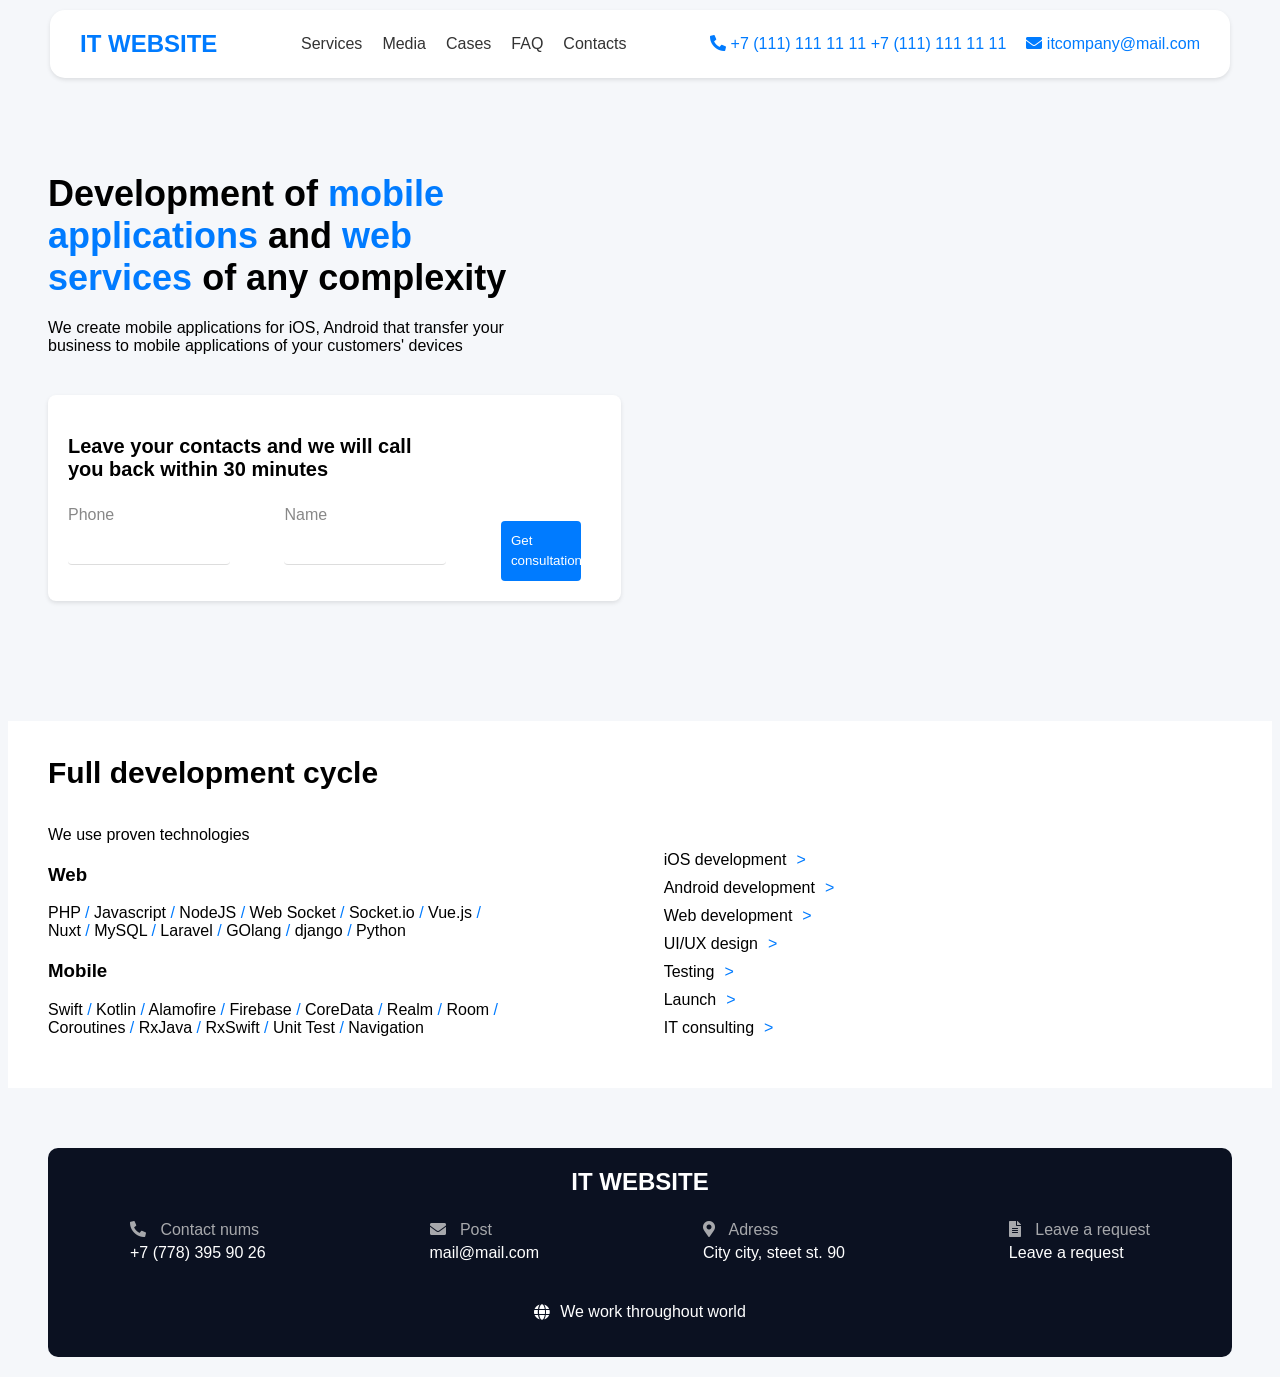
==== src/index.html @ 7b1ffeb6 "готово вроде бы..." ====
<!DOCTYPE html>
<html lang="ru">

<head>
    <meta charset="UTF-8">
    <meta name="viewport" content="width=device-width, initial-scale=1.0">
    <title>IT Website</title>
    <link rel="stylesheet" href="/src/assets/styles/style.css">
    <link href="https://cdnjs.cloudflare.com/ajax/libs/font-awesome/5.15.3/css/all.min.css" rel="stylesheet">
</head>

<body>
    <header>
        <div class="menu-icon">
            <i class="fas fa-bars menu-icon"></i>
            <div class="mobile-menu_content">
                <div class="mobile-menu_wrapper">
                    <div class="mobile-menu_cross">
                        <img src="\src\assets\icons\close.png" alt="close">
                    </div>
                    <div class="mobile-menu_logo">
                        <img src="/src/assets/icons/itweb.png" alt="logo">
                    </div>
                    <nav class="mobile-menu_menu">
                        <a href="#" class="mobile-menu_menu-item">Services</a>
                        <a href="#" class="mobile-menu_menu-item"> Media</a>
                        <a href="#" class="mobile-menu_menu-item"> Cases</a>
                        <a href="#" class="mobile-menu_menu-item"> FAQ</a>
                        <a href="#" class="mobile-menu_menu-item"> Contacts</a>
                    </nav>
                    <div class="mobile-menu_contact-info">
                        <a href="#" class="mobile-phones"></i> +7 (111) 111 11 11</a>
                        <a href="#" class="mobile-phones">+7 (111) 111 11 11</a>
                        <a href="#" class="mobile-email">itcompany@mail.com</a>
                    </div>
                </div>
            </div>
        </div>

        <div class="logo">IT WEBSITE</div>
        <nav>
            <a href="#">Services</a>
            <a href="#">Media</a>
            <a href="#">Cases</a>
            <a href="#">FAQ</a>
            <a href="#">Contacts</a>
        </nav>
        <div class="contact-info">
            <div class="phones">
                <a href="#"><i class="fas fa-phone-alt"></i> +7 (111) 111 11 11</a>
                <a href="#">+7 (111) 111 11 11</a>
            </div>
            <div class="email">
                <a href="#"><i class="fas fa-envelope"></i> itcompany@mail.com</a>
            </div>
        </div>
    </header>
    <main>
        <section class="intro">
            <div class="text">
                <h1> Development of <span> mobile applications </span> and <span> web services</span> of any complexity
                </h1>
                <p>We create mobile applications for iOS, Android that transfer your business to mobile applications of
                    your customers' devices </p>
                <div class="form">
                    <h3>Leave your contacts and we will call you back within 30 minutes</h3>
                    <div class="form-elements">
                        <div>
                            <label for="phone">Phone</label>
                            <input id="phone" type="text" />
                        </div>
                        <div>
                            <label for="name">Name</label>
                            <input id="name" type="text" />
                        </div>
                        <button>Get consultation</button>
                    </div>
                </div>
            </div>
        </section>
        <section class="development-cycle">
            <div class="container">
                <h2>Full development cycle</h2>
                <div class="content">
                    <div class="left">
                        <p>We use proven technologies</p>
                        <h3>Web</h3>
                        <p>
                            PHP <span>/</span> Javascript <span>/</span> NodeJS <span>/</span> Web Socket <span>/</span>
                            Socket.io <span>/</span> Vue.js <span>/</span> Nuxt <span>/</span> MySQL <span>/</span>
                            Laravel <span>/</span>
                            GOlang <span>/</span> django <span>/</span> Python
                        </p>
                        <h3>Mobile</h3>
                        <p>
                            Swift <span>/</span> Kotlin <span>/</span> Alamofire <span>/</span> Firebase <span>/</span>
                            CoreData <span>/</span> Realm <span>/</span> Room <span>/</span>
                            Coroutines <span>/</span> RxJava <span>/</span> RxSwift <span>/</span> Unit Test
                            <span>/</span> Navigation
                        </p>
                    </div>
                    <div class="right">
                        <ul>
                            <li><a href="#">iOS development</a></li>
                            <li><a href="#">Android development</a></li>
                            <li><a href="#">Web development</a></li>
                            <li><a href="#">UI/UX design</a></li>
                            <li><a href="#">Testing</a></li>
                            <li><a href="#">Launch</a></li>
                            <li><a href="#">IT consulting</a></li>
                        </ul>
                    </div>
                </div>
            </div>
        </section>
    </main>
    <footer>
        <div class="footer">
            <h1>IT WEBSITE</h1>
            <div class="content">
                <div>
                    <p class="light-gray"><i class="fas fa-phone-alt"></i> Contact nums</p>
                    <p>+7 (778) 395 90 26</p>
                </div>
                <div>
                    <p class="light-gray"><i class="fas fa-envelope"></i> Post</p>
                    <p>mail@mail.com</p>
                </div>
                <div>
                    <p class="light-gray"><i class="fas fa-map-marker-alt"></i> Adress</p>
                    <p>City city, steet st. 90</p>
                </div>
                <div>
                    <p class="light-gray"><i class="fas fa-file-alt"></i> Leave a request</p>
                    <p>Leave a request</p>
                </div>
            </div>
            <div class="bottom">
                <i class="fas fa-globe"></i>
                <p>We work throughout world</p>
            </div>
        </div>
    </footer>
</body>



</html>
---- src/assets/styles/style.css ----
body {
    font-family: 'Roboto', sans-serif;
    background-color: #f5f7fa;
}

.container {
    margin: 60px 40px 60px 40px;
    padding: 10px 0 10px 0;
}

header {
    display: flex;
    justify-content: space-between;
    align-items: center;
    position: fixed;
    top: 10px;
    left: 50px;
    right: 50px;
    padding: 20px 30px;
    background-color: #fff;
    box-shadow: 0 2px 4px rgba(0, 0, 0, 0.1);
    border-radius: 15px;
    z-index: 1000;
}

.logo {
    font-size: 24px;
    font-weight: 700;
    color: #007bff;
}

nav {
    display: flex;
    justify-content: space-evenly;
    gap: 20px;
}

nav a {
    text-decoration: none;
    color: #333;
    font-weight: 500;
}

.contact-info {
    display: flex;
    gap: 20px;
    align-items: center;
}

.contact-info a {
    text-decoration: none;
    color: #007bff;
}

header .menu-icon {
    display: none;
    font-size: 24px;
    cursor: pointer;
    color: #007bff;
}

header .menu-icon:active {
    .mobile-menu_content {
        display: block;
    }
}

@media screen and (max-width: 769px) {
    nav {
        display: none;
    }

    header {
        display: flex;
        justify-content: space-between;
    }

    header .contact-info {
        display: block;
        font-size: 12px;

    }

    header .contact-info .phones {
        display: none;
    }

    header .menu-icon {
        display: block;
    }

    .logo {
        margin: 0 0 0 70px;
        font-size: 20px;
    }

    .intro {
        flex-direction: column;
        padding: 30px 20px;
        width: 50%;
    }

    main .intro .text {
        width: fit-content;
        margin-top: 20px;
    }

    .intro .text .form {
        width: fit-content;
        margin-top: 20px;
    }

    .text .form button {
        width: fit-content;
    }

    .form .form-elements {
        display: flex;
        flex-direction: column;
        align-items: flex-start;
    }

    .content {
        flex-direction: row;
        gap: 20px;
    }

    .development-cycle .content .left,
    .development-cycle .content .right {
        width: 50%;
    }

    .footer {
        padding: 20px;
    }

    .footer .content {
        align-items: center;
    }
}

@media screen and (max-width: 440px) {
    header {

        padding: 10px 15px;
    }

    header .menu-icon {
        display: block;
    }

    header .contact-info {
        display: none;
    }

    .logo {
        font-size: 20px;
        margin: 0 auto;
    }

    .intro {
        padding: 20px 10px;
        width: fit-content;
    }

    .mobile-menu_wrapper .mobile-menu_contact-info {
        display: flex;
        flex-direction: column;
        justify-content: center;
        flex-wrap: wrap;
        row-gap: 22px;
        align-items: center;

    }


    .mobile-email,
    .mobile-phones {
        font-size: 14px !important;
    }

    .mobile-menu_menu-item {
        font-size: 24px !important;
    }

    .mobile-menu_logo {
        width: 144px !important;
        height: 24px !important;

    }

    main .intro .text h1 {
        font-size: 24px;
        line-height: 1.4;
        width: 100%;
    }

    main .intro .text p {
        font-size: 12px;
        width: 100%;
    }

    .form h3 {
        font-size: 16px;
    }

    .form label {
        font-size: 12px;
    }

    .form input {
        font-size: 12px;
    }

    .form button {
        width: 100%;
        font-size: 12px;
        margin-top: 10px;
    }

    .development-cycle {
        padding: 20px 10px;
    }

    .content {
        display: flex;
        flex-direction: column;
    }

    .development-cycle .content .left,
    .development-cycle .content .right {
        width: 100%;
        font-size: 12px;
    }

    .content .right ul {
        font-size: 20px;
    }

    body .footer {
        font-size: 12px;
        padding: 15px 20px 15px 20px;
    }

    body .footer .content {
        display: grid;
        grid-template-columns: repeat(2, 1fr);
        margin: 5px;
        gap: 20px;
    }
}

main {
    background-color: #f5f7fa;
}

.mobile-menu_content {
    position: fixed;
    left: 0;
    right: 0;
    top: 0;
    bottom: 0;
    background-color: #fff;
    overflow: auto;
    display: none;

}

.mobile-menu_wrapper {
    padding: 40px 60px;
}

.mobile-menu_cross {
    display: block;
    justify-self: flex-end;
    width: 24px;
    height: 24px;
    cursor: pointer;
}

.mobile-menu_logo {
    width: 288px;
    height: 40px;
    margin: 40px auto 52px auto;
}

.mobile-menu_logo img {
    width: 100%;
    height: 100%;
}

.mobile-menu_menu {
    display: flex;
    flex-direction: column;
    align-items: center;
    gap: 32px;
    margin-bottom: 56px;
}

.mobile-menu_menu-item {
    font-size: 36px;
    font-weight: 400;
    line-height: 51.84px;
    letter-spacing: 0.32645100355148315px;
    text-align: left;
    text-underline-position: from-font;
    text-decoration-skip-ink: none;
}

.mobile-menu_contact-info {
    display: flex;
    flex-direction: row;
    justify-content: space-evenly;
    flex-wrap: wrap;
    row-gap: 22px;
}

.mobile-menu_contact-info,
.mobile-email,
.mobile-phones {
    font-family: SF Pro Text;
    font-size: 18px;
    font-weight: 500;
    line-height: 18px;
    text-align: left;
    text-underline-position: from-font;
    text-decoration-skip-ink: none;
    color: #2D66EE;
    align-items: center;
    display: flex;
    text-decoration: none;
    justify-content: space-between;
    white-space: nowrap;
}

.mobile-email::before {
    content: '';
    background-image: url(/src/assets/icons/email.png);
    width: 24px;
    height: 24px;
    display: inline-block;
    background-repeat: no-repeat;
    background-position: bottom;
}

.mobile-phones::before {
    content: '';
    background-image: url(/src/assets/icons/phone.png);
    width: 24px;
    height: 24px;
    display: inline-block;
    background-repeat: no-repeat;
    background-position: bottom;
}

.intro {
    display: flex;
    justify-content: space-between;
    align-items: center;
    padding: 60px 40px;
}

.intro .text {
    margin-top: 75px;
    width: 45%;
}

.intro .text h1 {
    font-size: 36px;
    font-weight: 700;
    margin-bottom: 20px;
    width: 90%;
}

span {
    color: #007bff;
}

.intro .text p {
    font-size: 16px;
    margin-bottom: 40px;
    width: 90%;
}

.form {
    background-color: #fff;
    padding: 20px;
    border-radius: 8px;
    box-shadow: 0 2px 4px rgba(0, 0, 0, 0.1);
    width: 100%;
}

.form-elements {
    width: 100%;
    display: flex;
    align-items: center;
    justify-content: space-between;
}

.form h3 {
    width: 70%;
    font-size: 20px;
}

.form label {
    display: block;
    margin-bottom: 5px;
    font-weight: 400;
    color: #888;
    font-size: 16px;
}

.form input {
    width: 75%;
    padding: 10px;
    margin-bottom: 10px;
    border: none;
    border-bottom: 1px solid #ddd;
    border-radius: 4px;
}

.form button {
    width: 15%;
    text-align: left;
    padding: 10px;
    margin: 20px 20px 0 0;
    background-color: #007bff;
    color: #fff;
    border: none;
    border-radius: 4px;
    cursor: pointer;
    align-content: flex-start;
    line-height: 1.5;
    white-space: normal;
}

.development-cycle {
    background-color: white;
    margin-top: 60px;
}

.development-cycle h2 {
    font-size: 30px;
    font-weight: 700;
    margin-bottom: 20px;
}

.content {
    display: flex;
    justify-content: space-between;
}

.content .left,
.content .right {
    width: 48%;
}


.content .left p {
    margin-bottom: 20px;
    margin-right: 100px;
}

.content .right {
    margin: 25px 0 25px 0;
}

.content .right ul {
    list-style: none;
    padding: 0;
}

.content .right ul li {
    margin-bottom: 10px;
    display: flex;
    align-items: center;
}

.content .right ul li a {
    text-decoration: none;
    color: #000;
    font-weight: 400;
    margin-right: 5px;
}

.content .right ul li a:hover {
    text-decoration: underline;
    text-decoration-color: #add8e6;
    font-weight: bold;
    color: #000;
}

.content .right ul li::after {
    content: ">";
    color: #007bff;
    margin-left: 5px;
}

.footer {
    background-color: #0b1121;
    color: white;
    padding: 20px 0;
    text-align: center;
    border-radius: 10px;
    margin: 20px 40px 20px 40px;
}

.footer h1 {
    margin: 0;
    font-size: 24px;
    font-weight: bold;
}

.footer .content {
    display: flex;
    justify-content: space-around;
    margin-top: 20px;
}

.footer .content div {
    text-align: left;
}

.footer .content div i {
    margin-right: 10px;
}

.footer .content div p {
    margin: 5px 0;
}

.footer .bottom {
    margin-top: 20px;
    display: flex;
    justify-content: center;
    align-items: center;
}

.footer .bottom i {
    margin-right: 10px;
}

.light-gray {
    color: #d3d3d3c7;
}
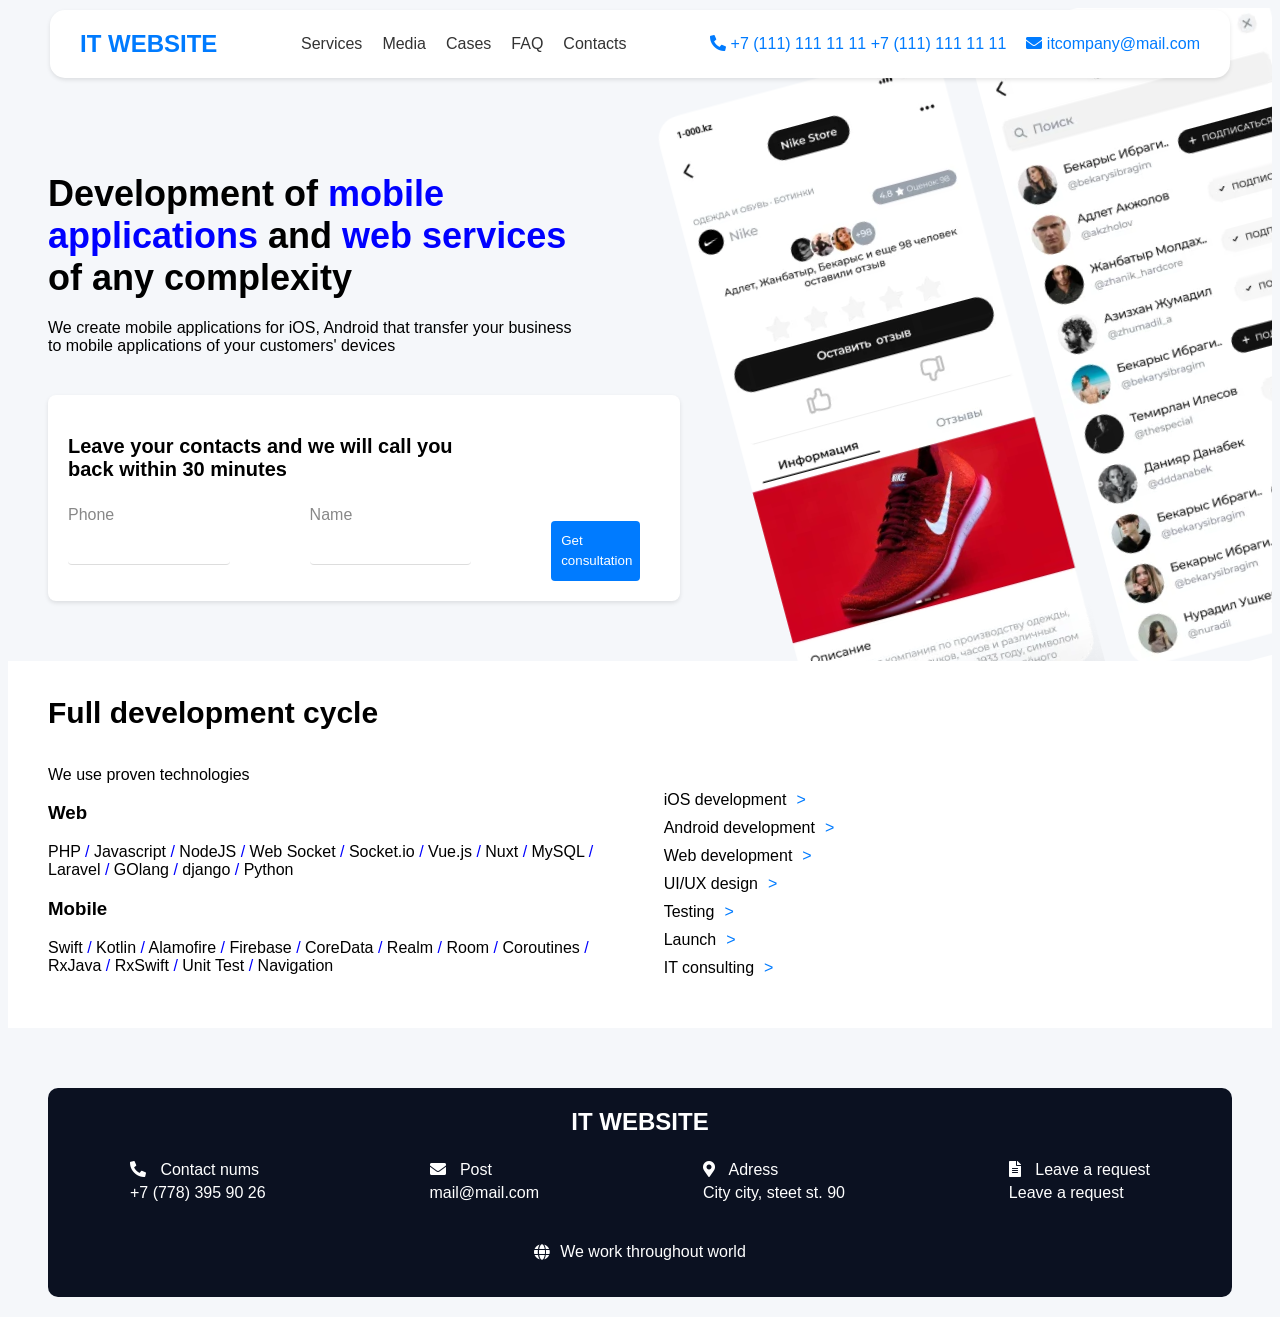
==== commit 9643a242: "почти" ====
--- a/src/index.html
+++ b/src/index.html
@@ -57,13 +57,18 @@
     </header>
     <main>
         <section class="intro">
+
             <div class="text">
-                <h1> Development of <span> mobile applications </span> and <span> web services</span> of any complexity
+                <h1> Development of <span class="blue"> mobile applications </span> and <span class="blue"> web
+                        services</span> of
+                    any complexity
                 </h1>
                 <p>We create mobile applications for iOS, Android that transfer your business to mobile applications of
                     your customers' devices </p>
                 <div class="form">
-                    <h3>Leave your contacts and we will call you back within 30 minutes</h3>
+                    <div class="intro-title-container">
+                        <h3 class="intro-title">Leave your contacts and we will call you back within 30 minutes</h3>
+                    </div>
                     <div class="form-elements">
                         <div>
                             <label for="phone">Phone</label>
@@ -77,6 +82,16 @@
                     </div>
                 </div>
             </div>
+
+            <div class="images">
+                <div class="image-container-first">
+
+                </div>
+                <div class="image-container-second">
+
+                </div>
+            </div>
+
         </section>
         <section class="development-cycle">
             <div class="container">
@@ -86,17 +101,22 @@
                         <p>We use proven technologies</p>
                         <h3>Web</h3>
                         <p>
-                            PHP <span>/</span> Javascript <span>/</span> NodeJS <span>/</span> Web Socket <span>/</span>
-                            Socket.io <span>/</span> Vue.js <span>/</span> Nuxt <span>/</span> MySQL <span>/</span>
-                            Laravel <span>/</span>
-                            GOlang <span>/</span> django <span>/</span> Python
+                            PHP <span class="blue">/</span> Javascript <span class="blue">/</span> NodeJS
+                            <span class="blue">/</span> Web Socket <span class="blue">/</span>
+                            Socket.io <span class="blue">/</span> Vue.js <span class="blue">/</span> Nuxt
+                            <span class="blue">/</span> MySQL <span class="blue">/</span>
+                            Laravel <span class="blue">/</span>
+                            GOlang <span class="blue">/</span> django <span class="blue">/</span> Python
                         </p>
                         <h3>Mobile</h3>
                         <p>
-                            Swift <span>/</span> Kotlin <span>/</span> Alamofire <span>/</span> Firebase <span>/</span>
-                            CoreData <span>/</span> Realm <span>/</span> Room <span>/</span>
-                            Coroutines <span>/</span> RxJava <span>/</span> RxSwift <span>/</span> Unit Test
-                            <span>/</span> Navigation
+                            Swift <span class="blue">/</span> Kotlin <span class="blue">/</span> Alamofire
+                            <span class="blue">/</span> Firebase <span class="blue">/</span>
+                            CoreData <span class="blue">/</span> Realm <span class="blue">/</span> Room <span
+                                class="blue">/</span>
+                            Coroutines <span class="blue">/</span> RxJava <span class="blue">/</span> RxSwift
+                            <span class="blue">/</span> Unit Test
+                            <span class="blue">/</span> Navigation
                         </p>
                     </div>
                     <div class="right">
--- a/src/assets/styles/style.css
+++ b/src/assets/styles/style.css
@@ -1,545 +1,431 @@
+@charset "UTF-8";
 body {
-    font-family: 'Roboto', sans-serif;
-    background-color: #f5f7fa;
+  font-family: "Roboto", sans-serif;
+  background-color: #f5f7fa;
+  max-width: 1440px;
+  height: 100%;
 }
 
 .container {
-    margin: 60px 40px 60px 40px;
-    padding: 10px 0 10px 0;
+  margin: 0px 40px 60px 40px;
+  padding: 10px 0 10px 0;
+}
+
+.blue {
+  color: blue;
 }
 
 header {
+  display: flex;
+  justify-content: space-between;
+  align-items: center;
+  position: fixed;
+  top: 10px;
+  left: 50px;
+  right: 50px;
+  padding: 20px 30px;
+  background-color: #fff;
+  box-shadow: 0 2px 4px rgba(0, 0, 0, 0.1);
+  border-radius: 15px;
+  z-index: 1000;
+}
+
+.logo {
+  font-size: 24px;
+  font-weight: 700;
+  color: #007bff;
+}
+
+nav {
+  display: flex;
+  justify-content: space-evenly;
+  gap: 20px;
+}
+nav a {
+  text-decoration: none;
+  color: #333;
+  font-weight: 500;
+}
+
+.contact-info {
+  display: flex;
+  gap: 20px;
+  align-items: center;
+}
+.contact-info a {
+  text-decoration: none;
+  color: #007bff;
+}
+
+header .menu-icon {
+  display: none;
+  font-size: 24px;
+  cursor: pointer;
+  color: #007bff;
+}
+
+header .menu-icon:active .mobile-menu_content {
+  display: block;
+}
+
+.mobile-menu_content {
+  position: fixed;
+  left: 0;
+  right: 0;
+  top: 0;
+  bottom: 0;
+  background-color: #fff;
+  overflow: auto;
+  display: none;
+}
+
+.mobile-menu_wrapper {
+  padding: 40px 60px;
+}
+
+.mobile-menu_cross {
+  display: block;
+  justify-self: flex-end;
+  width: 24px;
+  height: 24px;
+  cursor: pointer;
+}
+
+.footer {
+  background-color: #0b1121;
+  color: white;
+  padding: 20px 0;
+  text-align: center;
+  border-radius: 10px;
+  margin: 20px 40px 20px 40px;
+}
+.footer h1 {
+  margin: 0;
+  font-size: 24px;
+  font-weight: bold;
+}
+.footer .content {
+  display: flex;
+  justify-content: space-around;
+  margin-top: 20px;
+}
+.footer .content div {
+  text-align: left;
+}
+.footer .content div i {
+  margin-right: 10px;
+}
+.footer .content div p {
+  margin: 5px 0;
+}
+.footer .bottom {
+  margin-top: 20px;
+  display: flex;
+  justify-content: center;
+  align-items: center;
+}
+.footer .bottom i {
+  margin-right: 10px;
+}
+
+.intro {
+  display: flex;
+  justify-content: space-between;
+  align-items: center;
+  padding: 60px 40px;
+  position: relative;
+  overflow: hidden;
+}
+.intro .text {
+  margin-top: 75px;
+  width: 50%;
+}
+.intro .text h1 {
+  font-size: 36px;
+  font-weight: 700;
+  margin-bottom: 20px;
+  width: 90%;
+}
+.intro .images {
+  position: absolute; /* Убираем из потока */
+  top: 0;
+  right: -250px;
+  bottom: 0;
+  width: 50%;
+  height: 1960px;
+  display: flex;
+  justify-content: space-between;
+  z-index: -1;
+  transform: rotate(-15deg);
+}
+.intro .images .image-container-first, .intro .images .image-container-second {
+  position: absolute;
+  top: 0;
+  width: 48%;
+  height: 100%;
+  background-repeat: repeat-y;
+  background-size: cover;
+  background-position: top;
+}
+.intro .images .image-container-first {
+  left: 0;
+  background-image: url("/src/assets/img/column-left.webp");
+  animation: bg-animation-backward 17s linear infinite;
+}
+.intro .images .image-container-second {
+  right: 0;
+  background-image: url("/src/assets/img/column-right.webp");
+  animation: bg-animation-forward 17s linear infinite;
+}
+@keyframes bg-animation-forward {
+  0% {
+    transform: translateY(-50%);
+  }
+  100% {
+    transform: translateY(0%);
+  }
+}
+@keyframes bg-animation-backward {
+  0% {
+    transform: translateY(0%);
+  }
+  100% {
+    transform: translateY(-50%);
+  }
+}
+
+.intro .text p {
+  font-size: 16px;
+  margin-bottom: 40px;
+  width: 90%;
+}
+
+.development-cycle {
+  background-color: white;
+  margin-top: 0px;
+}
+.development-cycle h2 {
+  font-size: 30px;
+  font-weight: 700;
+  margin-bottom: 20px;
+}
+.development-cycle .content {
+  display: flex;
+  justify-content: space-between;
+}
+.development-cycle .content .left, .development-cycle .content .right {
+  width: 48%;
+}
+.development-cycle .content .right {
+  margin: 25px 0 25px 0;
+}
+.development-cycle .content .right ul {
+  list-style: none;
+  padding: 0;
+}
+.development-cycle .content .right ul li {
+  margin-bottom: 10px;
+  display: flex;
+  align-items: center;
+}
+.development-cycle .content .right ul li a {
+  text-decoration: none;
+  color: #000;
+  font-weight: 400;
+  margin-right: 5px;
+}
+.development-cycle .content .right ul li a:hover {
+  text-decoration: underline;
+  text-decoration-color: #add8e6;
+  font-weight: bold;
+  color: #000;
+}
+.development-cycle .content .right ul li::after {
+  content: ">";
+  color: #007bff;
+  margin-left: 5px;
+}
+
+@media screen and (max-width: 769px) {
+  nav {
+    display: none;
+  }
+  header {
     display: flex;
     justify-content: space-between;
-    align-items: center;
-    position: fixed;
-    top: 10px;
-    left: 50px;
-    right: 50px;
-    padding: 20px 30px;
-    background-color: #fff;
-    box-shadow: 0 2px 4px rgba(0, 0, 0, 0.1);
-    border-radius: 15px;
-    z-index: 1000;
-}
-
-.logo {
-    font-size: 24px;
-    font-weight: 700;
-    color: #007bff;
-}
-
-nav {
-    display: flex;
-    justify-content: space-evenly;
-    gap: 20px;
-}
-
-nav a {
-    text-decoration: none;
-    color: #333;
-    font-weight: 500;
-}
-
-.contact-info {
-    display: flex;
-    gap: 20px;
-    align-items: center;
-}
-
-.contact-info a {
-    text-decoration: none;
-    color: #007bff;
-}
-
-header .menu-icon {
+  }
+  header .contact-info {
+    display: block;
+    font-size: 12px;
+  }
+  header .contact-info .phones {
     display: none;
-    font-size: 24px;
-    cursor: pointer;
-    color: #007bff;
-}
-
-header .menu-icon:active {
-    .mobile-menu_content {
-        display: block;
-    }
-}
-
-@media screen and (max-width: 769px) {
-    nav {
-        display: none;
-    }
-
-    header {
-        display: flex;
-        justify-content: space-between;
-    }
-
-    header .contact-info {
-        display: block;
-        font-size: 12px;
-
-    }
-
-    header .contact-info .phones {
-        display: none;
-    }
-
-    header .menu-icon {
-        display: block;
-    }
-
-    .logo {
-        margin: 0 0 0 70px;
-        font-size: 20px;
-    }
-
-    .intro {
-        flex-direction: column;
-        padding: 30px 20px;
-        width: 50%;
-    }
-
-    main .intro .text {
-        width: fit-content;
-        margin-top: 20px;
-    }
-
-    .intro .text .form {
-        width: fit-content;
-        margin-top: 20px;
-    }
-
-    .text .form button {
-        width: fit-content;
-    }
-
-    .form .form-elements {
-        display: flex;
-        flex-direction: column;
-        align-items: flex-start;
-    }
-
-    .content {
-        flex-direction: row;
-        gap: 20px;
-    }
-
-    .development-cycle .content .left,
-    .development-cycle .content .right {
-        width: 50%;
-    }
-
-    .footer {
-        padding: 20px;
-    }
-
-    .footer .content {
-        align-items: center;
-    }
-}
-
-@media screen and (max-width: 440px) {
-    header {
-
-        padding: 10px 15px;
-    }
-
-    header .menu-icon {
-        display: block;
-    }
-
-    header .contact-info {
-        display: none;
-    }
-
-    .logo {
-        font-size: 20px;
-        margin: 0 auto;
-    }
-
-    .intro {
-        padding: 20px 10px;
-        width: fit-content;
-    }
-
-    .mobile-menu_wrapper .mobile-menu_contact-info {
-        display: flex;
-        flex-direction: column;
-        justify-content: center;
-        flex-wrap: wrap;
-        row-gap: 22px;
-        align-items: center;
-
-    }
-
-
-    .mobile-email,
-    .mobile-phones {
-        font-size: 14px !important;
-    }
-
-    .mobile-menu_menu-item {
-        font-size: 24px !important;
-    }
-
-    .mobile-menu_logo {
-        width: 144px !important;
-        height: 24px !important;
-
-    }
-
-    main .intro .text h1 {
-        font-size: 24px;
-        line-height: 1.4;
-        width: 100%;
-    }
-
-    main .intro .text p {
-        font-size: 12px;
-        width: 100%;
-    }
-
-    .form h3 {
-        font-size: 16px;
-    }
-
-    .form label {
-        font-size: 12px;
-    }
-
-    .form input {
-        font-size: 12px;
-    }
-
-    .form button {
-        width: 100%;
-        font-size: 12px;
-        margin-top: 10px;
-    }
-
-    .development-cycle {
-        padding: 20px 10px;
-    }
-
-    .content {
-        display: flex;
-        flex-direction: column;
-    }
-
-    .development-cycle .content .left,
-    .development-cycle .content .right {
-        width: 100%;
-        font-size: 12px;
-    }
-
-    .content .right ul {
-        font-size: 20px;
-    }
-
-    body .footer {
-        font-size: 12px;
-        padding: 15px 20px 15px 20px;
-    }
-
-    body .footer .content {
-        display: grid;
-        grid-template-columns: repeat(2, 1fr);
-        margin: 5px;
-        gap: 20px;
-    }
-}
-
-main {
-    background-color: #f5f7fa;
-}
-
-.mobile-menu_content {
-    position: fixed;
-    left: 0;
-    right: 0;
-    top: 0;
-    bottom: 0;
-    background-color: #fff;
-    overflow: auto;
-    display: none;
-
-}
-
-.mobile-menu_wrapper {
-    padding: 40px 60px;
-}
-
-.mobile-menu_cross {
+  }
+  header .menu-icon {
     display: block;
-    justify-self: flex-end;
-    width: 24px;
-    height: 24px;
-    cursor: pointer;
-}
-
-.mobile-menu_logo {
-    width: 288px;
-    height: 40px;
-    margin: 40px auto 52px auto;
-}
-
-.mobile-menu_logo img {
-    width: 100%;
-    height: 100%;
-}
-
-.mobile-menu_menu {
+  }
+  .logo {
+    margin: 0 0 0 70px;
+    font-size: 20px;
+  }
+  .intro {
+    flex-direction: column;
+    padding: 30px 20px;
+    width: 50%;
+  }
+  main .intro .text, .intro .text .form {
+    width: -moz-fit-content;
+    width: fit-content;
+    margin-top: 20px;
+  }
+  .text .form button {
+    width: -moz-fit-content;
+    width: fit-content;
+  }
+  .form .form-elements {
     display: flex;
     flex-direction: column;
+    align-items: flex-start;
+  }
+  .content {
+    flex-direction: row;
+    gap: 20px;
+  }
+  .development-cycle .content .left, .development-cycle .content .right {
+    width: 50%;
+  }
+  .footer {
+    padding: 20px;
+  }
+  .footer .content {
     align-items: center;
-    gap: 32px;
-    margin-bottom: 56px;
-}
-
-.mobile-menu_menu-item {
-    font-size: 36px;
-    font-weight: 400;
-    line-height: 51.84px;
-    letter-spacing: 0.32645100355148315px;
-    text-align: left;
-    text-underline-position: from-font;
-    text-decoration-skip-ink: none;
-}
-
-.mobile-menu_contact-info {
+  }
+}
+@media screen and (max-width: 440px) {
+  header {
+    padding: 10px 15px;
+  }
+  header .menu-icon {
+    display: block;
+  }
+  header .contact-info {
+    display: none;
+  }
+  .logo {
+    font-size: 20px;
+    margin: 0 auto;
+  }
+  .intro {
+    padding: 20px 10px;
+    width: -moz-fit-content;
+    width: fit-content;
+  }
+  .mobile-menu_wrapper .mobile-menu_contact-info {
     display: flex;
-    flex-direction: row;
-    justify-content: space-evenly;
+    flex-direction: column;
+    justify-content: center;
     flex-wrap: wrap;
     row-gap: 22px;
-}
-
-.mobile-menu_contact-info,
-.mobile-email,
-.mobile-phones {
-    font-family: SF Pro Text;
-    font-size: 18px;
-    font-weight: 500;
-    line-height: 18px;
-    text-align: left;
-    text-underline-position: from-font;
-    text-decoration-skip-ink: none;
-    color: #2D66EE;
     align-items: center;
+  }
+  .mobile-email, .mobile-phones {
+    font-size: 14px !important;
+  }
+  .mobile-menu_menu-item {
+    font-size: 24px !important;
+  }
+  .mobile-menu_logo {
+    width: 144px !important;
+    height: 24px !important;
+  }
+  main .intro .text h1 {
+    font-size: 24px;
+    line-height: 1.4;
+    width: 100%;
+  }
+  main .intro .text p {
+    font-size: 12px;
+    width: 100%;
+  }
+  .form h3 {
+    font-size: 16px;
+  }
+  .form label, .form input {
+    font-size: 12px;
+  }
+  .form button {
+    width: 100%;
+    font-size: 12px;
+    margin-top: 10px;
+  }
+  .development-cycle {
+    padding: 20px 10px;
+  }
+  .content {
     display: flex;
-    text-decoration: none;
-    justify-content: space-between;
-    white-space: nowrap;
-}
-
-.mobile-email::before {
-    content: '';
-    background-image: url(/src/assets/icons/email.png);
-    width: 24px;
-    height: 24px;
-    display: inline-block;
-    background-repeat: no-repeat;
-    background-position: bottom;
-}
-
-.mobile-phones::before {
-    content: '';
-    background-image: url(/src/assets/icons/phone.png);
-    width: 24px;
-    height: 24px;
-    display: inline-block;
-    background-repeat: no-repeat;
-    background-position: bottom;
-}
-
-.intro {
-    display: flex;
-    justify-content: space-between;
-    align-items: center;
-    padding: 60px 40px;
-}
-
-.intro .text {
-    margin-top: 75px;
-    width: 45%;
-}
-
-.intro .text h1 {
-    font-size: 36px;
-    font-weight: 700;
-    margin-bottom: 20px;
-    width: 90%;
-}
-
-span {
-    color: #007bff;
-}
-
-.intro .text p {
-    font-size: 16px;
-    margin-bottom: 40px;
-    width: 90%;
-}
-
+    flex-direction: column;
+  }
+  .development-cycle .content .left, .development-cycle .content .right {
+    width: 100%;
+    font-size: 12px;
+  }
+  .content .right ul {
+    font-size: 20px;
+  }
+  body .footer {
+    font-size: 12px;
+    padding: 15px 20px 15px 20px;
+  }
+  body .footer .content {
+    display: grid;
+    grid-template-columns: repeat(2, 1fr);
+    margin: 5px;
+    gap: 20px;
+  }
+}
 .form {
-    background-color: #fff;
-    padding: 20px;
-    border-radius: 8px;
-    box-shadow: 0 2px 4px rgba(0, 0, 0, 0.1);
-    width: 100%;
-}
-
-.form-elements {
-    width: 100%;
-    display: flex;
-    align-items: center;
-    justify-content: space-between;
-}
-
+  background-color: #fff;
+  padding: 20px;
+  border-radius: 8px;
+  box-shadow: 0 2px 4px rgba(0, 0, 0, 0.1);
+  width: 100%;
+}
 .form h3 {
-    width: 70%;
-    font-size: 20px;
-}
-
+  width: 70%;
+  font-size: 20px;
+}
 .form label {
-    display: block;
-    margin-bottom: 5px;
-    font-weight: 400;
-    color: #888;
-    font-size: 16px;
-}
-
+  display: block;
+  margin-bottom: 5px;
+  font-weight: 400;
+  color: #888;
+  font-size: 16px;
+}
 .form input {
-    width: 75%;
-    padding: 10px;
-    margin-bottom: 10px;
-    border: none;
-    border-bottom: 1px solid #ddd;
-    border-radius: 4px;
-}
-
+  width: 75%;
+  padding: 10px;
+  margin-bottom: 10px;
+  border: none;
+  border-bottom: 1px solid #ddd;
+  border-radius: 4px;
+}
 .form button {
-    width: 15%;
-    text-align: left;
-    padding: 10px;
-    margin: 20px 20px 0 0;
-    background-color: #007bff;
-    color: #fff;
-    border: none;
-    border-radius: 4px;
-    cursor: pointer;
-    align-content: flex-start;
-    line-height: 1.5;
-    white-space: normal;
-}
-
-.development-cycle {
-    background-color: white;
-    margin-top: 60px;
-}
-
-.development-cycle h2 {
-    font-size: 30px;
-    font-weight: 700;
-    margin-bottom: 20px;
-}
-
-.content {
-    display: flex;
-    justify-content: space-between;
-}
-
-.content .left,
-.content .right {
-    width: 48%;
-}
-
-
-.content .left p {
-    margin-bottom: 20px;
-    margin-right: 100px;
-}
-
-.content .right {
-    margin: 25px 0 25px 0;
-}
-
-.content .right ul {
-    list-style: none;
-    padding: 0;
-}
-
-.content .right ul li {
-    margin-bottom: 10px;
-    display: flex;
-    align-items: center;
-}
-
-.content .right ul li a {
-    text-decoration: none;
-    color: #000;
-    font-weight: 400;
-    margin-right: 5px;
-}
-
-.content .right ul li a:hover {
-    text-decoration: underline;
-    text-decoration-color: #add8e6;
-    font-weight: bold;
-    color: #000;
-}
-
-.content .right ul li::after {
-    content: ">";
-    color: #007bff;
-    margin-left: 5px;
-}
-
-.footer {
-    background-color: #0b1121;
-    color: white;
-    padding: 20px 0;
-    text-align: center;
-    border-radius: 10px;
-    margin: 20px 40px 20px 40px;
-}
-
-.footer h1 {
-    margin: 0;
-    font-size: 24px;
-    font-weight: bold;
-}
-
-.footer .content {
-    display: flex;
-    justify-content: space-around;
-    margin-top: 20px;
-}
-
-.footer .content div {
-    text-align: left;
-}
-
-.footer .content div i {
-    margin-right: 10px;
-}
-
-.footer .content div p {
-    margin: 5px 0;
-}
-
-.footer .bottom {
-    margin-top: 20px;
-    display: flex;
-    justify-content: center;
-    align-items: center;
-}
-
-.footer .bottom i {
-    margin-right: 10px;
-}
-
-.light-gray {
-    color: #d3d3d3c7;
-}+  width: 15%;
+  text-align: left;
+  padding: 10px;
+  margin: 20px 20px 0 0;
+  background-color: #007bff;
+  color: #fff;
+  border: none;
+  border-radius: 4px;
+  cursor: pointer;
+  align-content: flex-start;
+  line-height: 1.5;
+  white-space: normal;
+}
+.form .form-elements {
+  width: 100%;
+  display: flex;
+  align-items: center;
+  justify-content: space-between;
+}/*# sourceMappingURL=style.css.map */
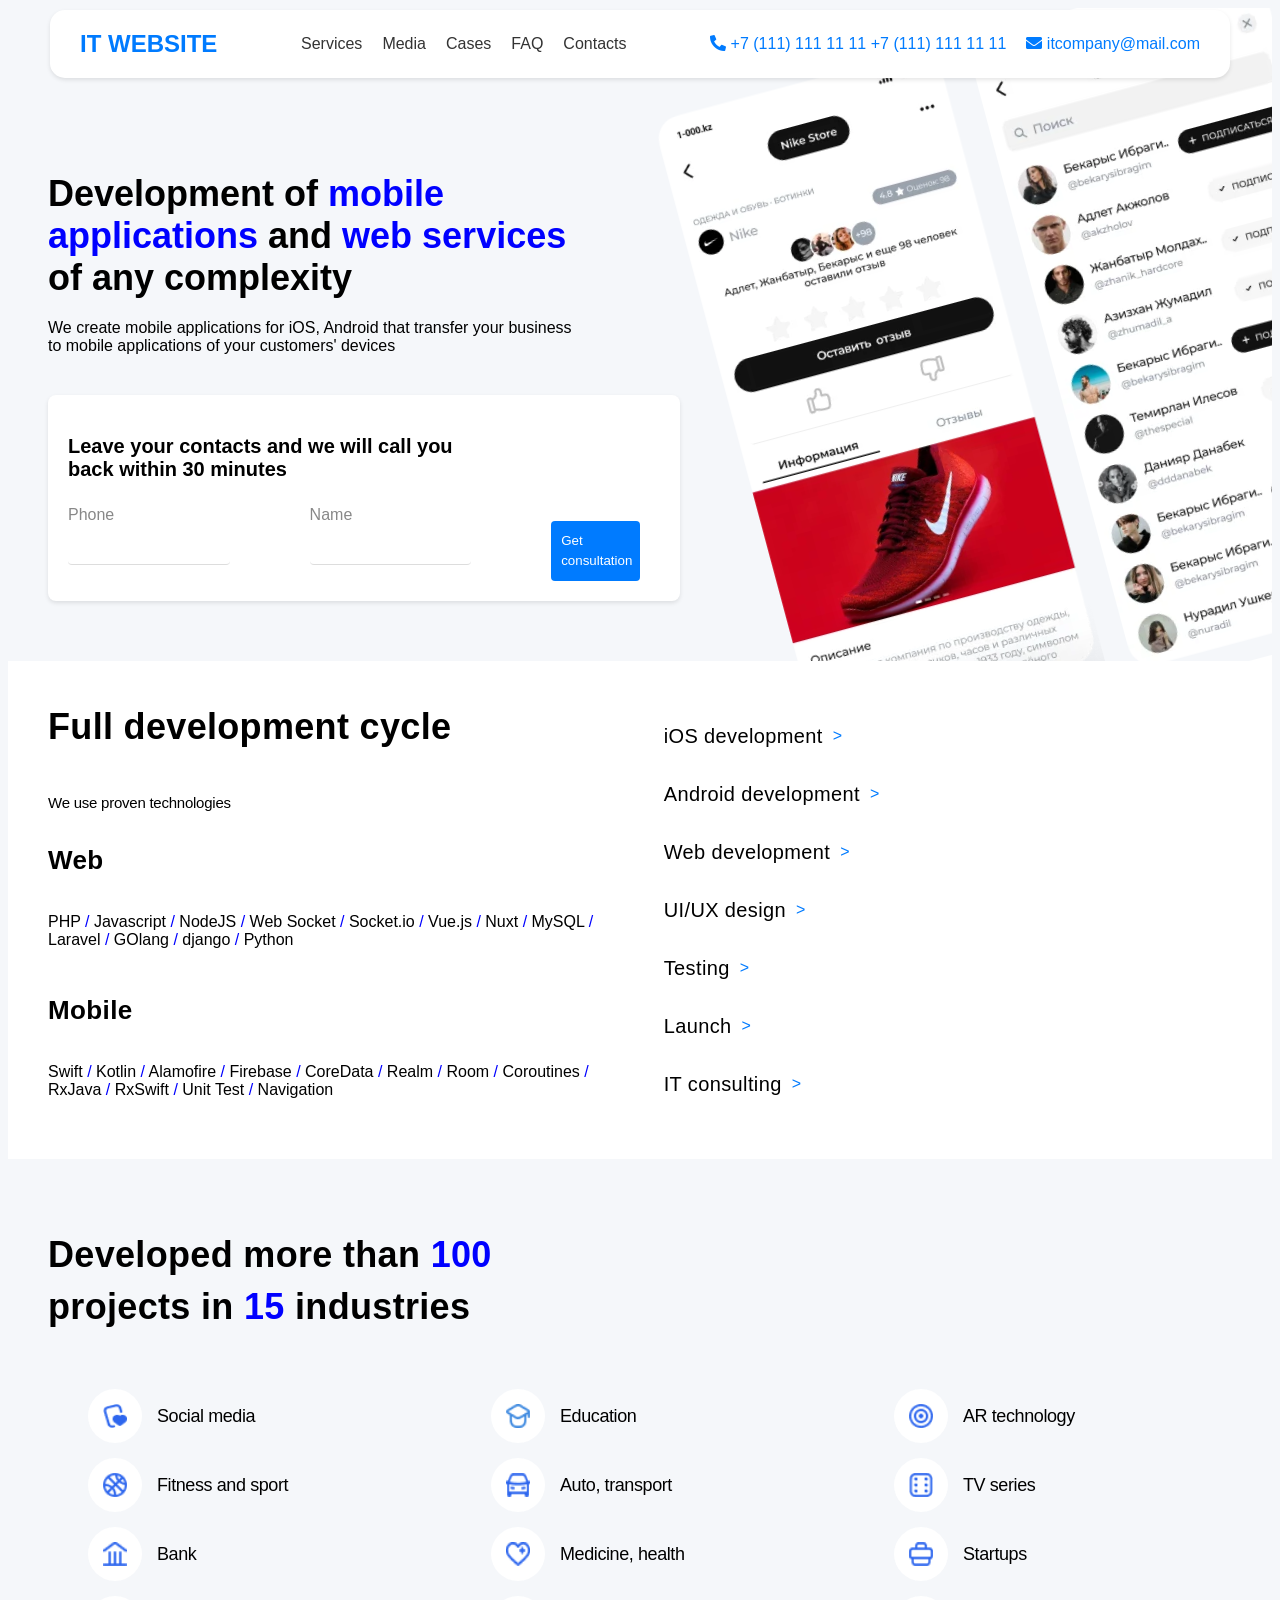
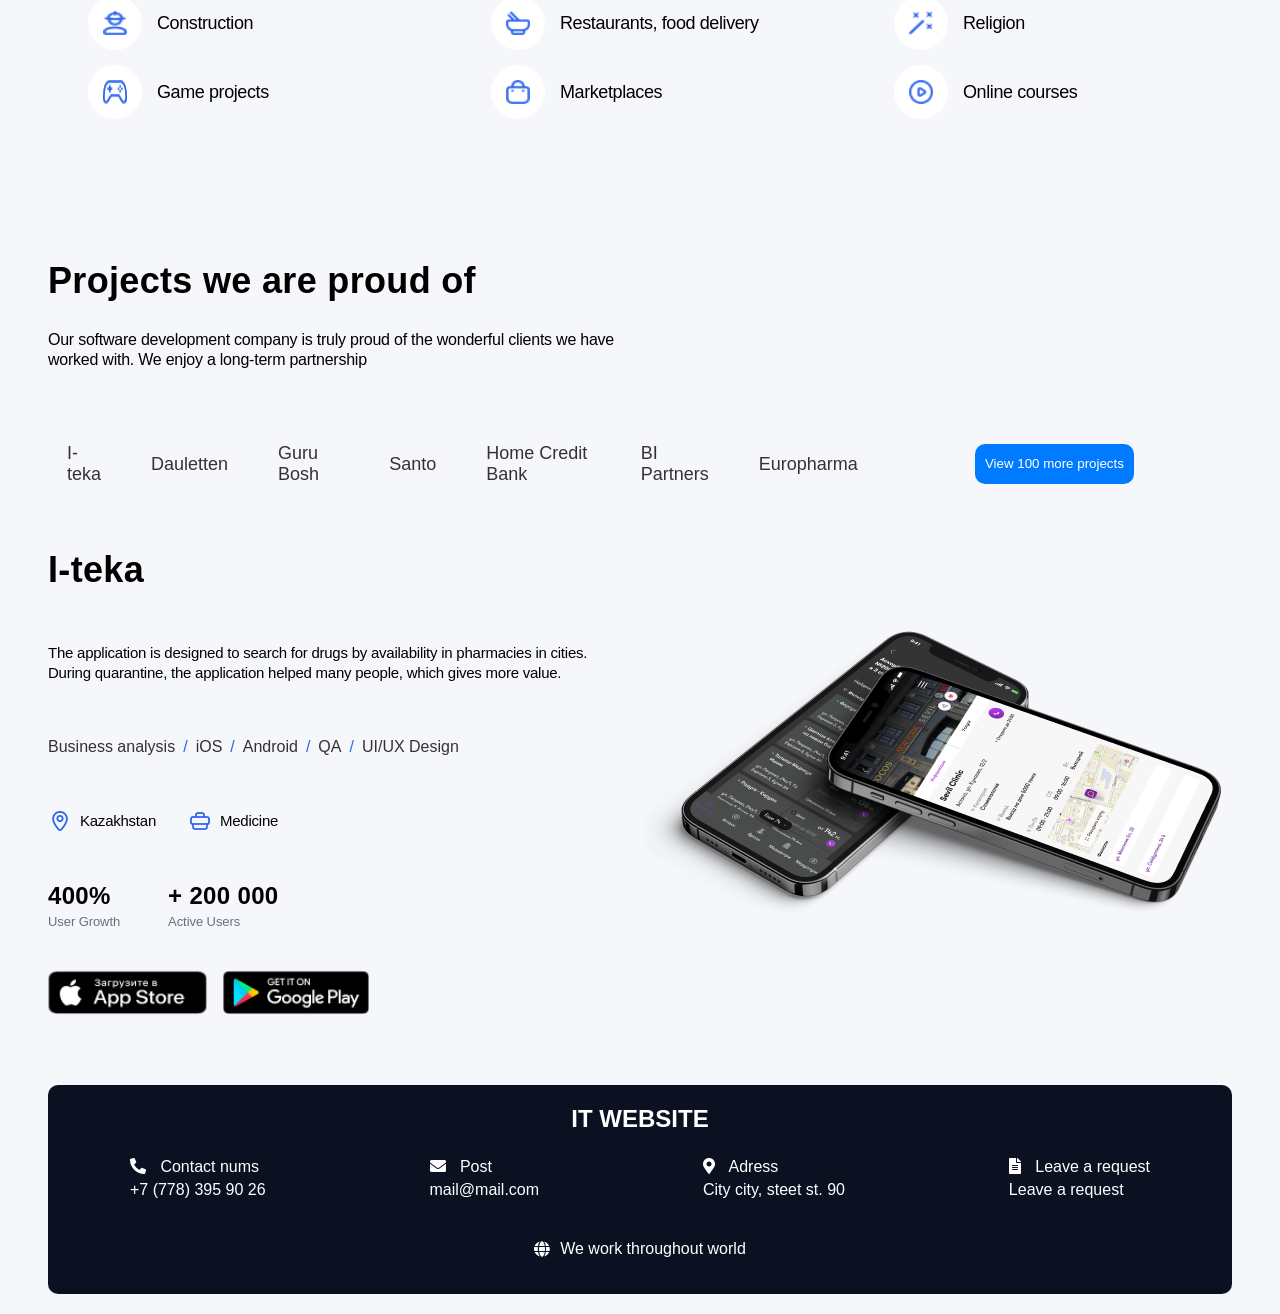
==== commit 1dba6da3: "it's time to move on onto 7th branch" ====
--- a/src/index.html
+++ b/src/index.html
@@ -95,29 +95,38 @@
         </section>
         <section class="development-cycle">
             <div class="container">
-                <h2>Full development cycle</h2>
+
                 <div class="content">
                     <div class="left">
-                        <p>We use proven technologies</p>
-                        <h3>Web</h3>
-                        <p>
-                            PHP <span class="blue">/</span> Javascript <span class="blue">/</span> NodeJS
-                            <span class="blue">/</span> Web Socket <span class="blue">/</span>
-                            Socket.io <span class="blue">/</span> Vue.js <span class="blue">/</span> Nuxt
-                            <span class="blue">/</span> MySQL <span class="blue">/</span>
-                            Laravel <span class="blue">/</span>
-                            GOlang <span class="blue">/</span> django <span class="blue">/</span> Python
-                        </p>
-                        <h3>Mobile</h3>
-                        <p>
-                            Swift <span class="blue">/</span> Kotlin <span class="blue">/</span> Alamofire
-                            <span class="blue">/</span> Firebase <span class="blue">/</span>
-                            CoreData <span class="blue">/</span> Realm <span class="blue">/</span> Room <span
-                                class="blue">/</span>
-                            Coroutines <span class="blue">/</span> RxJava <span class="blue">/</span> RxSwift
-                            <span class="blue">/</span> Unit Test
-                            <span class="blue">/</span> Navigation
-                        </p>
+                        <div class="dev-cycle_title">
+                            <h1>Full development cycle</h1>
+                            <p>We use proven technologies</p>
+                        </div>
+                        <div class="two_types">
+                            <div class="web">
+                                <h3>Web</h3>
+                                <p>
+                                    PHP <span class="blue">/</span> Javascript <span class="blue">/</span> NodeJS
+                                    <span class="blue">/</span> Web Socket <span class="blue">/</span>
+                                    Socket.io <span class="blue">/</span> Vue.js <span class="blue">/</span> Nuxt
+                                    <span class="blue">/</span> MySQL <span class="blue">/</span>
+                                    Laravel <span class="blue">/</span>
+                                    GOlang <span class="blue">/</span> django <span class="blue">/</span> Python
+                                </p>
+                            </div>
+                            <div class="mobile">
+                                <h3>Mobile</h3>
+                                <p>
+                                    Swift <span class="blue">/</span> Kotlin <span class="blue">/</span> Alamofire
+                                    <span class="blue">/</span> Firebase <span class="blue">/</span>
+                                    CoreData <span class="blue">/</span> Realm <span class="blue">/</span> Room <span
+                                        class="blue">/</span>
+                                    Coroutines <span class="blue">/</span> RxJava <span class="blue">/</span> RxSwift
+                                    <span class="blue">/</span> Unit Test
+                                    <span class="blue">/</span> Navigation
+                                </p>
+                            </div>
+                        </div>
                     </div>
                     <div class="right">
                         <ul>
@@ -133,6 +142,205 @@
                 </div>
             </div>
         </section>
+        <section class="projects container">
+            <article class="projects-header">
+                <h1>Developed more than <span class="blue">100</span> projects in <span class="blue">15</span>
+                    industries</h1>
+            </article>
+            <div class="projects-lists">
+                <div class="theme-left">
+                    <ul>
+                        <div class="icon-list">
+                            <div class="white-circle">
+                                <img src="/src/assets/icons/phone-little.png" alt="phone-icon">
+                            </div>
+                            <li>Social media</li>
+                        </div>
+                        <div class="icon-list">
+                            <div class="white-circle">
+                                <img src="/src/assets/icons/ball.png" alt="ball">
+                            </div>
+                            <li>Fitness and sport</li>
+                        </div>
+                        <div class="icon-list">
+                            <div class="white-circle">
+                                <img src="/src/assets/icons/court.png" alt="court">
+                            </div>
+                            <li>Bank</li>
+                        </div>
+                        <div class="icon-list">
+                            <div class="white-circle">
+                                <img src="/src/assets/icons/constr.png" alt="Construction">
+                            </div>
+                            <li>Construction</li>
+                        </div>
+                        <div class="icon-list">
+                            <div class="white-circle">
+                                <img src="/src/assets/icons/game.png" alt="gamepad">
+                            </div>
+                            <li>Game projects</li>
+                        </div>
+                    </ul>
+                </div>
+                <div class="theme-center">
+                    <ul>
+                        <div class="icon-list">
+                            <div class="white-circle">
+                                <img src="/src/assets/icons/ed.png" alt="ed">
+                            </div>
+                            <li>Education</li>
+                        </div>
+                        <div class="icon-list">
+                            <div class="white-circle">
+                                <img src="/src/assets/icons/au.png" alt="auto">
+                            </div>
+                            <li>Auto, transport</li>
+                        </div>
+                        <div class="icon-list">
+                            <div class="white-circle">
+                                <img src="/src/assets/icons/med.png" alt="medicine">
+                            </div>
+                            <li>Medicine, health</a></li>
+                        </div>
+                        <div class="icon-list">
+                            <div class="white-circle">
+                                <img src="/src/assets/icons/rest.png" alt="food">
+                            </div>
+                            <li>Restaurants, food delivery</li>
+                        </div>
+                        <div class="icon-list">
+                            <div class="white-circle">
+                                <img src="/src/assets/icons/marketplace.png" alt="market">
+                            </div>
+                            <li>Marketplaces</li>
+                        </div>
+                    </ul>
+                </div>
+                <div class="theme-right">
+                    <ul>
+                        <div class="icon-list">
+                            <div class="white-circle">
+                                <img src="/src/assets/icons/AR.png" alt="AR">
+                            </div>
+                            <li>AR technology</li>
+                        </div>
+                        <div class="icon-list">
+                            <div class="white-circle">
+                                <img src="/src/assets/icons/TV.png" alt="TV">
+                            </div>
+                            <li>TV series</li>
+                        </div>
+                        <div class="icon-list">
+                            <div class="white-circle">
+                                <img src="/src/assets/icons/Start.png" alt="startups">
+                            </div>
+                            <li>Startups</li>
+                        </div>
+                        <div class="icon-list">
+                            <div class="white-circle">
+                                <img src="/src/assets/icons/magic.png" alt="religion">
+                            </div>
+                            <li>Religion</li>
+                        </div>
+                        <div class="icon-list">
+                            <div class="white-circle">
+                                <img src="/src/assets/icons/online.png" alt="courses">
+                            </div>
+                            <li>Online courses</li>
+                        </div>
+
+
+
+
+
+                    </ul>
+                </div>
+            </div>
+
+
+            <section class="project-example">
+                <article class="project-text">
+                    <div class="project-text_container">
+                        <h1>Projects we are proud of</h1>
+                        <p>Our software development company is truly proud of the wonderful clients we have worked with.
+                            We enjoy a long-term partnership</p>
+                    </div>
+                </article>
+                <article class="I-teka">
+                    <div class="I-teka_container">
+                        <nav>
+                            <a href="#">I-teka</a>
+                            <a href="#">Dauletten</a>
+                            <a href="#">Guru Bosh</a>
+                            <a href="#">Santo</a>
+                            <a href="#">Home Credit Bank</a>
+                            <a href="#">BI Partners</a>
+                            <a href="#">Europharma</a>
+                        </nav>
+                        <div class="button_I-teka">
+                            <button>View 100 more projects</button>
+                        </div>
+                    </div>
+                    <div class="I-teka_main">
+                        <div class="I-teka_main-info">
+                            <h1>I-teka</h1>
+                            <div class="I-teka_main-info-desc">
+                                <p>The application is designed to search for drugs by availability in pharmacies in
+                                    cities. During quarantine, the application helped many people, which gives more
+                                    value.</p>
+
+                                <nav>
+                                    <a href="#">Business analysis</a>
+                                    <a href="#">iOS</a>
+                                    <a href="#">Android</a>
+                                    <a href="#">QA</a>
+                                    <a href="#">UI/UX Design</a>
+                                </nav>
+                                <div class="icons-labels">
+                                    <div class="kazah">
+                                        <div class="image_i-teka_wrapper">
+                                            <img src="/src/assets/icons/geo.png" alt="ed">
+                                        </div>
+                                        <p>Kazakhstan</p>
+                                    </div>
+                                    <div class="medicine">
+                                        <div class="image_i-teka_wrapper">
+                                            <img src="/src/assets/icons/bag.png" alt="ed">
+                                        </div>
+                                        <p>Medicine</p>
+                                    </div>
+                                </div>
+                                <div class="user-numbers">
+                                    <div class="user_growth">
+                                        <p class="numbers">400%</p>
+                                        <p class="numbers-label">User Growth</p>
+                                    </div>
+                                    <div class="active_users">
+                                        <p class="numbers">+ 200 000</p>
+                                        <p class="numbers-label">Active Users</p>
+                                    </div>
+
+                                </div>
+                                <div class="store-images">
+                                    <button class="AppStore">
+                                        <img src="/src/assets/img/AppStore.png" alt="AppStore">
+                                    </button>
+                                    <button class="GooglePlay">
+                                        <img src="/src/assets/img/GooglePlay.png" alt="GooglePlay">
+                                    </button>
+
+                                </div>
+                            </div>
+                        </div>
+                        <div class="I-teka_main-img">
+                            <img src="/src/assets/img/i-teka.png" alt="I-teka image">
+                        </div>
+
+                    </div>
+
+                </article>
+            </section>
+        </section>
     </main>
     <footer>
         <div class="footer">
--- a/src/assets/styles/style.css
+++ b/src/assets/styles/style.css
@@ -2,7 +2,7 @@
 body {
   font-family: "Roboto", sans-serif;
   background-color: #f5f7fa;
-  max-width: 1440px;
+  max-width: auto;
   height: 100%;
 }
 
@@ -204,10 +204,16 @@
   background-color: white;
   margin-top: 0px;
 }
-.development-cycle h2 {
-  font-size: 30px;
+.development-cycle h1 {
+  font-size: 36px;
   font-weight: 700;
-  margin-bottom: 20px;
+  line-height: 51.84px;
+  letter-spacing: 0.3264510036px;
+  text-align: left;
+  text-underline-position: from-font;
+  -webkit-text-decoration-skip-ink: none;
+          text-decoration-skip-ink: none;
+  margin-bottom: 40px;
 }
 .development-cycle .content {
   display: flex;
@@ -215,6 +221,42 @@
 }
 .development-cycle .content .left, .development-cycle .content .right {
   width: 48%;
+}
+.development-cycle .content .left {
+  display: flex;
+  flex-direction: column;
+}
+.development-cycle .content .left h3 {
+  font-size: 26px;
+  font-weight: 600;
+  line-height: 26px;
+  letter-spacing: 0.3799999952px;
+  text-align: left;
+  text-underline-position: from-font;
+  -webkit-text-decoration-skip-ink: none;
+          text-decoration-skip-ink: none;
+  margin-top: 0;
+  margin-bottom: 40px;
+}
+.development-cycle .content .left .dev-cycle_title {
+  margin-bottom: 34px;
+}
+.development-cycle .content .left .dev-cycle_title p {
+  font-size: 15px;
+  font-weight: 500;
+  line-height: 20px;
+  letter-spacing: -0.2399999946px;
+  text-align: left;
+  text-underline-position: from-font;
+  -webkit-text-decoration-skip-ink: none;
+          text-decoration-skip-ink: none;
+  margin: 0;
+}
+.development-cycle .content .left .two_types {
+  display: flex;
+  flex-direction: column;
+  margin-top: 0;
+  gap: 32px;
 }
 .development-cycle .content .right {
   margin: 25px 0 25px 0;
@@ -222,8 +264,10 @@
 .development-cycle .content .right ul {
   list-style: none;
   padding: 0;
+  gap: 12px;
 }
 .development-cycle .content .right ul li {
+  padding: 12px 0 12px 0;
   margin-bottom: 10px;
   display: flex;
   align-items: center;
@@ -231,8 +275,12 @@
 .development-cycle .content .right ul li a {
   text-decoration: none;
   color: #000;
+  margin-right: 5px;
+  font-size: 20px;
   font-weight: 400;
-  margin-right: 5px;
+  line-height: 24px;
+  letter-spacing: 0.3799999952px;
+  text-align: left;
 }
 .development-cycle .content .right ul li a:hover {
   text-decoration: underline;
@@ -428,4 +476,279 @@
   display: flex;
   align-items: center;
   justify-content: space-between;
+}
+
+.projects h1 {
+  font-size: 36px;
+  font-weight: 700;
+  line-height: 51.84px;
+  letter-spacing: 0.3264510036px;
+  text-align: left;
+  text-underline-position: from-font;
+  -webkit-text-decoration-skip-ink: none;
+          text-decoration-skip-ink: none;
+  margin: 0;
+}
+.projects .projects-header {
+  width: 50%;
+}
+.projects .projects-lists {
+  margin-top: 40px;
+  margin-bottom: 120px;
+  display: flex;
+  flex-direction: row;
+  align-items: flex-start;
+  gap: 25px;
+}
+.projects .theme-left, .projects .theme-center, .projects .theme-right {
+  width: 33%;
+}
+.projects .theme-left ul, .projects .theme-center ul, .projects .theme-right ul {
+  display: flex;
+  flex-direction: column;
+  gap: 15px;
+  list-style: none;
+}
+.projects .theme-left li, .projects .theme-center li, .projects .theme-right li {
+  font-size: 18px;
+  font-weight: 500;
+  line-height: 22px;
+  letter-spacing: -0.4079999924px;
+  text-align: left;
+  text-underline-position: from-font;
+  -webkit-text-decoration-skip-ink: none;
+          text-decoration-skip-ink: none;
+}
+.projects .icon-list {
+  display: flex;
+  flex-direction: row;
+  align-items: center;
+  gap: 15px;
+}
+.projects .white-circle {
+  display: flex;
+  justify-content: center;
+  align-items: center;
+  width: 44px;
+  height: 44px;
+  padding: 5px;
+  border-radius: 100px;
+  background-color: white;
+}
+.projects .white-circle img {
+  width: 24px;
+  height: 24px;
+  display: flex;
+  align-self: center;
+}
+.projects .project-example .project-text_container {
+  display: flex;
+  flex-direction: column;
+  width: 50%;
+  gap: 24px;
+  margin-bottom: 40px;
+  padding: 0 0 14px 0;
+}
+.projects .project-example .project-text_container p {
+  font-size: 16px;
+  font-weight: 500;
+  line-height: 20px;
+  letter-spacing: -0.2399999946px;
+  text-align: left;
+  text-underline-position: from-font;
+  -webkit-text-decoration-skip-ink: none;
+          text-decoration-skip-ink: none;
+  margin: 0;
+}
+.projects .I-teka .I-teka_container {
+  display: flex;
+  flex-direction: row;
+}
+.projects .I-teka .I-teka_container nav {
+  width: 70%;
+  justify-content: space-between;
+  align-items: center;
+  gap: 12px;
+}
+.projects .I-teka .I-teka_container a {
+  font-size: 18px;
+  margin: 15px;
+  padding: 4px;
+}
+.projects .I-teka .I-teka_container a:hover {
+  text-decoration: underline;
+  text-decoration-color: #7dd2ee;
+  color: #000;
+}
+.projects .I-teka .I-teka_container .button_I-teka {
+  display: grid;
+  width: 30%;
+  align-self: center;
+}
+.projects .I-teka .I-teka_container .button_I-teka button {
+  justify-self: center;
+  padding: 10px;
+  margin: 9px 0 9px 0;
+  background-color: #007bff;
+  color: #fff;
+  border: none;
+  border-radius: 10px;
+  cursor: pointer;
+  align-content: flex-start;
+  line-height: 1.5;
+  white-space: normal;
+}
+.projects .I-teka .I-teka_main {
+  display: flex;
+  flex-direction: row;
+  gap: 24px;
+  margin-top: 40px;
+}
+.projects .I-teka .I-teka_main .I-teka_main-info {
+  width: 50%;
+  display: flex;
+  flex-direction: column;
+  gap: 32px;
+}
+.projects .I-teka .I-teka_main .I-teka_main-info .I-teka_main-info-desc {
+  display: flex;
+  flex-direction: column;
+  gap: 40px;
+}
+.projects .I-teka .I-teka_main .I-teka_main-info .I-teka_main-info-desc p {
+  font-size: 15px;
+  font-weight: 400;
+  line-height: 20px;
+  letter-spacing: -0.2399999946px;
+  text-align: left;
+  text-underline-position: from-font;
+  -webkit-text-decoration-skip-ink: none;
+          text-decoration-skip-ink: none;
+}
+.projects .I-teka .I-teka_main .I-teka_main-info .I-teka_main-info-desc nav {
+  display: flex;
+  justify-content: flex-start;
+  align-items: center;
+  list-style: none;
+  padding: 0;
+  margin: 0;
+  gap: 0px;
+}
+.projects .I-teka .I-teka_main .I-teka_main-info .I-teka_main-info-desc nav a {
+  display: flex;
+  align-items: center;
+  font-size: 16px;
+  color: #333;
+}
+.projects .I-teka .I-teka_main .I-teka_main-info .I-teka_main-info-desc nav a:not(:last-child)::after {
+  content: "/";
+  align-items: center;
+  margin: 0 8px;
+  color: #2d66ee;
+}
+.projects .I-teka .I-teka_main .I-teka_main-info .I-teka_main-info-desc nav a a {
+  text-decoration: none;
+  color: #007bff;
+  transition: color 0.3s;
+}
+.projects .I-teka .I-teka_main .I-teka_main-info .I-teka_main-info-desc nav a a:hover {
+  color: #0056b3;
+}
+.projects .I-teka .I-teka_main .I-teka_main-info .I-teka_main-info-desc nav a.active {
+  font-weight: bold;
+  color: #555;
+}
+.projects .I-teka .I-teka_main .I-teka_main-info .I-teka_main-info-desc nav a.active a {
+  pointer-events: none;
+  color: inherit;
+}
+.projects .I-teka .I-teka_main .I-teka_main-info .I-teka_main-info-desc .icons-labels {
+  display: flex;
+  flex-direction: row;
+  gap: 32px;
+}
+.projects .I-teka .I-teka_main .I-teka_main-info .I-teka_main-info-desc .icons-labels .image_i-teka_wrapper {
+  display: grid;
+  width: 24px;
+  height: 24px;
+  justify-content: center;
+  align-self: center;
+}
+.projects .I-teka .I-teka_main .I-teka_main-info .I-teka_main-info-desc .icons-labels p {
+  font-size: 15px;
+  font-weight: 400;
+  line-height: 20px;
+  letter-spacing: -0.2399999946px;
+  text-align: left;
+  text-underline-position: from-font;
+  -webkit-text-decoration-skip-ink: none;
+          text-decoration-skip-ink: none;
+}
+.projects .I-teka .I-teka_main .I-teka_main-info .I-teka_main-info-desc .icons-labels .kazah, .projects .I-teka .I-teka_main .I-teka_main-info .I-teka_main-info-desc .icons-labels .medicine {
+  display: flex;
+  flex-direction: row;
+  gap: 8px;
+  align-items: center;
+}
+.projects .I-teka .I-teka_main .I-teka_main-info .I-teka_main-info-desc .icons-labels .kazah img {
+  width: 16px;
+  height: 20px;
+  align-self: center;
+}
+.projects .I-teka .I-teka_main .I-teka_main-info .I-teka_main-info-desc .icons-labels .medicine img {
+  width: 20px;
+  height: 18px;
+  align-self: center;
+}
+.projects .I-teka .I-teka_main .I-teka_main-info .I-teka_main-info-desc .user-numbers {
+  display: flex;
+  flex-direction: row;
+  gap: 48px;
+}
+.projects .I-teka .I-teka_main .I-teka_main-info .I-teka_main-info-desc .user-numbers .user_growth, .projects .I-teka .I-teka_main .I-teka_main-info .I-teka_main-info-desc .user-numbers .active_users {
+  display: flex;
+  flex-direction: column;
+  gap: 8px;
+}
+.projects .I-teka .I-teka_main .I-teka_main-info .I-teka_main-info-desc .user-numbers .user_growth .numbers, .projects .I-teka .I-teka_main .I-teka_main-info .I-teka_main-info-desc .user-numbers .active_users .numbers {
+  font-size: 24px;
+  font-weight: 700;
+  letter-spacing: 0.3264510036px;
+  text-align: left;
+  text-underline-position: from-font;
+  -webkit-text-decoration-skip-ink: none;
+          text-decoration-skip-ink: none;
+  margin: 0;
+}
+.projects .I-teka .I-teka_main .I-teka_main-info .I-teka_main-info-desc .user-numbers .user_growth .numbers-label, .projects .I-teka .I-teka_main .I-teka_main-info .I-teka_main-info-desc .user-numbers .active_users .numbers-label {
+  color: #667085;
+  font-size: 13px;
+  font-weight: 400;
+  line-height: 16px;
+  letter-spacing: -0.0780000016px;
+  text-align: left;
+  text-underline-position: from-font;
+  -webkit-text-decoration-skip-ink: none;
+          text-decoration-skip-ink: none;
+  margin: 0;
+}
+.projects .I-teka .I-teka_main .I-teka_main-info .I-teka_main-info-desc .store-images {
+  display: flex;
+  flex-direction: row;
+  gap: 16px;
+}
+.projects .I-teka .I-teka_main .I-teka_main-info .I-teka_main-info-desc .store-images .AppStore, .projects .I-teka .I-teka_main .I-teka_main-info .I-teka_main-info-desc .store-images .GooglePlay {
+  border: none;
+  border-radius: 10px;
+  padding-inline: 0px;
+}
+.projects .I-teka .I-teka_main .I-teka_main-info .I-teka_main-info-desc .store-images .AppStore img, .projects .I-teka .I-teka_main .I-teka_main-info .I-teka_main-info-desc .store-images .GooglePlay img {
+  background-size: cover;
+  width: 100%;
+  height: 100%;
+}
+.projects .I-teka .I-teka_main .I-teka_main-img {
+  justify-self: center;
+  width: 50%;
+  align-self: center;
 }/*# sourceMappingURL=style.css.map */
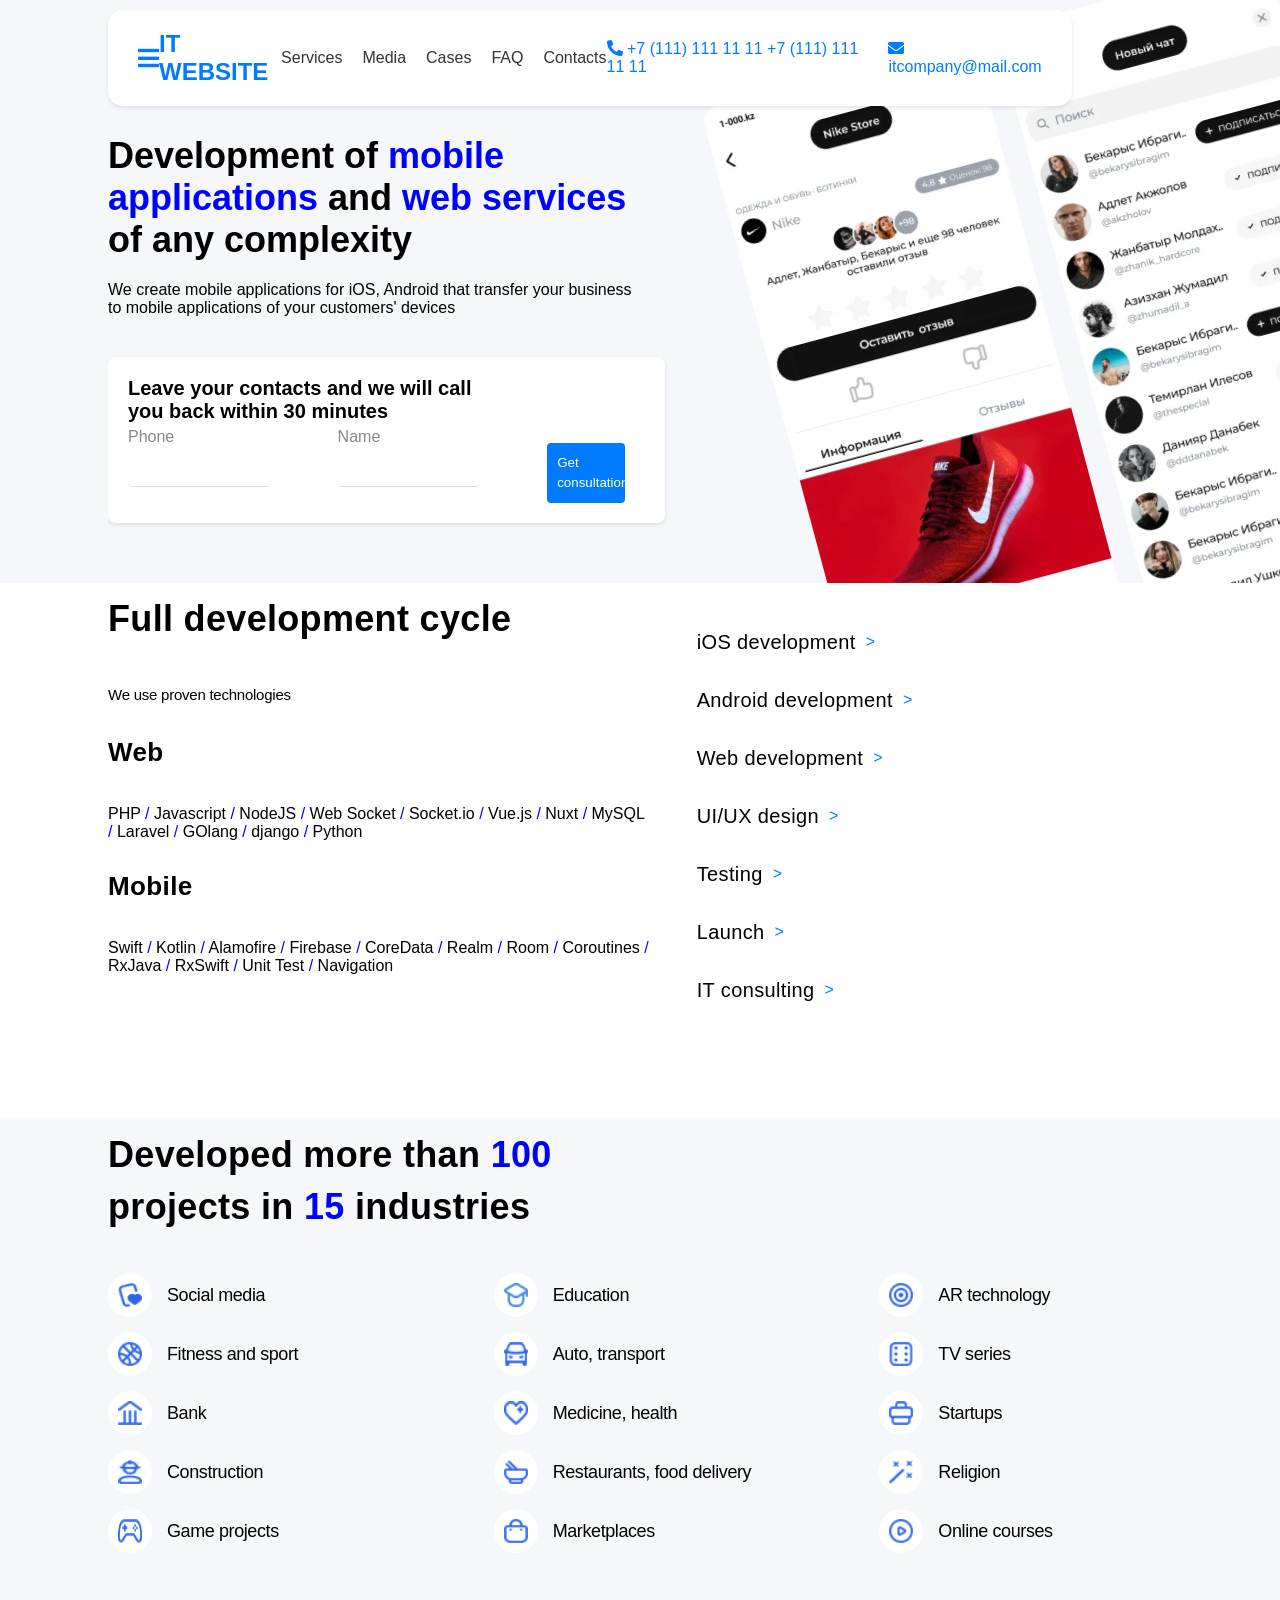
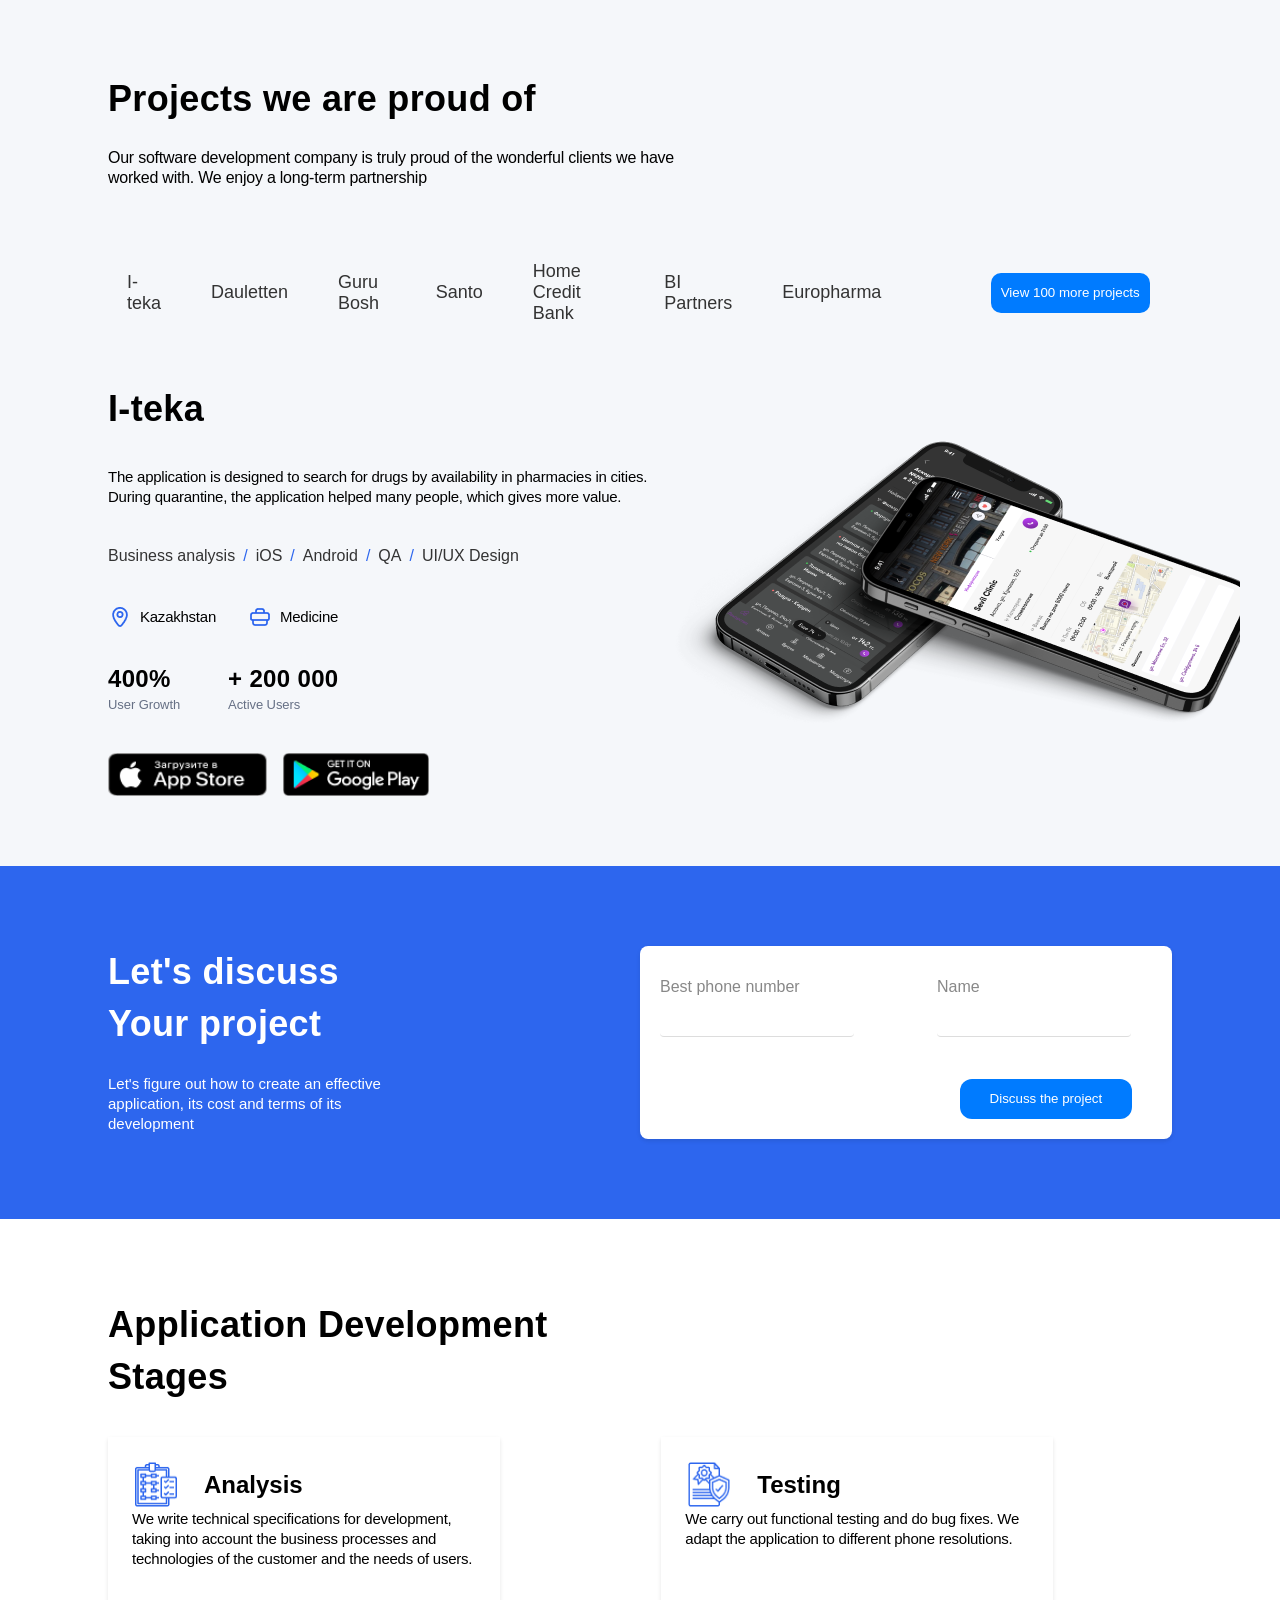
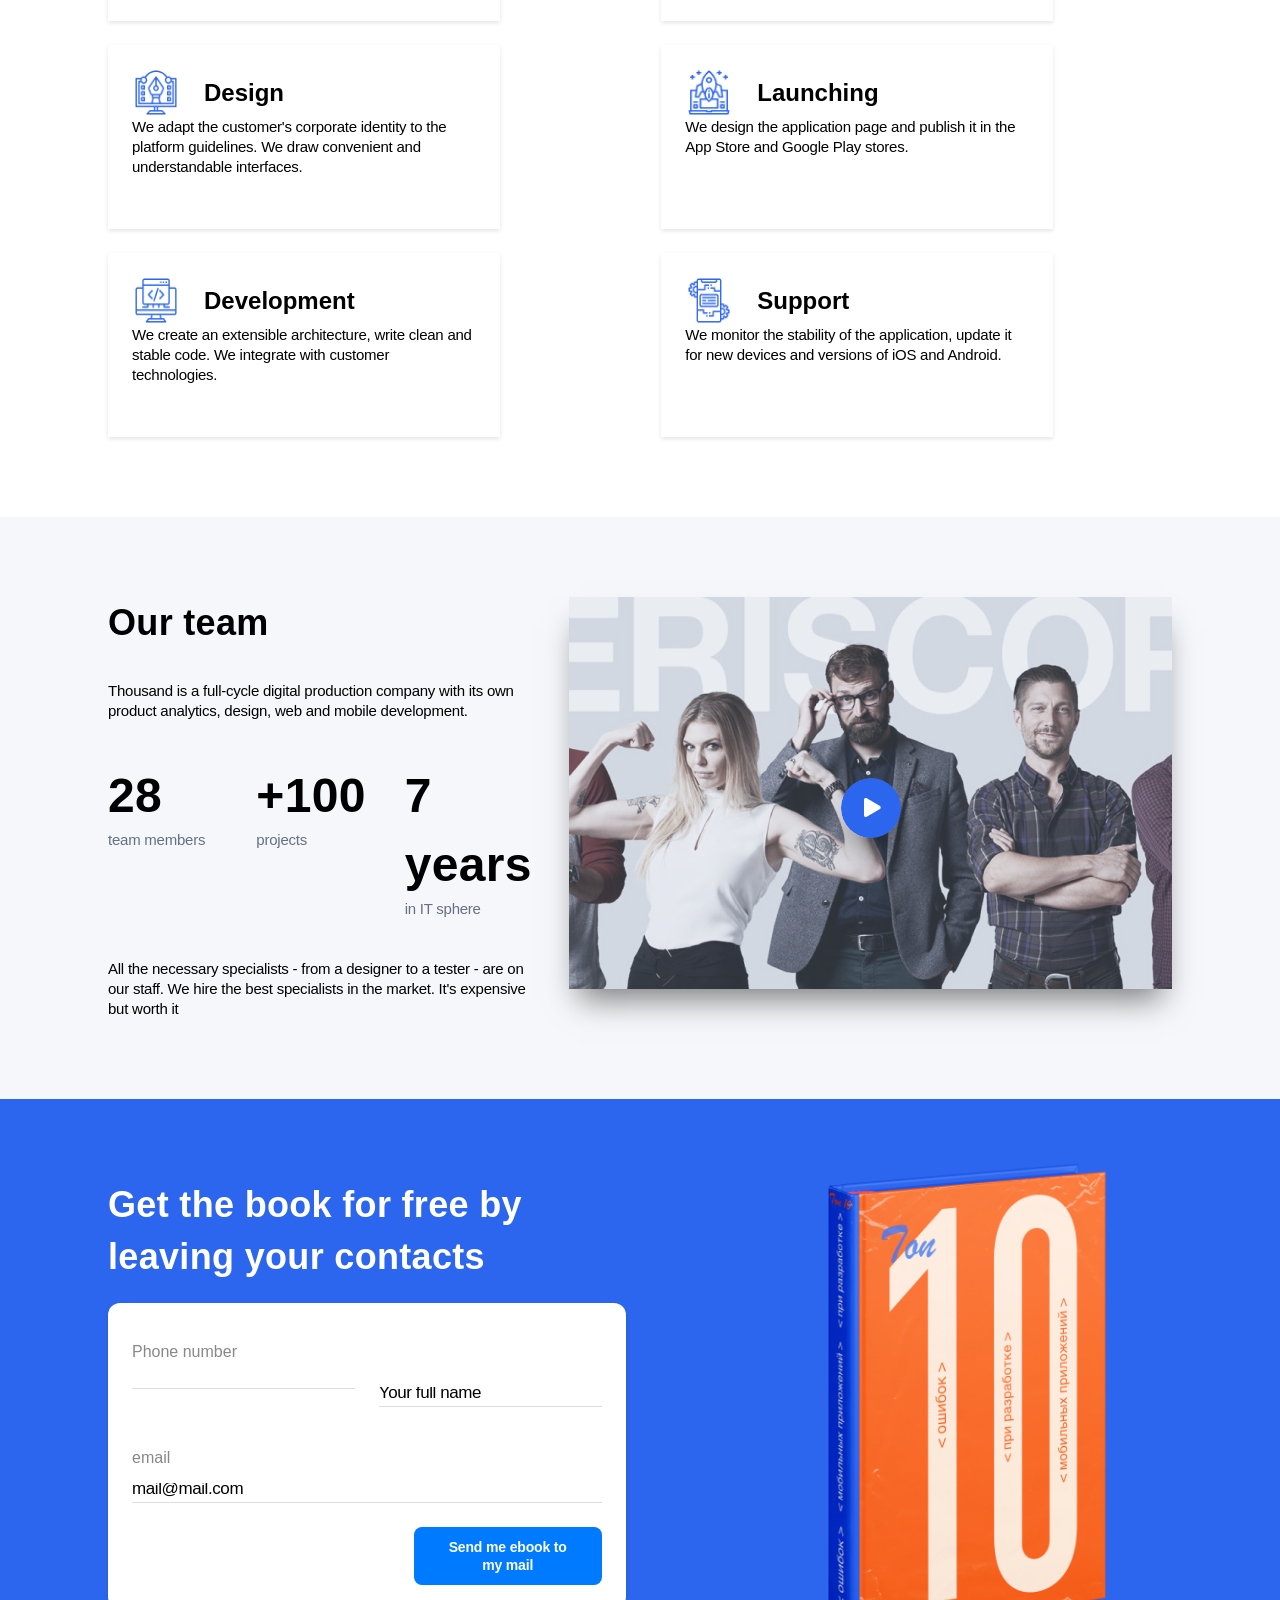
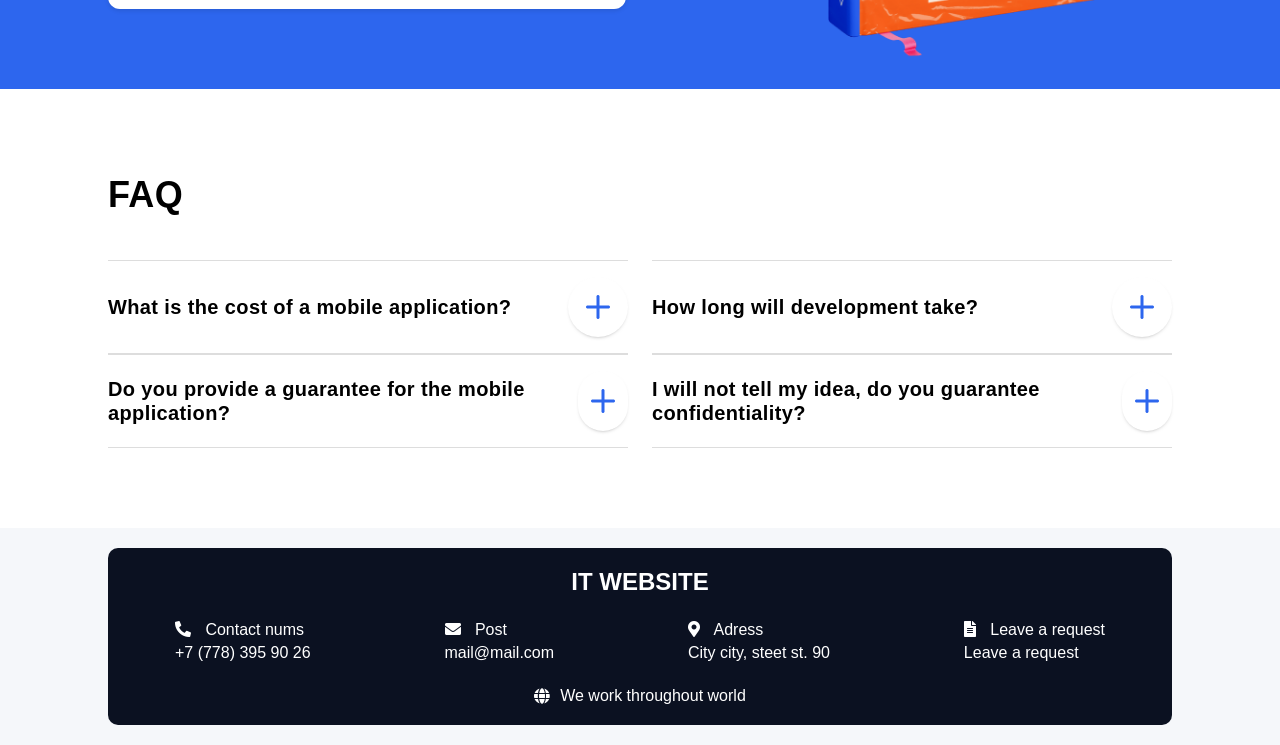
==== commit 5284c1a2: "наконец-то.... я устал уже..." ====
--- a/src/index.html
+++ b/src/index.html
@@ -341,6 +341,197 @@
                 </article>
             </section>
         </section>
+
+        <section class="discussion-cont">
+            <div class="disc-container">
+                <div class="text-elements-disc">
+                    <h1>Let's discuss Your project</h1>
+                    <p>Let's figure out how to create an effective application,
+                        its cost and terms of its development</p>
+                </div>
+                <form>
+                    <div class="input-fields">
+                        <div>
+                            <label for="phone">Best phone number</label>
+                            <input id="phone" type="text" />
+                        </div>
+                        <div>
+                            <label for="name">Name</label>
+                            <input id="name" type="text" />
+                        </div>
+                    </div>
+                    <button>Discuss the project</button>
+                </form>
+            </div>
+
+        </section>
+
+        <section class="app-dev-stages">
+            <article class="app-dev-stages_header">
+                <h1>Application Development Stages</h1>
+            </article>
+            <div class="two-boxes">
+                <div class="box">
+                    <div class="box-item">
+                        <div class="item-header">
+                            <img src="/src/assets/icons/plan.png" alt="plan">
+                            <h2>Analysis</h2>
+                        </div>
+                        <p>We write technical specifications for development, taking into account the business
+                            processes and technologies of the customer and the needs of users.</p>
+                    </div>
+                    <div class="box-item">
+                        <div class="item-header">
+                            <img src="/src/assets/icons/design.png" alt="design">
+                            <h2>Design</h2>
+                        </div>
+                        <p>We adapt the customer's corporate identity to the platform guidelines. We draw convenient and
+                            understandable interfaces.</p>
+                    </div>
+                    <div class="box-item">
+                        <div class="item-header">
+                            <img src="/src/assets/icons/computer coding.png" alt="computer-coding">
+                            <h2>Development</h2>
+                        </div>
+                        <p>We create an extensible architecture, write clean and stable code. We integrate with customer
+                            technologies.</p>
+                    </div>
+                </div>
+                <div class="box">
+                    <div class="box-item">
+                        <div class="item-header">
+                            <img src="/src/assets/icons/copyright.png" alt="copyright">
+                            <h2>Testing</h2>
+                        </div>
+                        <p>We carry out functional testing and do bug fixes. We adapt the application to different phone
+                            resolutions.</p>
+                    </div>
+                    <div class="box-item">
+                        <div class="item-header">
+                            <img src="/src/assets/icons/hosting.png" alt="hosting">
+                            <h2>Launching</h2>
+                        </div>
+                        <p>We design the application page and publish it in the App Store and Google Play stores.
+                        </p>
+                    </div>
+                    <div class="box-item">
+                        <div class="item-header">
+                            <img src="/src/assets/icons/mobile setting.png" alt="mobile-setting">
+                            <h2>Support</h2>
+                        </div>
+                        <p>We monitor the stability of the application, update it for new devices and versions of iOS
+                            and Android.</p>
+                    </div>
+                </div>
+            </div>
+        </section>
+
+        <section class="our-team">
+            <article class="team_main-info">
+                <h1>Our team</h1>
+                <p>Thousand is a full-cycle digital production company with its own product analytics, design, web and
+                    mobile development.</p>
+                <div class="team_info-disc">
+                    <div class="box_info-team">
+                        <h1>28</h1>
+                        <p>team members</p>
+                    </div>
+                    <div class="box_info-team">
+                        <h1>+100</h1>
+                        <p>projects</p>
+                    </div>
+                    <div class="box_info-team">
+                        <h1>7 years</h1>
+                        <p>in IT sphere</p>
+                    </div>
+                </div>
+                <p class="allthe">All the necessary specialists - from a designer to a tester - are on our staff. We
+                    hire the best
+                    specialists in the market. It's expensive but worth it</p>
+            </article>
+            <div class="img-wrapper">
+                <img src="/src/assets/img/ourteamPhoto.png" alt="our-team">
+                <img src="/src/assets/icons/play-button.png" alt="play-button" class="play-button">
+            </div>
+        </section>
+
+        <section class="get-book">
+            <div class="get-book_container">
+                <article class="main_get-book">
+                    <div class="info_get-book">
+                        <h1>Get the book for free by leaving your contacts</h1>
+                        <form>
+                            <div class="input-fields">
+                                <div class="phone-name">
+                                    <div>
+                                        <p>Phone number</p>
+                                        <input id="phone" type="text" />
+                                    </div>
+                                    <div>
+                                        <p style="color:white">Как мы можем к вам обращаться?</p>
+                                        <input id="phone" type="text" placeholder="Your full name" />
+                                    </div>
+                                </div>
+                                <div class="email">
+                                    <p>email</p>
+                                    <input id="phone" type="text" placeholder="mail@mail.com" />
+                                </div>
+                            </div>
+                            <button>Send me ebook to my mail</button>
+                        </form>
+                    </div>
+                    <div class="img_get-book">
+                        <img src="/src/assets/img/книга-2.png" alt="book-2">
+                    </div>
+                </article>
+            </div>
+        </section>
+
+        <section class="FAQ">
+            <div class="FAQ-container">
+                <article class="FAQ-header">
+                    <h1>FAQ</h1>
+                </article>
+                <article class="FAQ-questions">
+                    <div class="FAQ-left">
+                        <div class="FAQ-box">
+                            <div class="faq">
+                                <p>What is the cost of a mobile application?</p>
+                                <div class="image-wrapper">
+                                    <img src="/src/assets/icons/plus.png" alt="expand">
+                                </div>
+                            </div>
+                        </div>
+                        <div class="FAQ-box">
+                            <div class="faq">
+                                <p>Do you provide a guarantee for the mobile application?</p>
+                                <div class="image-wrapper">
+                                    <img src="/src/assets/icons/plus.png" alt="expand">
+                                </div>
+                            </div>
+                        </div>
+                    </div>
+                    <div class="FAQ-right">
+                        <div class="FAQ-box">
+                            <div class="faq">
+                                <p>How long will development take?</p>
+                                <div class="image-wrapper">
+                                    <img src="/src/assets/icons/plus.png" alt="expand">
+                                </div>
+                            </div>
+                        </div>
+                        <div class="FAQ-box">
+                            <div class="faq">
+                                <p>I will not tell my idea, do you guarantee confidentiality?</p>
+                                <div class="image-wrapper">
+                                    <img src="/src/assets/icons/plus.png" alt="expand">
+                                </div>
+                            </div>
+                        </div>
+                    </div>
+                </article>
+            </div>
+        </section>
     </main>
     <footer>
         <div class="footer">
--- a/src/assets/styles/style.css
+++ b/src/assets/styles/style.css
@@ -2,17 +2,26 @@
 body {
   font-family: "Roboto", sans-serif;
   background-color: #f5f7fa;
-  max-width: auto;
-  height: 100%;
+  min-width: 100%;
+  min-height: 100%;
+  position: absolute;
 }
 
 .container {
-  margin: 0px 40px 60px 40px;
+  margin: 0px 40px 60px 108px;
   padding: 10px 0 10px 0;
 }
 
 .blue {
   color: blue;
+}
+
+*,
+*::before,
+*::after {
+  box-sizing: border-box;
+  margin: 0;
+  padding: 0;
 }
 
 header {
@@ -21,8 +30,8 @@
   align-items: center;
   position: fixed;
   top: 10px;
-  left: 50px;
-  right: 50px;
+  left: 108px;
+  right: 208px;
   padding: 20px 30px;
   background-color: #fff;
   box-shadow: 0 2px 4px rgba(0, 0, 0, 0.1);
@@ -30,6 +39,10 @@
   z-index: 1000;
 }
 
+header .menu-icon:active .mobile-menu_content {
+  display: block;
+}
+
 .logo {
   font-size: 24px;
   font-weight: 700;
@@ -58,13 +71,13 @@
 }
 
 header .menu-icon {
-  display: none;
+  display: block;
   font-size: 24px;
   cursor: pointer;
   color: #007bff;
 }
 
-header .menu-icon:active .mobile-menu_content {
+header .menu-icon:focus .mobile-menu_content {
   display: block;
 }
 
@@ -77,6 +90,7 @@
   background-color: #fff;
   overflow: auto;
   display: none;
+  z-index: 1000;
 }
 
 .mobile-menu_wrapper {
@@ -97,7 +111,8 @@
   padding: 20px 0;
   text-align: center;
   border-radius: 10px;
-  margin: 20px 40px 20px 40px;
+  margin: 20px 108px 20px 108px;
+  overflow: hidden;
 }
 .footer h1 {
   margin: 0;
@@ -132,12 +147,12 @@
   display: flex;
   justify-content: space-between;
   align-items: center;
-  padding: 60px 40px;
+  margin: 0 0 0 108px;
   position: relative;
   overflow: hidden;
 }
 .intro .text {
-  margin-top: 75px;
+  margin-top: 135px;
   width: 50%;
 }
 .intro .text h1 {
@@ -203,6 +218,7 @@
 .development-cycle {
   background-color: white;
   margin-top: 0px;
+  overflow: hidden;
 }
 .development-cycle h1 {
   font-size: 36px;
@@ -294,149 +310,13 @@
   margin-left: 5px;
 }
 
-@media screen and (max-width: 769px) {
-  nav {
-    display: none;
-  }
-  header {
-    display: flex;
-    justify-content: space-between;
-  }
-  header .contact-info {
-    display: block;
-    font-size: 12px;
-  }
-  header .contact-info .phones {
-    display: none;
-  }
-  header .menu-icon {
-    display: block;
-  }
-  .logo {
-    margin: 0 0 0 70px;
-    font-size: 20px;
-  }
-  .intro {
-    flex-direction: column;
-    padding: 30px 20px;
-    width: 50%;
-  }
-  main .intro .text, .intro .text .form {
-    width: -moz-fit-content;
-    width: fit-content;
-    margin-top: 20px;
-  }
-  .text .form button {
-    width: -moz-fit-content;
-    width: fit-content;
-  }
-  .form .form-elements {
-    display: flex;
-    flex-direction: column;
-    align-items: flex-start;
-  }
-  .content {
-    flex-direction: row;
-    gap: 20px;
-  }
-  .development-cycle .content .left, .development-cycle .content .right {
-    width: 50%;
-  }
-  .footer {
-    padding: 20px;
-  }
-  .footer .content {
-    align-items: center;
-  }
-}
-@media screen and (max-width: 440px) {
-  header {
-    padding: 10px 15px;
-  }
-  header .menu-icon {
-    display: block;
-  }
-  header .contact-info {
-    display: none;
-  }
-  .logo {
-    font-size: 20px;
-    margin: 0 auto;
-  }
-  .intro {
-    padding: 20px 10px;
-    width: -moz-fit-content;
-    width: fit-content;
-  }
-  .mobile-menu_wrapper .mobile-menu_contact-info {
-    display: flex;
-    flex-direction: column;
-    justify-content: center;
-    flex-wrap: wrap;
-    row-gap: 22px;
-    align-items: center;
-  }
-  .mobile-email, .mobile-phones {
-    font-size: 14px !important;
-  }
-  .mobile-menu_menu-item {
-    font-size: 24px !important;
-  }
-  .mobile-menu_logo {
-    width: 144px !important;
-    height: 24px !important;
-  }
-  main .intro .text h1 {
-    font-size: 24px;
-    line-height: 1.4;
-    width: 100%;
-  }
-  main .intro .text p {
-    font-size: 12px;
-    width: 100%;
-  }
-  .form h3 {
-    font-size: 16px;
-  }
-  .form label, .form input {
-    font-size: 12px;
-  }
-  .form button {
-    width: 100%;
-    font-size: 12px;
-    margin-top: 10px;
-  }
-  .development-cycle {
-    padding: 20px 10px;
-  }
-  .content {
-    display: flex;
-    flex-direction: column;
-  }
-  .development-cycle .content .left, .development-cycle .content .right {
-    width: 100%;
-    font-size: 12px;
-  }
-  .content .right ul {
-    font-size: 20px;
-  }
-  body .footer {
-    font-size: 12px;
-    padding: 15px 20px 15px 20px;
-  }
-  body .footer .content {
-    display: grid;
-    grid-template-columns: repeat(2, 1fr);
-    margin: 5px;
-    gap: 20px;
-  }
-}
 .form {
   background-color: #fff;
   padding: 20px;
   border-radius: 8px;
+  margin-bottom: 60px;
   box-shadow: 0 2px 4px rgba(0, 0, 0, 0.1);
-  width: 100%;
+  width: 95%;
 }
 .form h3 {
   width: 70%;
@@ -478,6 +358,9 @@
   justify-content: space-between;
 }
 
+.projects {
+  overflow: hidden;
+}
 .projects h1 {
   font-size: 36px;
   font-weight: 700;
@@ -750,5 +633,1599 @@
 .projects .I-teka .I-teka_main .I-teka_main-img {
   justify-self: center;
   width: 50%;
+  height: auto;
   align-self: center;
+}
+
+.discussion-cont {
+  overflow: hidden;
+  margin-top: 0px;
+  background-color: #2D66EE;
+}
+.discussion-cont .disc-container {
+  padding: 80px 108px 80px 108px;
+  display: flex;
+  flex-direction: row;
+}
+.discussion-cont .text-elements-disc {
+  display: flex;
+  flex-direction: column;
+  gap: 24px;
+  width: 50%;
+}
+.discussion-cont .text-elements-disc h1 {
+  width: 50%;
+  font-size: 36px;
+  font-weight: 700;
+  line-height: 51.84px;
+  letter-spacing: 0.3264510036px;
+  color: white;
+  text-align: left;
+  text-underline-position: from-font;
+  -webkit-text-decoration-skip-ink: none;
+          text-decoration-skip-ink: none;
+  margin: 0;
+}
+.discussion-cont .text-elements-disc p {
+  width: 58%;
+  color: white;
+  font-size: 15px;
+  font-weight: 500;
+  line-height: 20px;
+  text-align: left;
+  text-underline-position: from-font;
+  -webkit-text-decoration-skip-ink: none;
+          text-decoration-skip-ink: none;
+  margin: 0;
+}
+.discussion-cont form {
+  background-color: #fff;
+  padding: 20px;
+  border-radius: 8px;
+  box-shadow: 0 2px 4px rgba(0, 0, 0, 0.1);
+  width: 50%;
+  display: flex;
+  flex-direction: column;
+}
+.discussion-cont form .input-fields {
+  display: flex;
+  flex-direction: row;
+  gap: 62px;
+}
+.discussion-cont form .input-fields div {
+  width: 274px;
+  padding: 12px 0 12px 0;
+}
+.discussion-cont form label {
+  display: block;
+  margin-bottom: 5px;
+  font-weight: 400;
+  color: #888;
+  font-size: 16px;
+}
+.discussion-cont form input {
+  width: 90%;
+  padding: 10px;
+  margin-bottom: 10px;
+  border: none;
+  border-bottom: 1px solid #ddd;
+  border-radius: 4px;
+}
+.discussion-cont form button {
+  width: 35%;
+  text-align: center;
+  padding: 10px;
+  margin: 20px 20px 0 0;
+  background-color: #007bff;
+  color: #fff;
+  border: none;
+  border-radius: 12px;
+  cursor: pointer;
+  align-self: flex-end;
+  line-height: 1.5;
+  white-space: normal;
+}
+
+.app-dev-stages {
+  overflow: hidden;
+  display: flex;
+  flex-direction: column;
+  background-color: white;
+  padding: 80px 108px 80px 108px;
+}
+.app-dev-stages h1 {
+  width: 50%;
+  font-size: 36px;
+  font-weight: 700;
+  line-height: 51.84px;
+  letter-spacing: 0.3264510036px;
+  text-align: left;
+  text-underline-position: from-font;
+  -webkit-text-decoration-skip-ink: none;
+          text-decoration-skip-ink: none;
+  margin: 0 0 34px 0;
+}
+.app-dev-stages .two-boxes {
+  display: flex;
+  flex-direction: row;
+  justify-content: space-between;
+  align-items: flex-start;
+}
+.app-dev-stages .two-boxes .box {
+  display: flex;
+  flex-direction: column;
+  gap: 24px;
+  width: 48%;
+}
+.app-dev-stages .two-boxes .box .box-item {
+  box-shadow: 0 2px 4px rgba(0, 0, 0, 0.1);
+  width: 392px;
+  height: 184px;
+}
+.app-dev-stages .two-boxes .box .box-item .item-header {
+  display: flex;
+  flex-direction: row;
+  gap: 24px;
+  align-items: center;
+  padding: 24px 0 0 24px;
+}
+.app-dev-stages .two-boxes .box .box-item .item-header img {
+  width: 48px;
+  height: 48px;
+  padding: 1.5px 3px 1.5px 3px;
+  gap: 0px;
+  opacity: 0px;
+}
+.app-dev-stages .two-boxes .box .box-item p {
+  padding: 0 24px 4px 24px;
+  font-size: 15px;
+  font-weight: 400;
+  line-height: 20px;
+  letter-spacing: -0.2399999946px;
+  text-align: left;
+  text-underline-position: from-font;
+  -webkit-text-decoration-skip-ink: none;
+          text-decoration-skip-ink: none;
+}
+
+.our-team {
+  overflow: hidden;
+  display: flex;
+  flex-direction: row;
+  gap: 32px;
+}
+.our-team .team_main-info {
+  display: flex;
+  flex-direction: column;
+  margin: 80px 0px 80px 108px;
+  gap: 32px;
+}
+.our-team .team_main-info h1 {
+  font-size: 36px;
+  font-weight: 700;
+  line-height: 51.84px;
+  letter-spacing: 0.3264510036px;
+  text-align: left;
+  text-underline-position: from-font;
+  -webkit-text-decoration-skip-ink: none;
+          text-decoration-skip-ink: none;
+  margin: 0;
+}
+.our-team .team_main-info p {
+  font-size: 15px;
+  font-weight: 500;
+  line-height: 20px;
+  letter-spacing: -0.2399999946px;
+  text-align: left;
+  text-underline-position: from-font;
+  -webkit-text-decoration-skip-ink: none;
+          text-decoration-skip-ink: none;
+  margin: 0;
+}
+.our-team .team_main-info .team_info-disc {
+  display: flex;
+  flex-direction: row;
+  justify-content: space-between;
+  gap: 16px;
+  padding-top: 8px;
+  padding-bottom: 8px;
+}
+.our-team .team_main-info .team_info-disc .box_info-team {
+  display: flex;
+  flex-direction: column;
+  width: 33%;
+}
+.our-team .team_main-info .team_info-disc .box_info-team h1 {
+  font-size: 48px;
+  font-weight: 700;
+  line-height: 69.12px;
+  letter-spacing: 0.3264510036px;
+  text-align: left;
+  text-underline-position: from-font;
+  -webkit-text-decoration-skip-ink: none;
+          text-decoration-skip-ink: none;
+  margin: 0px;
+}
+.our-team .team_main-info .team_info-disc .box_info-team p {
+  font-size: 15px;
+  font-weight: 500;
+  line-height: 20px;
+  letter-spacing: -0.2399999946px;
+  text-align: left;
+  text-underline-position: from-font;
+  -webkit-text-decoration-skip-ink: none;
+          text-decoration-skip-ink: none;
+  margin: 0px;
+  color: #667085;
+}
+.our-team .img-wrapper {
+  margin: 80px 108px 80px 0px;
+  position: relative;
+  width: auto;
+  height: auto;
+}
+.our-team .img-wrapper img {
+  box-shadow: 0px 20px 30px -10px rgba(0, 0, 0, 0.5);
+  z-index: -1;
+}
+.our-team .img-wrapper .play-button {
+  position: absolute;
+  top: 50%; /* Центрирование по вертикали */
+  left: 50%; /* Центрирование по горизонтали */
+  transform: translate(-50%, -50%); /* Сдвигаем на половину размера кнопки */
+  z-index: 10; /* Кнопка будет выше изображения */
+  border-radius: 35px;
+}
+
+.get-book {
+  overflow: hidden;
+  margin-top: 0px;
+  background-color: #2D66EE;
+}
+.get-book .get-book_container {
+  width: 100%;
+}
+.get-book .main_get-book {
+  display: flex;
+  flex-direction: row;
+  gap: 24px;
+  justify-content: space-around;
+}
+.get-book .main_get-book .info_get-book {
+  display: flex;
+  flex-direction: column;
+  margin: 80px 0 80px 108px;
+  gap: 20px;
+  width: 50%;
+}
+.get-book .main_get-book .info_get-book h1 {
+  font-size: 36px;
+  font-weight: 700;
+  line-height: 51.84px;
+  letter-spacing: 0.3264510036px;
+  text-align: left;
+  text-underline-position: from-font;
+  -webkit-text-decoration-skip-ink: none;
+          text-decoration-skip-ink: none;
+  margin: 0;
+  color: white;
+}
+.get-book .main_get-book .info_get-book form {
+  display: flex;
+  flex-direction: column;
+  background-color: #fff;
+  padding: 24px;
+  border-radius: 12px;
+  box-shadow: 0 2px 4px rgba(0, 0, 0, 0.1);
+}
+.get-book .main_get-book .info_get-book form .input-fields p {
+  display: block;
+  margin-bottom: 5px;
+  font-weight: 400;
+  color: #888;
+  font-size: 16px;
+  display: flex;
+  flex-direction: column;
+  margin: 0;
+}
+.get-book .main_get-book .info_get-book form .input-fields input {
+  width: 100%;
+  margin-bottom: 10px;
+  margin-top: 8px;
+  border: none;
+  border-bottom: 1px solid #ddd;
+  padding-bottom: 4px;
+}
+.get-book .main_get-book .info_get-book form .input-fields input::-moz-placeholder {
+  font-size: 17px;
+  font-weight: 400;
+  letter-spacing: -0.4079999924px;
+  text-align: left;
+  text-underline-position: from-font;
+  text-decoration-skip-ink: none;
+  transform: translateY(-1px);
+  color: black;
+}
+.get-book .main_get-book .info_get-book form .input-fields input::placeholder {
+  font-size: 17px;
+  font-weight: 400;
+  letter-spacing: -0.4079999924px;
+  text-align: left;
+  text-underline-position: from-font;
+  -webkit-text-decoration-skip-ink: none;
+          text-decoration-skip-ink: none;
+  transform: translateY(-1px);
+  color: black;
+}
+.get-book .main_get-book .info_get-book form .input-fields .phone-name {
+  margin: 0;
+  display: flex;
+  flex-direction: row;
+  gap: 24px;
+  padding: 16px 0 16px 0;
+}
+.get-book .main_get-book .info_get-book form .input-fields .phone-name div {
+  width: 50%;
+}
+.get-book .main_get-book .info_get-book form .input-fields .email {
+  display: flex;
+  flex-direction: column;
+  gap: 8px;
+  padding: 16px 0 14px 0;
+}
+.get-book .main_get-book .info_get-book form button {
+  width: 40%;
+  padding: 11px 24px 11px 24px;
+  background-color: #007bff;
+  color: #fff;
+  border: none;
+  border-radius: 8px;
+  cursor: pointer;
+  align-self: flex-end;
+  white-space: normal;
+  font-size: 14px;
+  font-weight: 600;
+  line-height: 18px;
+  letter-spacing: -0.1539999992px;
+  text-align: center;
+  text-underline-position: from-font;
+  -webkit-text-decoration-skip-ink: none;
+          text-decoration-skip-ink: none;
+}
+.get-book .main_get-book .img_get-book {
+  display: flex;
+  width: 50%;
+  align-self: center;
+  margin: 0 108px 0 0;
+  padding: 34px 0px 0px 25px;
+}
+.get-book .main_get-book .img_get-book img {
+  position: relative;
+  width: 330px;
+  height: auto;
+  left: 128px;
+  align-self: center;
+}
+
+.FAQ {
+  overflow: hidden;
+  background-color: white;
+}
+.FAQ .FAQ-container {
+  padding: 80px 108px 80px 108px;
+  display: flex;
+  flex-direction: column;
+  gap: 40px;
+}
+.FAQ .FAQ-container .FAQ-header {
+  width: 50%;
+}
+.FAQ .FAQ-container .FAQ-header h1 {
+  font-size: 36px;
+  font-weight: 700;
+  line-height: 51.84px;
+  letter-spacing: 0.3264510036px;
+  text-align: left;
+  text-underline-position: from-font;
+  -webkit-text-decoration-skip-ink: none;
+          text-decoration-skip-ink: none;
+  margin: 0;
+}
+.FAQ .FAQ-container .FAQ-questions {
+  display: flex;
+  flex-direction: row;
+  gap: 24px;
+}
+.FAQ .FAQ-container .FAQ-questions .FAQ-left {
+  display: flex;
+  flex-direction: column;
+  width: 50%;
+}
+.FAQ .FAQ-container .FAQ-questions .FAQ-right {
+  display: flex;
+  flex-direction: column;
+  width: 50%;
+}
+.FAQ .FAQ-container .FAQ-questions .FAQ-box {
+  border-left: none;
+  border-right: none;
+  border-bottom: 1px solid #ddd;
+  border-top: 1px solid #ddd;
+}
+.FAQ .FAQ-container .FAQ-questions .FAQ-box .faq {
+  display: flex;
+  flex-direction: row;
+  padding: 16px 0 16px 0;
+  gap: 16px;
+  justify-content: space-between;
+  align-items: center;
+}
+.FAQ .FAQ-container .FAQ-questions .FAQ-box .faq p {
+  font-size: 20px;
+  font-weight: 600;
+  line-height: 24px;
+  letter-spacing: 0.3799999952px;
+  text-align: left;
+  text-underline-position: from-font;
+  -webkit-text-decoration-skip-ink: none;
+          text-decoration-skip-ink: none;
+  align-self: center;
+}
+.FAQ .FAQ-container .FAQ-questions .FAQ-box .faq .image-wrapper {
+  display: flex;
+  justify-content: center;
+  background-color: white;
+  width: 60px;
+  height: 60px;
+  border-radius: 100px;
+  box-shadow: 0px 2px 4px -3px rgba(0, 0, 0, 0.5);
+  align-self: center;
+}
+.FAQ .FAQ-container .FAQ-questions .FAQ-box .faq .image-wrapper img {
+  align-self: center;
+}
+
+@media screen and (min-width: 426px) and (max-width: 769px) {
+  nav {
+    display: none;
+  }
+  body {
+    width: 768px;
+    position: absolute;
+  }
+  header {
+    width: 768px;
+    height: 90px;
+    top: 16px;
+    padding: 25px 32px 25px 32px;
+    gap: 60px;
+    border-radius: 24px 24px 24px 24px;
+    left: 0;
+    right: 0;
+  }
+  header .logo {
+    position: relative;
+    left: 37px;
+  }
+  header .menu-icon {
+    font-size: 56px;
+  }
+  header .contact-info {
+    position: relative;
+    display: block;
+    font-size: 14px;
+    right: 15px;
+  }
+  header .contact-info .phones {
+    display: none;
+  }
+  header .menu-icon {
+    display: block;
+  }
+  header .menu-icon:active .mobile-menu_content {
+    display: block;
+  }
+  header .mobile-menu-menu {
+    display: flex;
+  }
+  .footer {
+    margin: 0;
+    padding: 46px 21px 37px 21px;
+  }
+  .footer h1 {
+    font-size: 36px;
+    font-weight: 700;
+    line-height: 18px;
+    letter-spacing: -0.1539999992px;
+    text-underline-position: from-font;
+    -webkit-text-decoration-skip-ink: none;
+            text-decoration-skip-ink: none;
+    margin-bottom: 8px;
+  }
+  .footer .content {
+    margin-top: 32px;
+    align-items: center;
+  }
+  .footer .bottom {
+    margin-top: 32px;
+  }
+  .intro {
+    margin: 0px 0px 0 33px;
+    overflow: hidden;
+  }
+  .intro .text {
+    padding-top: 138px !important;
+    width: 50% !important;
+    margin-top: 0;
+  }
+  .intro .text h1 {
+    font-size: 28px;
+    font-weight: 700;
+    line-height: 40.32px;
+    letter-spacing: 0.3264510036px;
+    text-align: left;
+    text-underline-position: from-font;
+    -webkit-text-decoration-skip-ink: none;
+            text-decoration-skip-ink: none;
+  }
+  .intro .text p {
+    font-size: 15px;
+    font-weight: 500;
+    line-height: 20px;
+    letter-spacing: -0.2399999946px;
+    text-align: left;
+    text-underline-position: from-font;
+    -webkit-text-decoration-skip-ink: none;
+            text-decoration-skip-ink: none;
+    margin-bottom: 32px;
+  }
+  .intro .text .form {
+    width: 382px;
+    height: auto;
+    border-radius: 12px 12px 12px 12px;
+    padding: 32px 55px 32px 32px;
+  }
+  .intro .text .form .intro-title-container .intro-title {
+    width: 100%;
+    font-size: 16px;
+    font-weight: 700;
+    line-height: 24px;
+    letter-spacing: 0.3799999952px;
+    text-align: left;
+    text-underline-position: from-font;
+    -webkit-text-decoration-skip-ink: none;
+            text-decoration-skip-ink: none;
+    margin-bottom: 32px;
+  }
+  .intro .text .form .form-elements {
+    display: flex;
+    flex-direction: column;
+    width: 100%;
+    gap: 32px;
+    justify-content: flex-start;
+    align-items: flex-start;
+  }
+  .intro .text .form .form-elements input {
+    padding: 0;
+  }
+  .intro .text .form .form-elements label {
+    font-size: 13px;
+    font-weight: 500;
+    line-height: 16px;
+    letter-spacing: -0.0780000016px;
+    text-align: left;
+    text-underline-position: from-font;
+    -webkit-text-decoration-skip-ink: none;
+            text-decoration-skip-ink: none;
+  }
+  .intro .text .form .form-elements div {
+    width: 100%;
+    margin: 0;
+    padding: 0;
+  }
+  .intro .text .form button {
+    text-align: center;
+    margin: 0;
+    width: 50%;
+  }
+  .intro .images {
+    width: 294.53px;
+    height: 933.13px;
+    top: -1.76px;
+    left: 490px;
+    gap: 0px;
+    border-radius: 24px 0px 0px 0px;
+    opacity: 0px;
+  }
+  .development-cycle h1 {
+    font-size: 28px;
+    font-weight: 700;
+    line-height: 40.32px;
+    letter-spacing: 0.3264510036px;
+    text-align: left;
+    text-underline-position: from-font;
+    -webkit-text-decoration-skip-ink: none;
+            text-decoration-skip-ink: none;
+    margin-top: 32px;
+  }
+  .development-cycle .container {
+    margin: 0 92px 35px 40px;
+  }
+  .development-cycle .content {
+    gap: 83px;
+  }
+  .development-cycle .left {
+    margin-left: 40px;
+  }
+  .development-cycle .left .web h3 {
+    font-size: 20px;
+    font-weight: 600;
+    line-height: 24px;
+    letter-spacing: 0.3799999952px;
+    text-align: left;
+    text-underline-position: from-font;
+    -webkit-text-decoration-skip-ink: none;
+            text-decoration-skip-ink: none;
+  }
+  .development-cycle .left .web p {
+    font-size: 14px;
+    font-weight: 400;
+    line-height: 22px;
+    letter-spacing: -0.4079999924px;
+    text-align: left;
+    text-underline-position: from-font;
+    -webkit-text-decoration-skip-ink: none;
+            text-decoration-skip-ink: none;
+  }
+  .development-cycle .left .mobile h3 {
+    font-size: 20px;
+    font-weight: 600;
+    line-height: 24px;
+    letter-spacing: 0.3799999952px;
+    text-align: left;
+    text-underline-position: from-font;
+    -webkit-text-decoration-skip-ink: none;
+            text-decoration-skip-ink: none;
+  }
+  .development-cycle .left .mobile p {
+    font-size: 14px;
+    font-weight: 400;
+    line-height: 22px;
+    letter-spacing: -0.4079999924px;
+    text-align: left;
+    text-underline-position: from-font;
+    -webkit-text-decoration-skip-ink: none;
+            text-decoration-skip-ink: none;
+  }
+  .development-cycle .right {
+    margin-top: 156px !important;
+    font-size: 20px;
+    font-weight: 400;
+    line-height: 24px;
+    letter-spacing: 0.3799999952px;
+    text-align: left;
+    text-underline-position: from-font;
+    -webkit-text-decoration-skip-ink: none;
+            text-decoration-skip-ink: none;
+  }
+  .our-team {
+    flex-direction: column !important;
+    padding: 38px 34px 52px 30px;
+  }
+  .our-team .team_main-info {
+    margin: 0 !important;
+    padding: 0;
+  }
+  .our-team .team_main-info h1 {
+    font-size: 28px;
+    font-weight: 700;
+    line-height: 40.32px;
+    letter-spacing: 0.3264510036px;
+    text-align: left;
+    text-underline-position: from-font;
+    -webkit-text-decoration-skip-ink: none;
+            text-decoration-skip-ink: none;
+  }
+  .our-team .team_main-info p {
+    width: 65%;
+  }
+  .our-team .team_main-info .team_info-disc {
+    position: relative;
+    padding: 0px 60px 0px 30px;
+    top: 498px;
+  }
+  .our-team .team_main-info .allthe {
+    position: relative;
+    width: 100% !important;
+    top: 500px !important;
+    padding: 0px 60px 0px 30px;
+  }
+  .our-team .img-wrapper {
+    margin: 0 !important;
+    bottom: 192px;
+  }
+  .our-team .img-wrapper img {
+    width: 100%;
+    height: auto;
+  }
+  .our-team .img-wrapper .play-button {
+    width: 10%;
+  }
+  .projects, .container {
+    margin: 0 !important;
+    padding: 0;
+  }
+  .projects .projects-header h1 {
+    font-size: 28px;
+    font-weight: 700;
+    line-height: 40.32px;
+    letter-spacing: 0.3264510036px;
+    text-align: left;
+    text-underline-position: from-font;
+    -webkit-text-decoration-skip-ink: none;
+            text-decoration-skip-ink: none;
+    margin: 29px 0 0 33px;
+  }
+  .projects .projects-lists {
+    margin: 32px 36px 44px 33px !important;
+    gap: 15px;
+  }
+  .projects .project-example .project-text .project-text_container {
+    width: 100%;
+    padding-bottom: 0;
+    margin-bottom: 26px;
+  }
+  .projects .project-example .project-text h1 {
+    font-size: 28px;
+    font-weight: 700;
+    line-height: 40.32px;
+    letter-spacing: 0.3264510036px;
+    text-align: left;
+    text-underline-position: from-font;
+    -webkit-text-decoration-skip-ink: none;
+            text-decoration-skip-ink: none;
+    width: 85%;
+    margin-left: 38px;
+  }
+  .projects .project-example .project-text p {
+    width: 65%;
+    font-size: 14px;
+    font-weight: 500;
+    line-height: 20px;
+    letter-spacing: -0.2399999946px;
+    text-align: left;
+    text-underline-position: from-font;
+    -webkit-text-decoration-skip-ink: none;
+            text-decoration-skip-ink: none;
+    margin-left: 38px !important;
+  }
+  .projects .project-example .I-teka {
+    margin: 0 57px 0 35px;
+  }
+  .projects .project-example .I-teka .I-teka_container {
+    display: flex;
+    flex-direction: column;
+    align-items: center;
+  }
+  .projects .project-example .I-teka .I-teka_container nav {
+    display: flex;
+    justify-content: space-around;
+    flex: 1;
+    width: 100%;
+    margin: 0;
+    padding: 0;
+  }
+  .projects .project-example .I-teka .I-teka_container nav a {
+    display: inline-block;
+    font-size: 14px;
+    font-weight: 500;
+    line-height: 22px;
+    letter-spacing: -0.4079999924px;
+    text-align: center;
+    text-underline-position: from-font;
+    -webkit-text-decoration-skip-ink: none;
+            text-decoration-skip-ink: none;
+    height: 22px;
+    margin: 0;
+    padding: 0;
+  }
+  .projects .project-example .I-teka .I-teka_container .button_I-teka {
+    position: relative;
+    top: 55px;
+    left: 290px;
+  }
+  .projects .project-example .I-teka_main {
+    margin-top: 0px !important;
+  }
+  .projects .project-example .I-teka_main .I-teka_main-img img {
+    position: relative;
+    width: 360.65px;
+    height: auto;
+    top: 80px;
+    gap: 0px;
+    opacity: 0px;
+  }
+  .projects .project-example .I-teka_main .I-teka_main-info {
+    margin-bottom: 45px;
+  }
+  .projects .project-example .I-teka_main .I-teka_main-info-desc {
+    gap: 32px !important;
+  }
+  .projects .project-example .I-teka_main .I-teka_main-info-desc p {
+    width: 459px;
+  }
+  .projects .project-example .I-teka_main .I-teka_main-info-desc .medicine {
+    position: relative;
+    right: 400px !important;
+  }
+  .projects .project-example .I-teka_main .I-teka_main-info-desc .active_users {
+    position: relative;
+    right: 400px !important;
+  }
+  .projects .project-example .I-teka_main .I-teka_main-info-desc nav a {
+    font-size: 12px !important;
+    font-weight: 400;
+    line-height: 22px;
+    letter-spacing: -0.4079999924px;
+    text-align: left;
+    text-underline-position: from-font;
+    -webkit-text-decoration-skip-ink: none;
+            text-decoration-skip-ink: none;
+  }
+  .get-book .main_get-book {
+    justify-content: space-evenly !important;
+  }
+  .get-book .get-book_container .info_get-book {
+    margin: 76px 0 84px 76px !important;
+  }
+  .get-book .get-book_container .info_get-book h1 {
+    width: 150%;
+    font-size: 28px !important;
+    font-weight: 700;
+    line-height: 40.32px;
+    letter-spacing: 0.3264510036px;
+    text-align: left;
+    text-underline-position: from-font;
+    -webkit-text-decoration-skip-ink: none;
+            text-decoration-skip-ink: none;
+  }
+  .get-book .get-book_container .info_get-book form .input-fields {
+    flex-direction: column;
+  }
+  .get-book .get-book_container .info_get-book form .input-fields .phone-name {
+    flex-direction: column !important;
+  }
+  .get-book .get-book_container .info_get-book form button {
+    width: auto !important;
+    align-self: self-start;
+  }
+  .get-book .img_get-book {
+    margin: 0 !important;
+  }
+  .get-book .img_get-book img {
+    width: 240px !important;
+    height: 340px !important;
+    left: 50px !important;
+    top: 20px;
+  }
+  .discussion-cont .disc-container {
+    padding: 22px 144px 32px 38px !important;
+    margin: 0;
+    flex-direction: column !important;
+    gap: 32px;
+  }
+  .discussion-cont .disc-container .text-elements-disc h1 {
+    width: 75% !important;
+    font-size: 28px;
+    font-weight: 700;
+    line-height: 40.32px;
+    letter-spacing: 0.3264510036px;
+    text-align: left;
+    text-underline-position: from-font;
+    -webkit-text-decoration-skip-ink: none;
+            text-decoration-skip-ink: none;
+    margin: 0;
+    padding: 0;
+  }
+  .discussion-cont .disc-container .text-elements-disc p {
+    width: 95%;
+    font-size: 12px;
+    font-weight: 500;
+    line-height: 20px;
+    text-align: left;
+    text-underline-position: from-font;
+    -webkit-text-decoration-skip-ink: none;
+            text-decoration-skip-ink: none;
+  }
+  .discussion-cont .disc-container form {
+    width: 600px;
+    height: 190px;
+    gap: 18px;
+    border-radius: 8px;
+  }
+  .discussion-cont .disc-container button {
+    margin: 0;
+    padding: 12px;
+  }
+  .app-dev-stages {
+    margin: 0;
+    padding: 32px 53px 32px 42px !important;
+  }
+  .app-dev-stages .app-dev-stages_header h1 {
+    width: 100%;
+    font-size: 28px;
+    font-weight: 700;
+    line-height: 40.32px;
+    letter-spacing: 0.3264510036px;
+    text-align: left;
+    text-underline-position: from-font;
+    -webkit-text-decoration-skip-ink: none;
+            text-decoration-skip-ink: none;
+    margin-bottom: 44px;
+    padding: 0;
+  }
+  .app-dev-stages .two-boxes {
+    flex-direction: column !important;
+  }
+  .app-dev-stages .two-boxes .box {
+    width: 100% !important;
+  }
+  .app-dev-stages .two-boxes .box .box-item {
+    padding: 24px;
+    width: 673px !important;
+    height: 172px !important;
+    border-radius: 12px;
+  }
+  .app-dev-stages .two-boxes .box .box-item .item-header {
+    margin: 0;
+    padding: 0 !important;
+  }
+  .app-dev-stages .two-boxes .box .box-item .item-header h2 {
+    font-size: 20px;
+    font-weight: 600;
+    line-height: 24px;
+    letter-spacing: 0.3799999952px;
+    text-align: left;
+    text-underline-position: from-font;
+    -webkit-text-decoration-skip-ink: none;
+            text-decoration-skip-ink: none;
+  }
+  .app-dev-stages .two-boxes .box .box-item p {
+    padding: 0 !important;
+    width: 75%;
+    margin-top: 16px !important;
+    font-size: 14px;
+    font-weight: 400;
+    line-height: 20px;
+    letter-spacing: -0.2399999946px;
+    text-align: left;
+    text-underline-position: from-font;
+    -webkit-text-decoration-skip-ink: none;
+            text-decoration-skip-ink: none;
+  }
+  .FAQ .FAQ-container {
+    padding: 22px 77px 32px 36px;
+  }
+  .FAQ .FAQ-container .FAQ-questions {
+    flex-direction: column;
+    gap: 0;
+    margin-left: 34px;
+  }
+  .FAQ .FAQ-container .FAQ-questions .FAQ-left {
+    width: 100%;
+  }
+  .FAQ .FAQ-container .FAQ-questions .FAQ-right {
+    width: 100%;
+  }
+}
+@media screen and (max-width: 426px) {
+  body {
+    width: 426px;
+  }
+  header {
+    display: flex;
+    justify-self: center;
+    width: 409px;
+    height: 90px;
+    top: 20px;
+    padding: 0px 0px 0px 17px;
+    margin: 0 8px 0px 8px;
+    border-radius: 12px 12px 12px 12px;
+    opacity: 0px;
+  }
+  header .contact-info {
+    display: none;
+  }
+  header nav {
+    display: none;
+  }
+  header .logo {
+    position: relative;
+    right: 130px;
+  }
+  .footer {
+    margin: 0;
+    padding: 46px 21px 37px 21px;
+    width: 427px;
+    height: 350px;
+  }
+  .footer h1 {
+    font-size: 36px;
+    font-weight: 700;
+    line-height: 18px;
+    letter-spacing: -0.1539999992px;
+    text-underline-position: from-font;
+    -webkit-text-decoration-skip-ink: none;
+            text-decoration-skip-ink: none;
+    margin-bottom: 52px;
+  }
+  .footer .content {
+    padding-left: 10px;
+    margin-top: 32px;
+    align-items: center;
+    justify-content: center; /* Центрирование содержимого */
+    display: grid; /* Включаем Grid Layout */
+    grid-template-columns: repeat(2, 1fr); /* 2 колонки равной ширины */
+    grid-template-rows: repeat(2, auto); /* 2 строки с автоматической высотой */
+    gap: 20px; /* Задаём промежутки между элементами */
+  }
+  .footer .bottom {
+    margin-top: 62px;
+  }
+  .intro {
+    margin: 0px 0px 0 24px;
+    overflow: hidden;
+    display: flex;
+    flex-direction: column;
+    width: 425px;
+    height: 1267px;
+    left: -8px;
+    gap: 0px;
+    opacity: 0px;
+  }
+  .intro .text {
+    padding-top: 138px !important;
+    width: 100% !important;
+    margin-top: 0;
+  }
+  .intro .text h1 {
+    font-size: 28px;
+    font-weight: 700;
+    line-height: 40.32px;
+    letter-spacing: 0.3264510036px;
+    text-align: left;
+    text-underline-position: from-font;
+    -webkit-text-decoration-skip-ink: none;
+            text-decoration-skip-ink: none;
+  }
+  .intro .text p {
+    font-size: 15px;
+    font-weight: 500;
+    line-height: 20px;
+    letter-spacing: -0.2399999946px;
+    text-align: left;
+    text-underline-position: from-font;
+    -webkit-text-decoration-skip-ink: none;
+            text-decoration-skip-ink: none;
+    margin-bottom: 32px;
+    overflow: hidden;
+  }
+  .intro .text .form {
+    position: relative;
+    width: 382px;
+    height: auto;
+    border-radius: 12px 12px 12px 12px;
+    padding: 32px 55px 32px 32px;
+    top: 500px;
+    margin: 0;
+  }
+  .intro .text .form .intro-title-container .intro-title {
+    width: 100%;
+    font-size: 16px;
+    font-weight: 700;
+    line-height: 24px;
+    letter-spacing: 0.3799999952px;
+    text-align: left;
+    text-underline-position: from-font;
+    -webkit-text-decoration-skip-ink: none;
+            text-decoration-skip-ink: none;
+    margin-bottom: 32px;
+  }
+  .intro .text .form .form-elements {
+    display: flex;
+    flex-direction: column;
+    width: 100%;
+    gap: 32px;
+    justify-content: flex-start;
+    align-items: flex-start;
+  }
+  .intro .text .form .form-elements input {
+    padding: 0;
+  }
+  .intro .text .form .form-elements label {
+    font-size: 13px;
+    font-weight: 500;
+    line-height: 16px;
+    letter-spacing: -0.0780000016px;
+    text-align: left;
+    text-underline-position: from-font;
+    -webkit-text-decoration-skip-ink: none;
+            text-decoration-skip-ink: none;
+  }
+  .intro .text .form .form-elements div {
+    width: 100%;
+    margin: 0;
+    padding: 0;
+  }
+  .intro .text .form button {
+    text-align: center;
+    margin: 0;
+    width: 50%;
+  }
+  .intro .images {
+    position: relative;
+    width: 550.53px;
+    height: 1200.13px;
+    gap: 0px;
+    border-radius: 24px 0px 0px 0px;
+    opacity: 0px;
+    right: -50px;
+    top: -100px;
+  }
+  .development-cycle h1 {
+    font-size: 28px;
+    font-weight: 700;
+    line-height: 40.32px;
+    letter-spacing: 0.3264510036px;
+    text-align: left;
+    text-underline-position: from-font;
+    -webkit-text-decoration-skip-ink: none;
+            text-decoration-skip-ink: none;
+    margin-top: 32px;
+  }
+  .development-cycle .container {
+    margin: 0 92px 35px 40px;
+  }
+  .development-cycle .content {
+    gap: 32px;
+    flex-direction: column;
+  }
+  .development-cycle .left {
+    margin-left: 17px;
+    width: 100% !important;
+  }
+  .development-cycle .left .two_types {
+    width: 70% !important;
+  }
+  .development-cycle .left .web h3 {
+    font-size: 20px;
+    font-weight: 600;
+    line-height: 24px;
+    letter-spacing: 0.3799999952px;
+    text-align: left;
+    text-underline-position: from-font;
+    -webkit-text-decoration-skip-ink: none;
+            text-decoration-skip-ink: none;
+  }
+  .development-cycle .left .web p {
+    font-size: 16px;
+    font-weight: 400;
+    line-height: 22px;
+    letter-spacing: -0.4079999924px;
+    text-align: left;
+    text-underline-position: from-font;
+    -webkit-text-decoration-skip-ink: none;
+            text-decoration-skip-ink: none;
+  }
+  .development-cycle .left .mobile h3 {
+    font-size: 20px;
+    font-weight: 600;
+    line-height: 24px;
+    letter-spacing: 0.3799999952px;
+    text-align: left;
+    text-underline-position: from-font;
+    -webkit-text-decoration-skip-ink: none;
+            text-decoration-skip-ink: none;
+  }
+  .development-cycle .left .mobile p {
+    font-size: 16px;
+    font-weight: 400;
+    line-height: 22px;
+    letter-spacing: -0.4079999924px;
+    text-align: left;
+    text-underline-position: from-font;
+    -webkit-text-decoration-skip-ink: none;
+            text-decoration-skip-ink: none;
+  }
+  .development-cycle .right {
+    width: 100% !important;
+    font-size: 20px;
+    font-weight: 400;
+    line-height: 24px;
+    letter-spacing: 0.3799999952px;
+    text-align: left;
+    text-underline-position: from-font;
+    -webkit-text-decoration-skip-ink: none;
+            text-decoration-skip-ink: none;
+    margin: 0 172px 52px 17px !important;
+  }
+  .our-team {
+    flex-direction: column !important;
+    width: 426px;
+    height: 646px;
+    padding: 38px 16px 52px 16px;
+  }
+  .our-team .team_main-info {
+    margin: 0 !important;
+    padding: 0;
+  }
+  .our-team .team_main-info h1 {
+    font-size: 28px;
+    font-weight: 700;
+    line-height: 40.32px;
+    letter-spacing: 0.3264510036px;
+    text-align: left;
+    text-underline-position: from-font;
+    -webkit-text-decoration-skip-ink: none;
+            text-decoration-skip-ink: none;
+  }
+  .our-team .team_main-info p {
+    width: 90%;
+  }
+  .our-team .team_main-info .team_info-disc {
+    position: relative;
+    top: 230px;
+    justify-content: space-evenly;
+    gap: 0;
+  }
+  .our-team .team_main-info .team_info-disc .box_info-team h1 {
+    font-size: 28px;
+  }
+  .our-team .team_main-info .allthe {
+    position: relative;
+    width: 90% !important;
+    top: 220px !important;
+  }
+  .our-team .img-wrapper {
+    margin: 0 !important;
+    top: -250px;
+  }
+  .our-team .img-wrapper img {
+    width: 100%;
+    height: auto;
+  }
+  .our-team .img-wrapper .play-button {
+    width: 10%;
+  }
+  .projects, .container {
+    margin: 0 !important;
+    padding: 0;
+  }
+  .projects .projects-header {
+    width: 100%;
+  }
+  .projects .projects-header h1 {
+    font-size: 28px;
+    font-weight: 700;
+    line-height: 40.32px;
+    letter-spacing: 0.3264510036px;
+    text-align: left;
+    text-underline-position: from-font;
+    -webkit-text-decoration-skip-ink: none;
+            text-decoration-skip-ink: none;
+    margin: 29px 0 0 33px;
+    width: 100%;
+  }
+  .projects .projects-lists {
+    margin: 32px 36px 44px 33px !important;
+    display: grid;
+    grid-template-columns: 1fr 1fr;
+    gap: 20px;
+    grid-auto-rows: min-content;
+    grid-auto-flow: row dense;
+  }
+  .projects .projects-lists .theme-left,
+  .projects .projects-lists .theme-center,
+  .projects .projects-lists .theme-right {
+    display: contents;
+  }
+  .projects .projects-lists ul {
+    margin: 0;
+    padding: 0;
+    list-style: none;
+    display: contents;
+  }
+  .projects .projects-lists ul .icon-list {
+    display: flex;
+    flex-direction: row;
+    align-items: center;
+    gap: 15px;
+  }
+  .projects .projects-lists ul .icon-list:nth-of-type(1), .projects .projects-lists ul .icon-list:nth-of-type(2) {
+    grid-column: 1;
+  }
+  .projects .projects-lists ul .icon-list:nth-of-type(9), .projects .projects-lists ul .icon-list:nth-of-type(10), .projects .projects-lists ul .icon-list:nth-of-type(11), .projects .projects-lists ul .icon-list:nth-of-type(12), .projects .projects-lists ul .icon-list:nth-of-type(13), .projects .projects-lists ul .icon-list:nth-of-type(14), .projects .projects-lists ul .icon-list:nth-of-type(15) {
+    grid-column: 2;
+  }
+  .projects .project-example .project-text .project-text_container {
+    width: 100%;
+    padding-bottom: 0;
+    margin-bottom: 32px;
+  }
+  .projects .project-example .project-text h1 {
+    font-size: 28px;
+    font-weight: 700;
+    line-height: 40.32px;
+    letter-spacing: 0.3264510036px;
+    text-align: left;
+    text-underline-position: from-font;
+    -webkit-text-decoration-skip-ink: none;
+            text-decoration-skip-ink: none;
+    width: 100%;
+    margin-left: 38px;
+  }
+  .projects .project-example .project-text p {
+    width: 85%;
+    font-size: 16px;
+    font-weight: 500;
+    line-height: 20px;
+    letter-spacing: -0.2399999946px;
+    text-align: left;
+    text-underline-position: from-font;
+    -webkit-text-decoration-skip-ink: none;
+            text-decoration-skip-ink: none;
+    margin-left: 38px !important;
+  }
+  .projects .project-example .I-teka {
+    margin: 0 57px 0 35px;
+  }
+  .projects .project-example .I-teka .I-teka_container {
+    display: grid;
+    grid-template-rows: auto auto; /* Две строки */
+    row-gap: 20px; /* Отступ между строками */
+    align-items: center; /* Выравнивание по вертикали */
+    justify-items: center;
+  }
+  .projects .project-example .I-teka .I-teka_container nav {
+    display: flex;
+    flex-wrap: wrap; /* Перенос строк */
+    justify-content: flex-start; /* Центрирование элементов */
+    gap: 16px; /* Отступы между элементами */
+    width: 100%;
+    align-items: flex-start;
+  }
+  .projects .project-example .I-teka .I-teka_container nav a {
+    display: inline-block;
+    font-size: 16px;
+    font-weight: 500;
+    line-height: 22px;
+    letter-spacing: -0.4079999924px;
+    text-align: center;
+    text-underline-position: from-font;
+    -webkit-text-decoration-skip-ink: none;
+            text-decoration-skip-ink: none;
+    height: 22px;
+    margin: 0;
+    padding: 0;
+  }
+  .projects .project-example .I-teka .I-teka_container .button_I-teka {
+    position: relative;
+    bottom: -670px;
+    width: 150%;
+  }
+  .projects .project-example .I-teka_main {
+    margin-top: 0px !important;
+    margin-bottom: 107px;
+  }
+  .projects .project-example .I-teka_main .I-teka_main-img img {
+    position: relative;
+    width: 420.65px;
+    height: auto;
+    top: -260px;
+    gap: 0px;
+    opacity: 0px;
+    left: -220px;
+  }
+  .projects .project-example .I-teka_main .I-teka_main-info {
+    margin-bottom: 45px;
+    margin-top: 159px;
+  }
+  .projects .project-example .I-teka_main .I-teka_main-info-desc {
+    gap: 32px !important;
+  }
+  .projects .project-example .I-teka_main .I-teka_main-info-desc p {
+    width: 200%;
+  }
+  .projects .project-example .I-teka_main .I-teka_main-info-desc .icons-labels {
+    width: 200%;
+  }
+  .projects .project-example .I-teka_main .I-teka_main-info-desc .store-images {
+    width: 200%;
+  }
+  .projects .project-example .I-teka_main .I-teka_main-info-desc nav {
+    width: 500%;
+  }
+  .projects .project-example .I-teka_main .I-teka_main-info-desc nav a {
+    font-size: 12px !important;
+    font-weight: 400;
+    line-height: 22px;
+    letter-spacing: -0.4079999924px;
+    text-align: left;
+    text-underline-position: from-font;
+    -webkit-text-decoration-skip-ink: none;
+            text-decoration-skip-ink: none;
+  }
+  .get-book {
+    width: 428px;
+    height: 923px;
+  }
+  .get-book .main_get-book {
+    display: flex;
+    flex-direction: column;
+    padding: 45px 45px 45px 45px;
+  }
+  .get-book .get-book_container .info_get-book {
+    margin: 0;
+    width: 100%;
+  }
+  .get-book .get-book_container .info_get-book h1 {
+    width: 100%;
+    font-size: 28px !important;
+    font-weight: 700;
+    line-height: 40.32px;
+    letter-spacing: 0.3264510036px;
+    text-align: left;
+    text-underline-position: from-font;
+    -webkit-text-decoration-skip-ink: none;
+            text-decoration-skip-ink: none;
+  }
+  .get-book .get-book_container .info_get-book form {
+    position: relative;
+    width: 335px;
+    height: 431pxpx;
+    padding: 32px 32px 32px 32px;
+    gap: 32px;
+    border-radius: 12px 12px 12px 12px;
+    top: 300px;
+  }
+  .get-book .get-book_container .info_get-book form .input-fields {
+    flex-direction: column;
+  }
+  .get-book .get-book_container .info_get-book form .input-fields .phone-name {
+    flex-direction: column !important;
+  }
+  .get-book .get-book_container .info_get-book form button {
+    width: 100%;
+    align-self: self-start;
+  }
+  .get-book .img_get-book {
+    margin: 0 !important;
+  }
+  .get-book .img_get-book img {
+    width: 190.22px !important;
+    height: auto !important;
+    top: -480px !important;
+    left: -30px !important;
+  }
+  .discussion-cont .disc-container {
+    padding: 34px 16px 55px 16px !important;
+    margin: 0;
+    flex-direction: column !important;
+    gap: 32px;
+  }
+  .discussion-cont .disc-container .text-elements-disc {
+    width: 100%;
+    gap: 0;
+  }
+  .discussion-cont .disc-container .text-elements-disc h1 {
+    width: 75% !important;
+    font-size: 28px;
+    font-weight: 700;
+    line-height: 40.32px;
+    letter-spacing: 0.3264510036px;
+    text-align: left;
+    text-underline-position: from-font;
+    -webkit-text-decoration-skip-ink: none;
+            text-decoration-skip-ink: none;
+    margin: 0;
+    padding: 0;
+  }
+  .discussion-cont .disc-container .text-elements-disc p {
+    width: 95%;
+    font-size: 12px;
+    font-weight: 500;
+    line-height: 20px;
+    text-align: left;
+    text-underline-position: from-font;
+    -webkit-text-decoration-skip-ink: none;
+            text-decoration-skip-ink: none;
+  }
+  .discussion-cont .disc-container form {
+    width: 393px;
+    height: 300px;
+    padding: 36px 18px 36px 17px;
+    border-radius: 12px 12px 12px 12px;
+    opacity: 0px;
+    display: flex;
+    flex-direction: column;
+  }
+  .discussion-cont .disc-container form .input-fields {
+    flex-direction: column;
+    gap: 16px;
+  }
+  .discussion-cont .disc-container button {
+    align-self: center;
+    margin: 0 0 0 0;
+    padding: 12px;
+    width: 80%;
+  }
+  .app-dev-stages {
+    margin: 0;
+    padding: 32px 32px 20px 16px !important;
+  }
+  .app-dev-stages .app-dev-stages_header h1 {
+    width: 100%;
+    font-size: 28px;
+    font-weight: 700;
+    line-height: 40.32px;
+    letter-spacing: 0.3264510036px;
+    text-align: left;
+    text-underline-position: from-font;
+    -webkit-text-decoration-skip-ink: none;
+            text-decoration-skip-ink: none;
+    margin-bottom: 44px;
+    padding: 0;
+  }
+  .app-dev-stages .two-boxes {
+    flex-direction: column !important;
+  }
+  .app-dev-stages .two-boxes .box {
+    width: 100% !important;
+  }
+  .app-dev-stages .two-boxes .box .box-item {
+    padding: 24px;
+    width: 394px;
+    height: px;
+    border-radius: 12px;
+  }
+  .app-dev-stages .two-boxes .box .box-item .item-header {
+    margin: 0;
+    padding: 0 !important;
+  }
+  .app-dev-stages .two-boxes .box .box-item .item-header h2 {
+    font-size: 20px;
+    font-weight: 600;
+    line-height: 24px;
+    letter-spacing: 0.3799999952px;
+    text-align: left;
+    text-underline-position: from-font;
+    -webkit-text-decoration-skip-ink: none;
+            text-decoration-skip-ink: none;
+  }
+  .app-dev-stages .two-boxes .box .box-item p {
+    padding: 0 !important;
+    width: 75%;
+    margin-top: 16px !important;
+    font-size: 14px;
+    font-weight: 400;
+    line-height: 20px;
+    letter-spacing: -0.2399999946px;
+    text-align: left;
+    text-underline-position: from-font;
+    -webkit-text-decoration-skip-ink: none;
+            text-decoration-skip-ink: none;
+  }
+  .FAQ .FAQ-container {
+    padding: 32px 16px 32px 16px;
+  }
+  .FAQ .FAQ-container .FAQ-questions {
+    flex-direction: column;
+    gap: 0;
+  }
+  .FAQ .FAQ-container .FAQ-questions .FAQ-left {
+    width: 100%;
+  }
+  .FAQ .FAQ-container .FAQ-questions .FAQ-right {
+    width: 100%;
+  }
 }/*# sourceMappingURL=style.css.map */
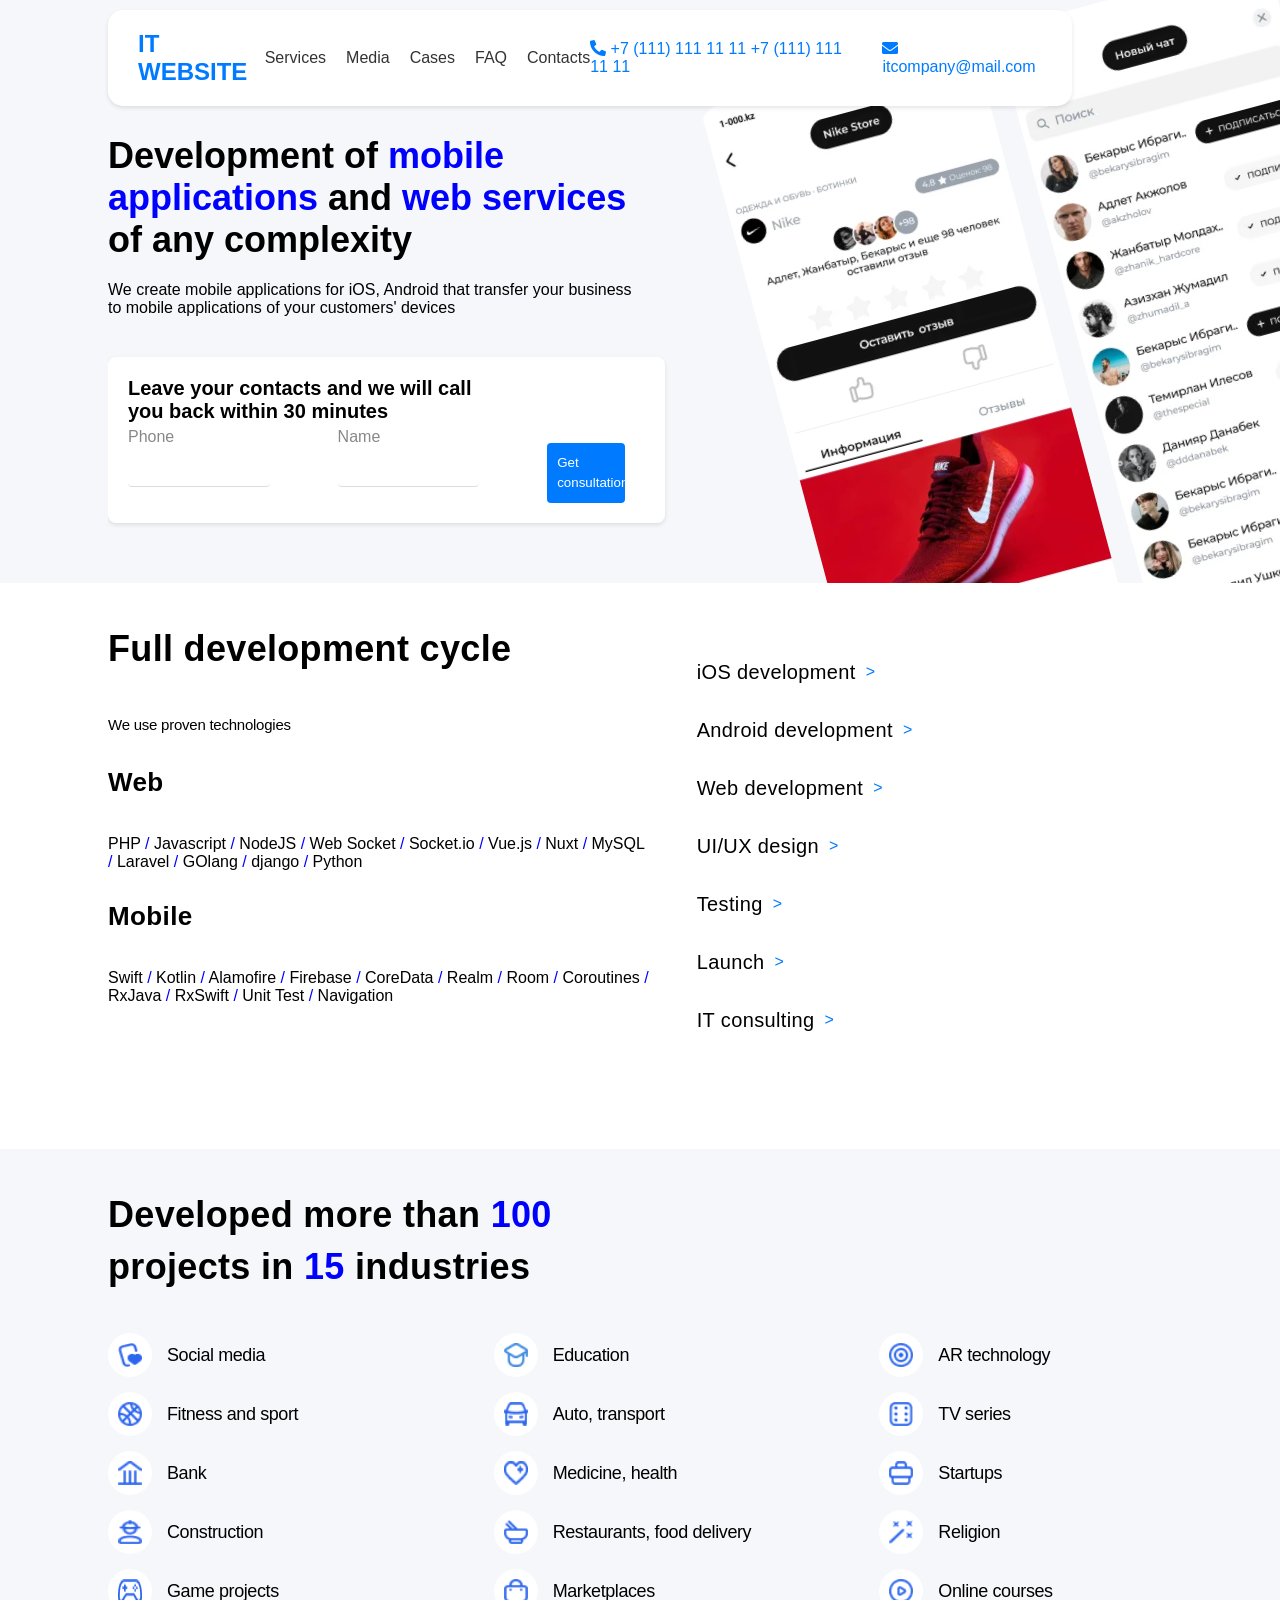
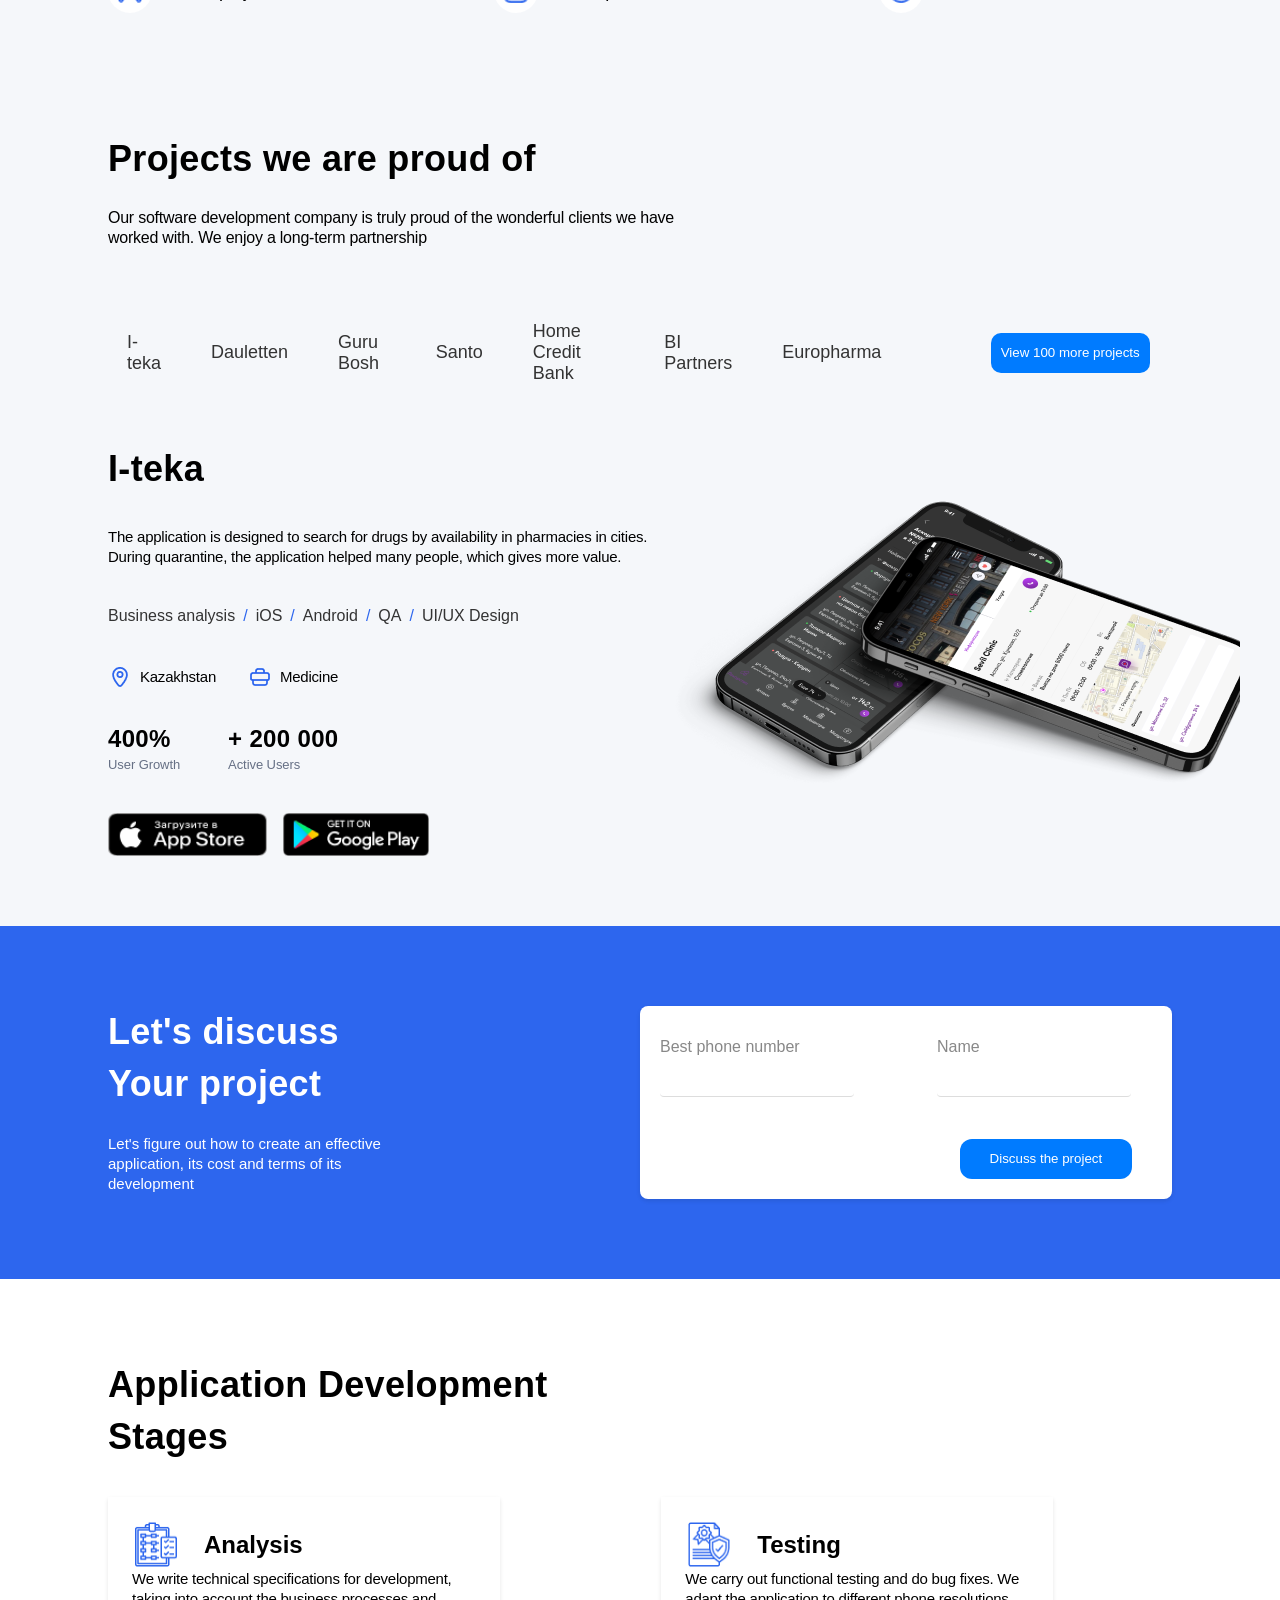
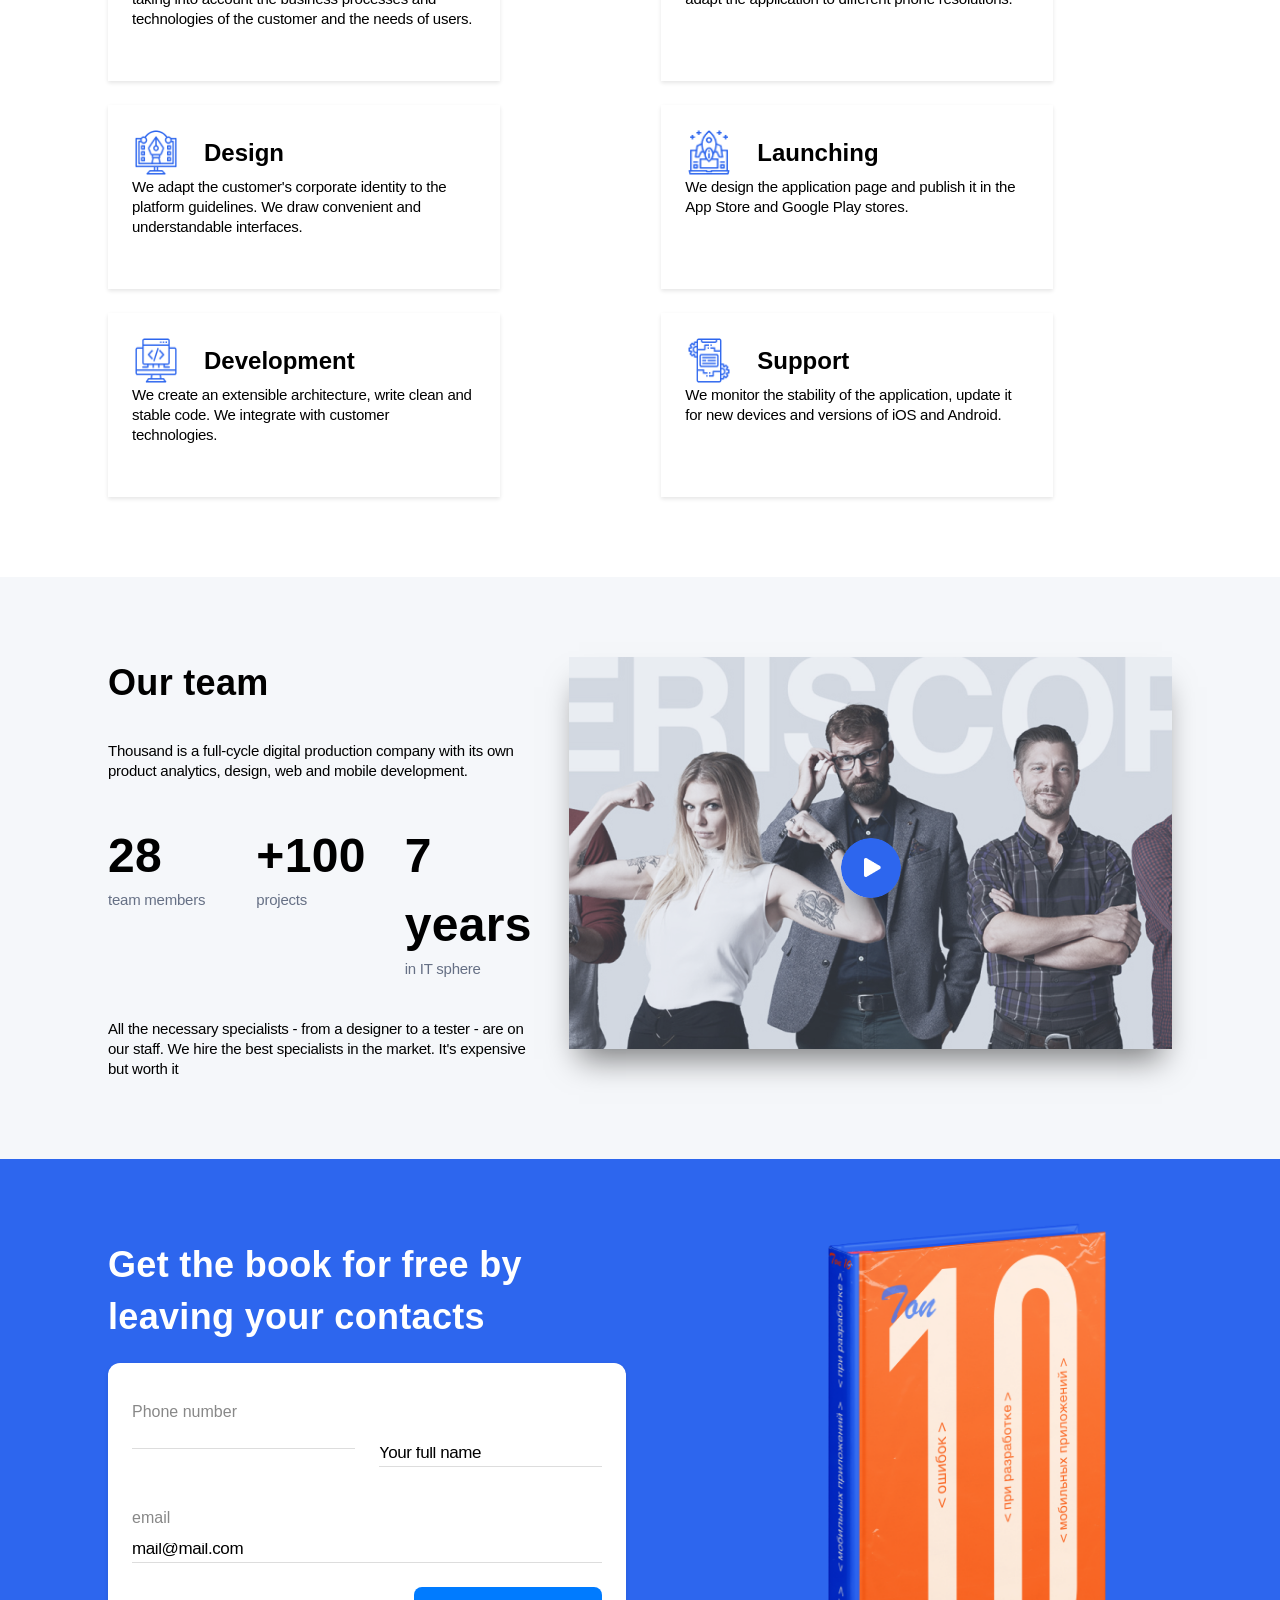
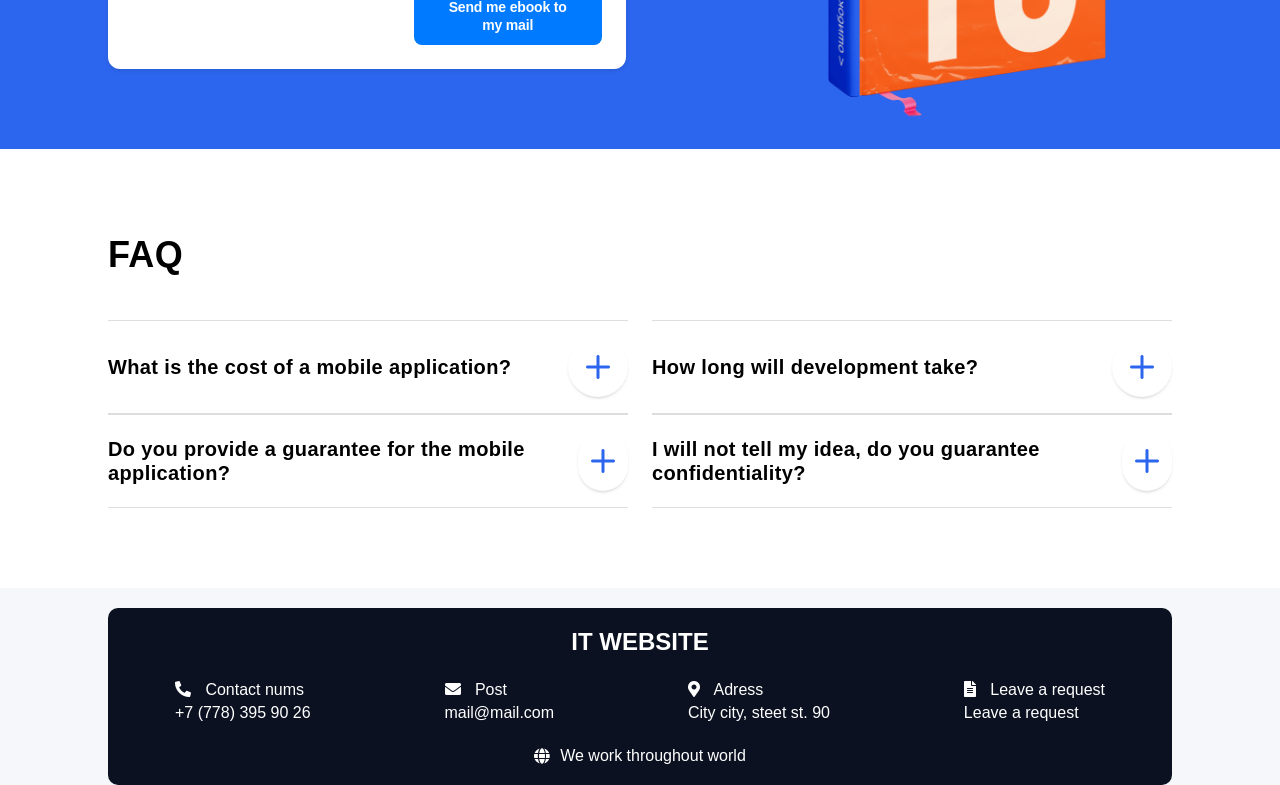
==== commit cc6d59be: "не заметил неработающее "появляющееся" меню. Исправил" ====
--- a/src/index.html
+++ b/src/index.html
@@ -10,32 +10,9 @@
 </head>
 
 <body>
+
     <header>
-        <div class="menu-icon">
-            <i class="fas fa-bars menu-icon"></i>
-            <div class="mobile-menu_content">
-                <div class="mobile-menu_wrapper">
-                    <div class="mobile-menu_cross">
-                        <img src="\src\assets\icons\close.png" alt="close">
-                    </div>
-                    <div class="mobile-menu_logo">
-                        <img src="/src/assets/icons/itweb.png" alt="logo">
-                    </div>
-                    <nav class="mobile-menu_menu">
-                        <a href="#" class="mobile-menu_menu-item">Services</a>
-                        <a href="#" class="mobile-menu_menu-item"> Media</a>
-                        <a href="#" class="mobile-menu_menu-item"> Cases</a>
-                        <a href="#" class="mobile-menu_menu-item"> FAQ</a>
-                        <a href="#" class="mobile-menu_menu-item"> Contacts</a>
-                    </nav>
-                    <div class="mobile-menu_contact-info">
-                        <a href="#" class="mobile-phones"></i> +7 (111) 111 11 11</a>
-                        <a href="#" class="mobile-phones">+7 (111) 111 11 11</a>
-                        <a href="#" class="mobile-email">itcompany@mail.com</a>
-                    </div>
-                </div>
-            </div>
-        </div>
+        <img src="/src/assets/icons/burger.png" alt="" id="burger-icon">
 
         <div class="logo">IT WEBSITE</div>
         <nav>
@@ -55,6 +32,32 @@
             </div>
         </div>
     </header>
+
+    <div class="menu-overlay" id="menu-overlay">
+        <div class="menu-content">
+            <span id="close-menu" class="close-icon">&times;</span>
+            <div class="logo">IT WEBSITE</div>
+            <nav>
+                <a href="#">Services</a>
+                <a href="#">Media</a>
+                <a href="#">Cases</a>
+                <a href="#">FAQ</a>
+                <a href="#">Contacts</a>
+            </nav>
+            <div class="contact-info">
+                <div class="phones">
+                    <a href="#"><i class="fas fa-phone-alt"></i> +7 (111) 111 11 11</a>
+                    <a href="#">+7 (111) 111 11 11</a>
+                </div>
+                <div class="email">
+                    <a href="#"><i class="fas fa-envelope"></i> itcompany@mail.com</a>
+                </div>
+            </div>
+        </div>
+    </div>
+
+    <script src="/src/index.js"></script>
+
     <main>
         <section class="intro">
 
--- a/src/assets/styles/style.css
+++ b/src/assets/styles/style.css
@@ -2,8 +2,8 @@
 body {
   font-family: "Roboto", sans-serif;
   background-color: #f5f7fa;
-  min-width: 100%;
-  min-height: 100%;
+  width: 100%;
+  height: 100%;
   position: absolute;
 }
 
@@ -38,6 +38,9 @@
   border-radius: 15px;
   z-index: 1000;
 }
+header img {
+  display: none;
+}
 
 header .menu-icon:active .mobile-menu_content {
   display: block;
@@ -79,30 +82,6 @@
 
 header .menu-icon:focus .mobile-menu_content {
   display: block;
-}
-
-.mobile-menu_content {
-  position: fixed;
-  left: 0;
-  right: 0;
-  top: 0;
-  bottom: 0;
-  background-color: #fff;
-  overflow: auto;
-  display: none;
-  z-index: 1000;
-}
-
-.mobile-menu_wrapper {
-  padding: 40px 60px;
-}
-
-.mobile-menu_cross {
-  display: block;
-  justify-self: flex-end;
-  width: 24px;
-  height: 24px;
-  cursor: pointer;
 }
 
 .footer {
@@ -234,6 +213,7 @@
 .development-cycle .content {
   display: flex;
   justify-content: space-between;
+  padding-top: 30px;
 }
 .development-cycle .content .left, .development-cycle .content .right {
   width: 48%;
@@ -374,6 +354,7 @@
 }
 .projects .projects-header {
   width: 50%;
+  margin-top: 30px;
 }
 .projects .projects-lists {
   margin-top: 40px;
@@ -1086,9 +1067,6 @@
 }
 
 @media screen and (min-width: 426px) and (max-width: 769px) {
-  nav {
-    display: none;
-  }
   body {
     width: 768px;
     position: absolute;
@@ -1103,12 +1081,13 @@
     left: 0;
     right: 0;
   }
-  header .logo {
-    position: relative;
-    left: 37px;
-  }
-  header .menu-icon {
-    font-size: 56px;
+  header img {
+    display: block;
+    width: 49px;
+    height: 30px;
+  }
+  header nav {
+    display: none;
   }
   header .contact-info {
     position: relative;
@@ -1118,15 +1097,6 @@
   }
   header .contact-info .phones {
     display: none;
-  }
-  header .menu-icon {
-    display: block;
-  }
-  header .menu-icon:active .mobile-menu_content {
-    display: block;
-  }
-  header .mobile-menu-menu {
-    display: flex;
   }
   .footer {
     margin: 0;
@@ -1253,6 +1223,7 @@
   }
   .development-cycle .content {
     gap: 83px;
+    padding-top: 0;
   }
   .development-cycle .left {
     margin-left: 40px;
@@ -1641,7 +1612,11 @@
   }
   header .logo {
     position: relative;
-    right: 130px;
+    left: -120px;
+  }
+  header img {
+    display: block;
+    height: 27px;
   }
   .footer {
     margin: 0;
@@ -1677,7 +1652,6 @@
     overflow: hidden;
     display: flex;
     flex-direction: column;
-    width: 425px;
     height: 1267px;
     left: -8px;
     gap: 0px;
@@ -1716,7 +1690,7 @@
     height: auto;
     border-radius: 12px 12px 12px 12px;
     padding: 32px 55px 32px 32px;
-    top: 500px;
+    top: 450px;
     margin: 0;
   }
   .intro .text .form .intro-title-container .intro-title {
@@ -1789,6 +1763,7 @@
   .development-cycle .content {
     gap: 32px;
     flex-direction: column;
+    padding-top: 0;
   }
   .development-cycle .left {
     margin-left: 17px;
@@ -2228,4 +2203,129 @@
   .FAQ .FAQ-container .FAQ-questions .FAQ-right {
     width: 100%;
   }
+}
+.menu-overlay {
+  display: none;
+  position: fixed;
+  top: 0;
+  left: 0;
+  width: 768px;
+  height: 762px;
+  background: rgba(0, 0, 0, 0.8);
+  z-index: 1000;
+  justify-content: center;
+  align-items: center;
+  overflow: hidden;
+}
+
+.menu-content {
+  width: 768px;
+  height: 762px;
+  background: white;
+  display: flex;
+  flex-direction: column;
+  justify-content: center;
+  align-items: center;
+  padding: 41px 55px 137px 86px;
+  gap: 52px;
+}
+.menu-content .logo {
+  font-size: 48px;
+}
+.menu-content nav {
+  flex-direction: column;
+  align-items: center;
+}
+.menu-content .contact-info {
+  font-size: 16px;
+  font-weight: 400;
+  line-height: 51.84px;
+  letter-spacing: 0.3264510036px;
+  text-align: left;
+  text-underline-position: from-font;
+  -webkit-text-decoration-skip-ink: none;
+          text-decoration-skip-ink: none;
+  gap: 32px;
+}
+.menu-content .contact-info .phones {
+  display: flex;
+  flex-direction: row;
+  gap: 32px;
+}
+.menu-content .close-icon {
+  position: absolute;
+  top: 10px;
+  left: 700px;
+  font-size: 50px;
+  cursor: pointer;
+}
+.menu-content nav a {
+  display: block;
+  text-decoration: none;
+  color: black;
+  font-size: 28px;
+  font-weight: 400;
+  line-height: 51.84px;
+  letter-spacing: 0.3264510036px;
+  text-underline-position: from-font;
+  -webkit-text-decoration-skip-ink: none;
+          text-decoration-skip-ink: none;
+  padding: 0;
+  margin: 0;
+}
+
+@media (max-width: 786px) {
+  .menu-overlay {
+    display: none;
+  }
+}
+@media screen and (max-width: 426px) {
+  .menu-overlay {
+    width: 425px;
+    height: 642px;
+  }
+  .menu-overlay .menu-content {
+    width: 425px;
+    height: 642px;
+    display: flex;
+    justify-content: flex-start;
+    gap: 52px;
+  }
+  .menu-overlay .menu-content .close-icon {
+    position: absolute;
+    top: 10px;
+    left: 363px;
+    font-size: 50px;
+    cursor: pointer;
+  }
+  .menu-overlay .menu-content .logo {
+    font-size: 20px;
+    align-self: center;
+    margin-top: 20px;
+  }
+  .menu-overlay .menu-content nav {
+    gap: 21px;
+  }
+  .menu-overlay .menu-content nav a {
+    font-size: 18px;
+    line-height: 34px;
+  }
+  .menu-overlay .menu-content .contact-info {
+    font-size: 14px;
+    font-weight: 500;
+    line-height: 18px;
+    letter-spacing: 0.3264510036px;
+    text-align: center;
+    text-underline-position: from-font;
+    -webkit-text-decoration-skip-ink: none;
+            text-decoration-skip-ink: none;
+    display: flex;
+    flex-direction: column;
+    gap: 16px;
+  }
+  .menu-overlay .menu-content .contact-info .phones {
+    display: flex;
+    flex-direction: column;
+    gap: 16px;
+  }
 }/*# sourceMappingURL=style.css.map */
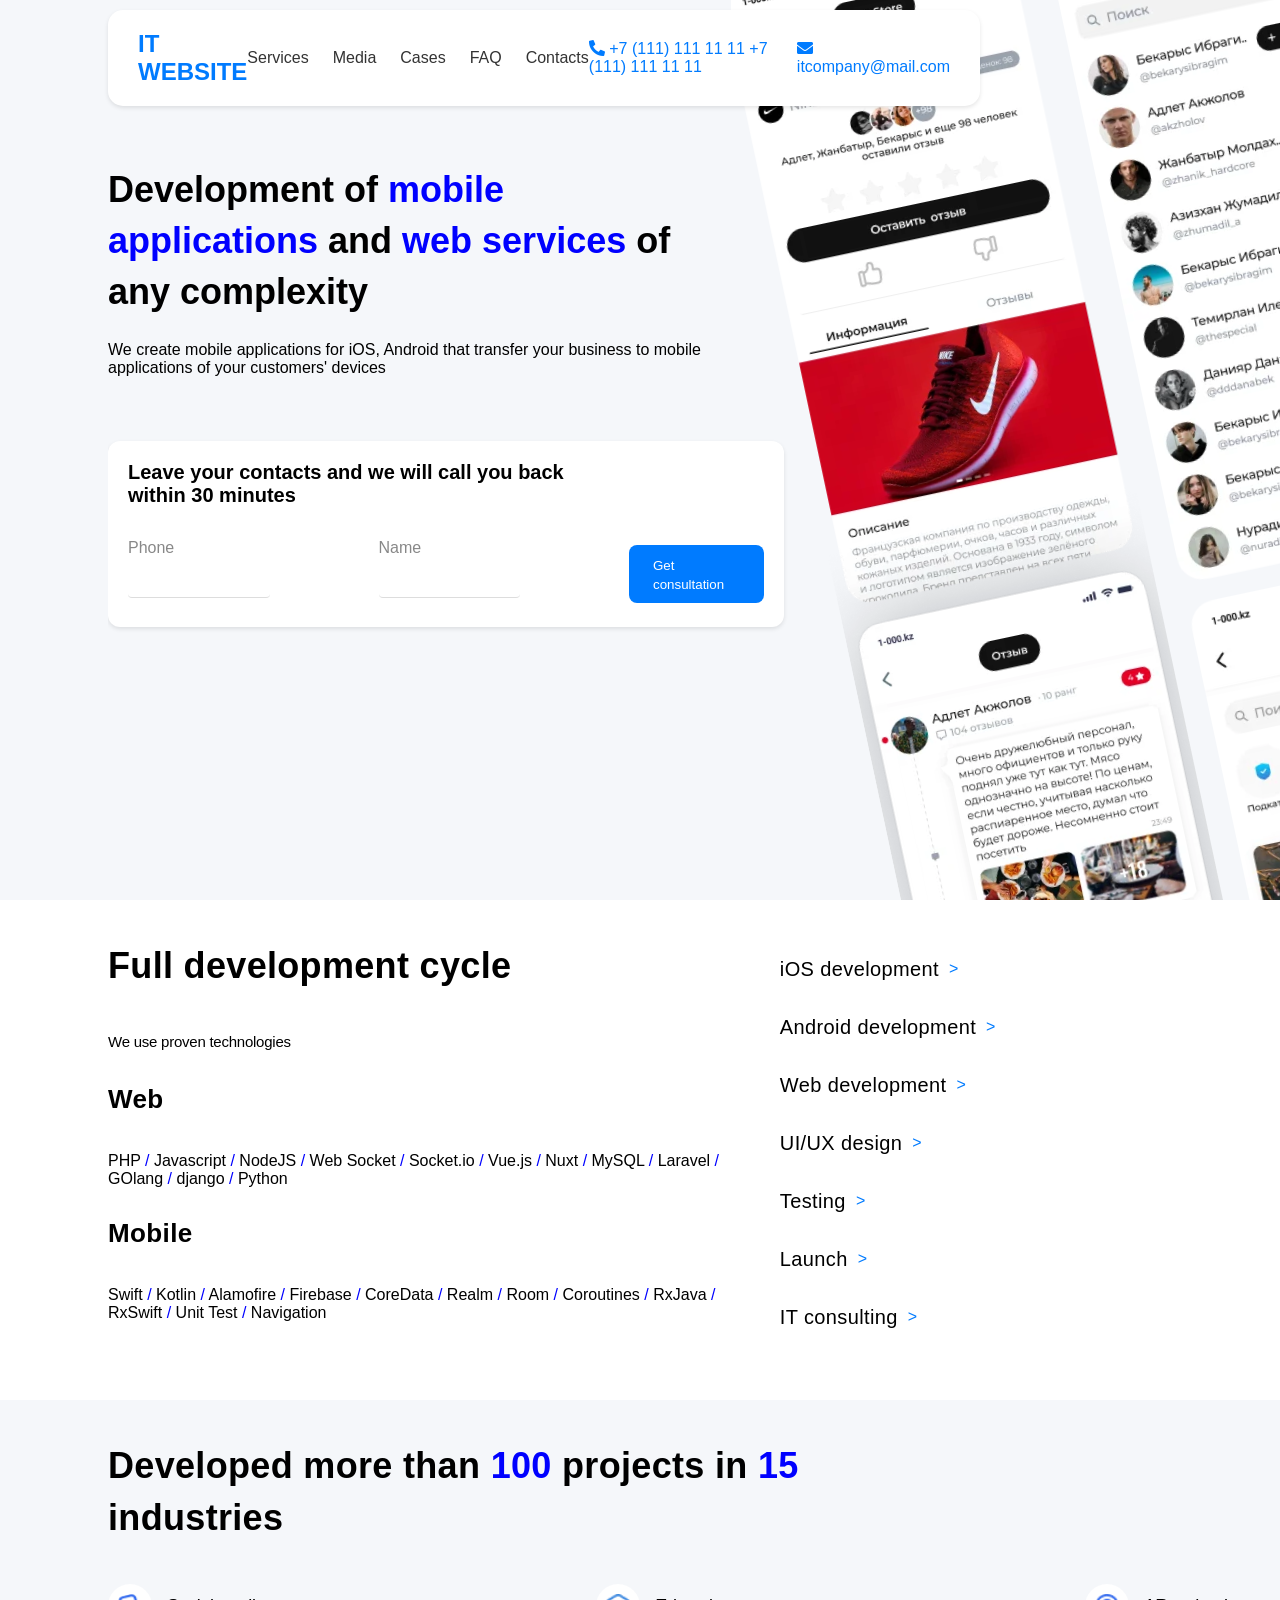
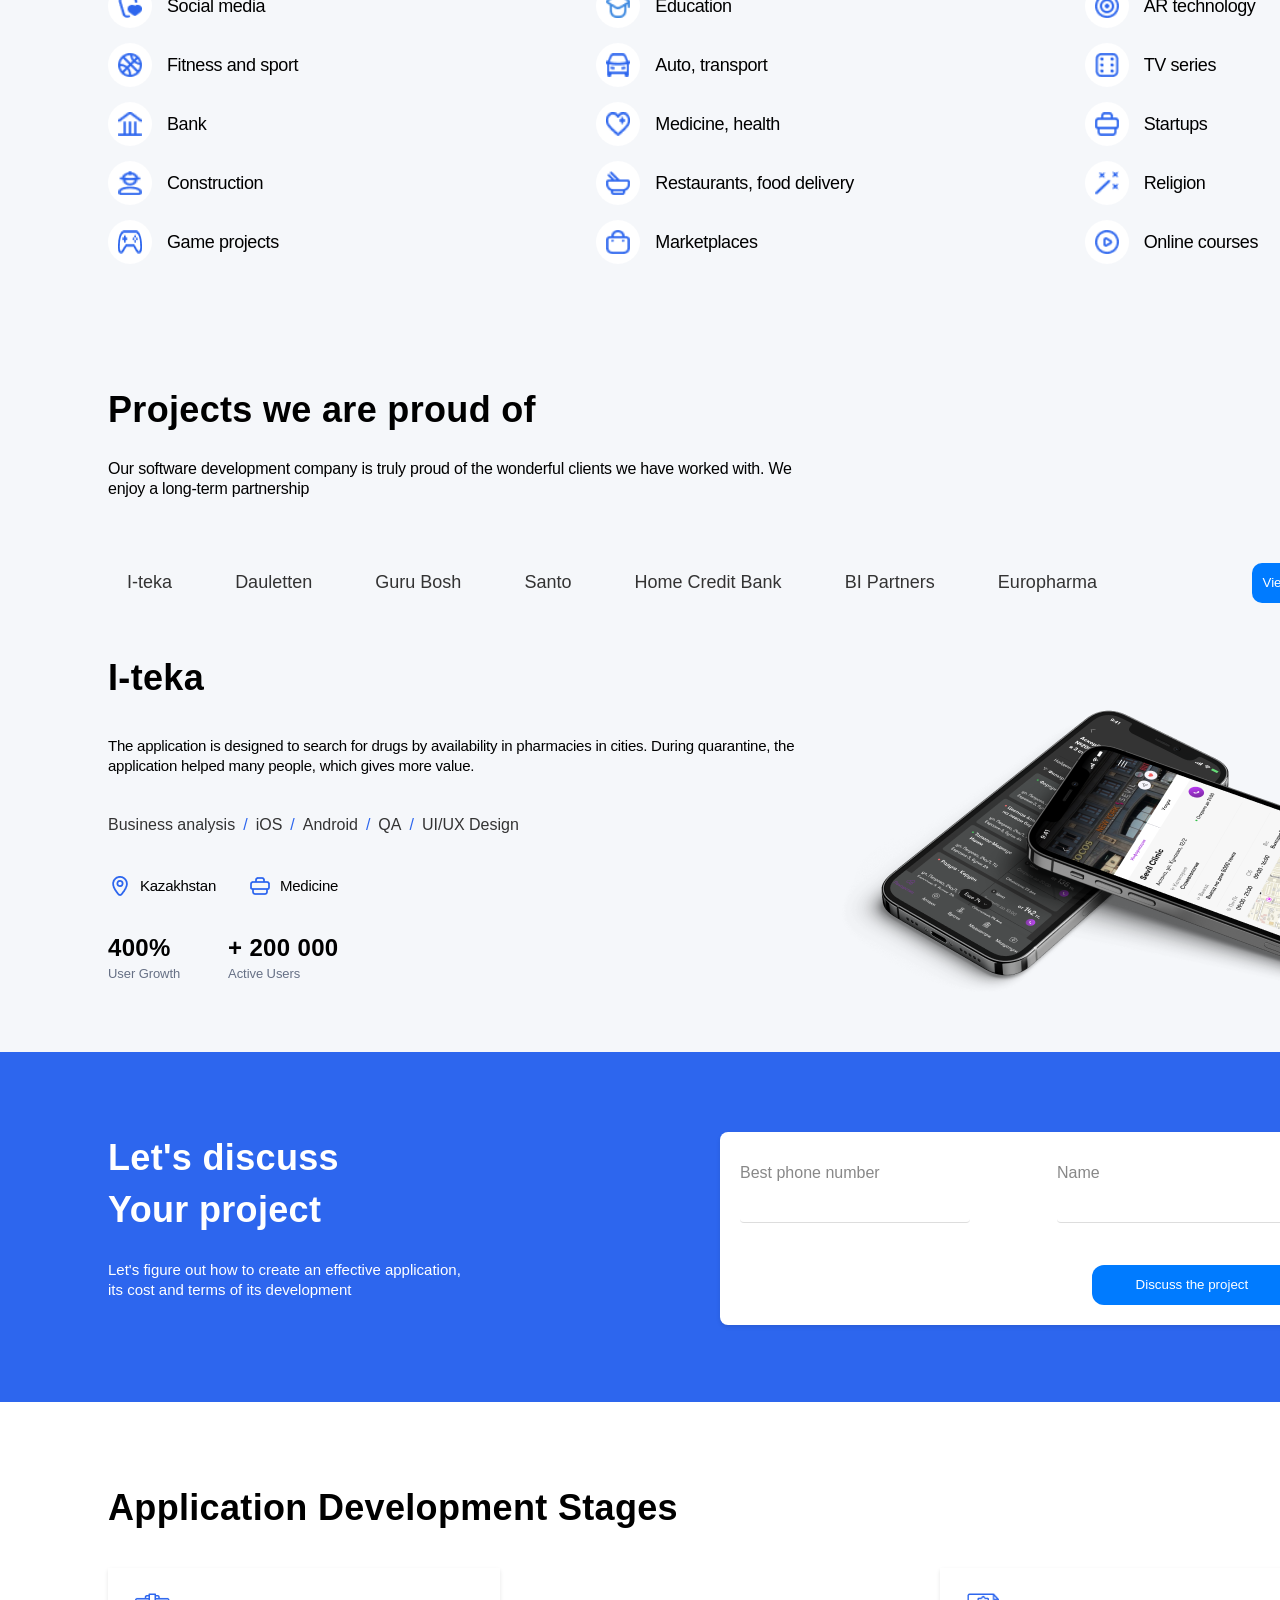
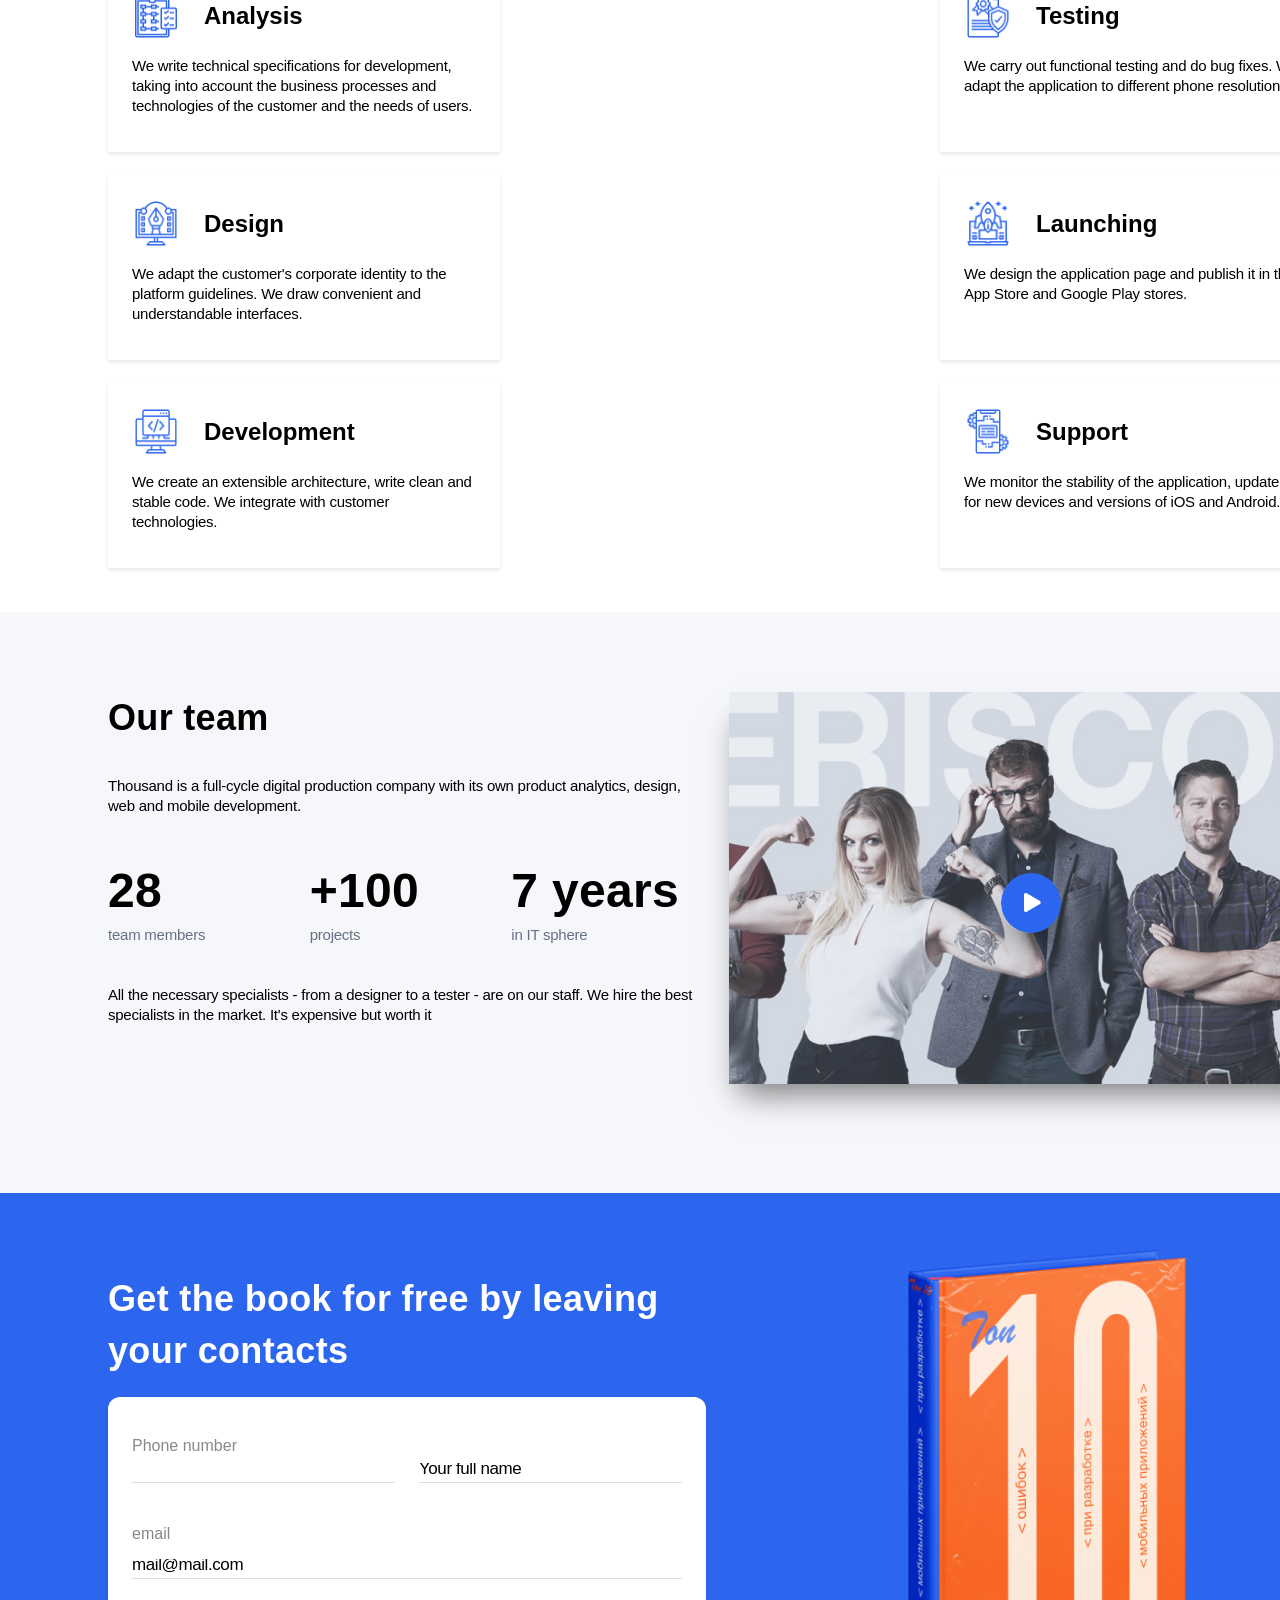
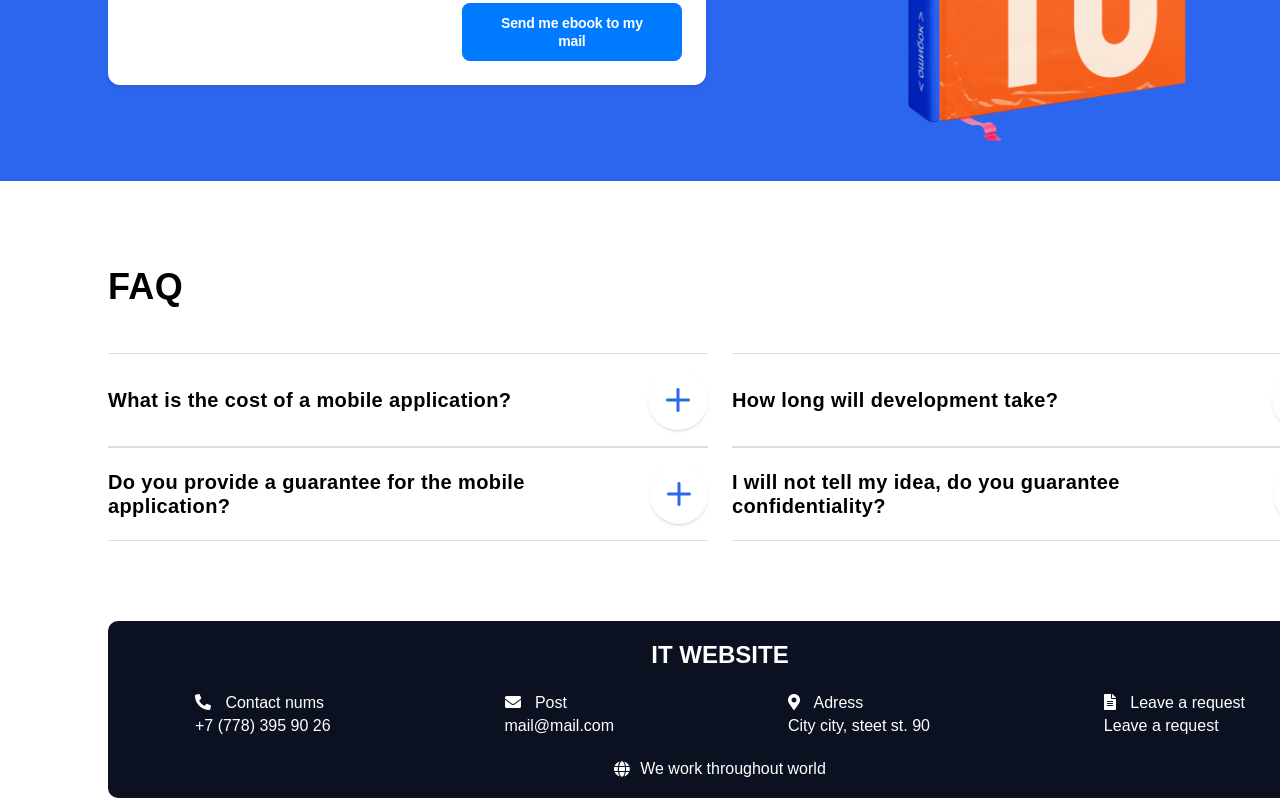
==== commit 0f4dc1ba: "fixed всего, включая оверфлоу картинок и размеры теперь норм" ====
--- a/src/index.html
+++ b/src/index.html
@@ -86,14 +86,17 @@
                 </div>
             </div>
 
-            <div class="images">
-                <div class="image-container-first">
-
-                </div>
-                <div class="image-container-second">
-
-                </div>
-            </div>
+            <div class="aaa">
+                <div class="images">
+                    <div class="image-container-first">
+
+                    </div>
+                    <div class="image-container-second">
+
+                    </div>
+                </div>
+            </div>
+
 
         </section>
         <section class="development-cycle">
@@ -400,7 +403,7 @@
                             technologies.</p>
                     </div>
                 </div>
-                <div class="box">
+                <div class="box right-align">
                     <div class="box-item">
                         <div class="item-header">
                             <img src="/src/assets/icons/copyright.png" alt="copyright">
@@ -536,33 +539,35 @@
             </div>
         </section>
     </main>
-    <footer>
-        <div class="footer">
-            <h1>IT WEBSITE</h1>
-            <div class="content">
-                <div>
-                    <p class="light-gray"><i class="fas fa-phone-alt"></i> Contact nums</p>
-                    <p>+7 (778) 395 90 26</p>
-                </div>
-                <div>
-                    <p class="light-gray"><i class="fas fa-envelope"></i> Post</p>
-                    <p>mail@mail.com</p>
-                </div>
-                <div>
-                    <p class="light-gray"><i class="fas fa-map-marker-alt"></i> Adress</p>
-                    <p>City city, steet st. 90</p>
-                </div>
-                <div>
-                    <p class="light-gray"><i class="fas fa-file-alt"></i> Leave a request</p>
-                    <p>Leave a request</p>
-                </div>
-            </div>
-            <div class="bottom">
-                <i class="fas fa-globe"></i>
-                <p>We work throughout world</p>
-            </div>
-        </div>
-    </footer>
+    <div class="footer-cont">
+        <footer>
+            <div class="footer">
+                <h1>IT WEBSITE</h1>
+                <div class="content">
+                    <div>
+                        <p class="light-gray"><i class="fas fa-phone-alt"></i> Contact nums</p>
+                        <p>+7 (778) 395 90 26</p>
+                    </div>
+                    <div>
+                        <p class="light-gray"><i class="fas fa-envelope"></i> Post</p>
+                        <p>mail@mail.com</p>
+                    </div>
+                    <div>
+                        <p class="light-gray"><i class="fas fa-map-marker-alt"></i> Adress</p>
+                        <p>City city, steet st. 90</p>
+                    </div>
+                    <div>
+                        <p class="light-gray"><i class="fas fa-file-alt"></i> Leave a request</p>
+                        <p>Leave a request</p>
+                    </div>
+                </div>
+                <div class="bottom">
+                    <i class="fas fa-globe"></i>
+                    <p>We work throughout world</p>
+                </div>
+            </div>
+        </footer>
+    </div>
 </body>
 
 
--- a/src/assets/styles/style.css
+++ b/src/assets/styles/style.css
@@ -5,6 +5,7 @@
   width: 100%;
   height: 100%;
   position: absolute;
+  width: 1440px;
 }
 
 .container {
@@ -31,7 +32,7 @@
   position: fixed;
   top: 10px;
   left: 108px;
-  right: 208px;
+  right: 300px;
   padding: 20px 30px;
   background-color: #fff;
   box-shadow: 0 2px 4px rgba(0, 0, 0, 0.1);
@@ -55,7 +56,7 @@
 nav {
   display: flex;
   justify-content: space-evenly;
-  gap: 20px;
+  gap: 24px;
 }
 nav a {
   text-decoration: none;
@@ -90,7 +91,7 @@
   padding: 20px 0;
   text-align: center;
   border-radius: 10px;
-  margin: 20px 108px 20px 108px;
+  margin: 0px 108px 20px 108px;
   overflow: hidden;
 }
 .footer h1 {
@@ -122,35 +123,52 @@
   margin-right: 10px;
 }
 
+.footer-cont {
+  width: 1440px;
+  background-color: white;
+}
+
 .intro {
   display: flex;
   justify-content: space-between;
-  align-items: center;
   margin: 0 0 0 108px;
   position: relative;
   overflow: hidden;
+  width: 1440px;
+  height: 900px;
 }
 .intro .text {
-  margin-top: 135px;
+  margin-top: 164px;
   width: 50%;
 }
 .intro .text h1 {
   font-size: 36px;
   font-weight: 700;
-  margin-bottom: 20px;
-  width: 90%;
+  margin-bottom: 24px;
+  line-height: 51px;
+  width: 80%;
+}
+.intro .aaa {
+  position: relative;
+  width: 709px;
+  height: 900px;
+  left: -108px;
+  overflow: hidden;
 }
 .intro .images {
   position: absolute; /* Убираем из потока */
-  top: 0;
-  right: -250px;
+  top: -100px;
+  right: -120px;
   bottom: 0;
   width: 50%;
+  width: 656px;
   height: 1960px;
   display: flex;
   justify-content: space-between;
-  z-index: -1;
-  transform: rotate(-15deg);
+  z-index: -1000;
+  transform: rotate(-12deg);
+  -webkit-clip-path: inset(0 0 0 0);
+          clip-path: inset(0 0 0 0);
 }
 .intro .images .image-container-first, .intro .images .image-container-second {
   position: absolute;
@@ -190,7 +208,7 @@
 
 .intro .text p {
   font-size: 16px;
-  margin-bottom: 40px;
+  margin-bottom: 64px;
   width: 90%;
 }
 
@@ -198,6 +216,8 @@
   background-color: white;
   margin-top: 0px;
   overflow: hidden;
+  width: 1440px;
+  height: 500px;
 }
 .development-cycle h1 {
   font-size: 36px;
@@ -255,7 +275,9 @@
   gap: 32px;
 }
 .development-cycle .content .right {
+  position: relative;
   margin: 25px 0 25px 0;
+  top: -20px;
 }
 .development-cycle .content .right ul {
   list-style: none;
@@ -293,14 +315,17 @@
 .form {
   background-color: #fff;
   padding: 20px;
-  border-radius: 8px;
+  border-radius: 12px;
   margin-bottom: 60px;
   box-shadow: 0 2px 4px rgba(0, 0, 0, 0.1);
   width: 95%;
+  width: 676px;
+  height: 186px;
 }
 .form h3 {
   width: 70%;
   font-size: 20px;
+  margin-bottom: 32px;
 }
 .form label {
   display: block;
@@ -320,16 +345,18 @@
 .form button {
   width: 15%;
   text-align: left;
-  padding: 10px;
-  margin: 20px 20px 0 0;
+  padding: 11px 24px 11px 24px;
   background-color: #007bff;
   color: #fff;
   border: none;
-  border-radius: 4px;
+  border-radius: 8px;
   cursor: pointer;
   align-content: flex-start;
   line-height: 1.5;
   white-space: normal;
+  align-self: center;
+  width: 135px;
+  height: 58px;
 }
 .form .form-elements {
   width: 100%;
@@ -339,6 +366,8 @@
 }
 
 .projects {
+  width: 1440px;
+  height: 1192px;
   overflow: hidden;
 }
 .projects h1 {
@@ -622,6 +651,8 @@
   overflow: hidden;
   margin-top: 0px;
   background-color: #2D66EE;
+  width: 1440px;
+  height: 350px;
 }
 .discussion-cont .disc-container {
   padding: 80px 108px 80px 108px;
@@ -713,6 +744,8 @@
   flex-direction: column;
   background-color: white;
   padding: 80px 108px 80px 108px;
+  width: 1440px;
+  height: 810px;
 }
 .app-dev-stages h1 {
   width: 50%;
@@ -732,6 +765,9 @@
   justify-content: space-between;
   align-items: flex-start;
 }
+.app-dev-stages .two-boxes .right-align {
+  align-items: flex-end;
+}
 .app-dev-stages .two-boxes .box {
   display: flex;
   flex-direction: column;
@@ -749,6 +785,7 @@
   gap: 24px;
   align-items: center;
   padding: 24px 0 0 24px;
+  margin-bottom: 16px;
 }
 .app-dev-stages .two-boxes .box .box-item .item-header img {
   width: 48px;
@@ -774,6 +811,8 @@
   display: flex;
   flex-direction: row;
   gap: 32px;
+  width: 1440px;
+  height: 581.26px;
 }
 .our-team .team_main-info {
   display: flex;
@@ -862,6 +901,8 @@
   overflow: hidden;
   margin-top: 0px;
   background-color: #2D66EE;
+  width: 1440px;
+  height: 588px;
 }
 .get-book .get-book_container {
   width: 100%;
@@ -991,6 +1032,7 @@
 .FAQ {
   overflow: hidden;
   background-color: white;
+  width: 1440px;
 }
 .FAQ .FAQ-container {
   padding: 80px 108px 80px 108px;
@@ -1098,7 +1140,11 @@
   header .contact-info .phones {
     display: none;
   }
+  .footer-cont {
+    width: 768px;
+  }
   .footer {
+    width: 768px;
     margin: 0;
     padding: 46px 21px 37px 21px;
   }
@@ -1122,10 +1168,11 @@
   .intro {
     margin: 0px 0px 0 33px;
     overflow: hidden;
+    width: 768px;
   }
   .intro .text {
     padding-top: 138px !important;
-    width: 50% !important;
+    width: 60% !important;
     margin-top: 0;
   }
   .intro .text h1 {
@@ -1207,6 +1254,9 @@
     border-radius: 24px 0px 0px 0px;
     opacity: 0px;
   }
+  .development-cycle {
+    width: 768px;
+  }
   .development-cycle h1 {
     font-size: 28px;
     font-weight: 700;
@@ -1280,6 +1330,8 @@
             text-decoration-skip-ink: none;
   }
   .our-team {
+    width: 768px;
+    height: 884px;
     flex-direction: column !important;
     padding: 38px 34px 52px 30px;
   }
@@ -1323,8 +1375,13 @@
     width: 10%;
   }
   .projects, .container {
+    width: 768px;
+    height: 1368px;
     margin: 0 !important;
     padding: 0;
+  }
+  .projects {
+    width: 768px;
   }
   .projects .projects-header h1 {
     font-size: 28px;
@@ -1339,7 +1396,34 @@
   }
   .projects .projects-lists {
     margin: 32px 36px 44px 33px !important;
+    display: grid;
+    grid-template-columns: 1fr 1fr;
+    gap: 20px;
+    grid-auto-rows: min-content;
+    grid-auto-flow: row dense;
+  }
+  .projects .projects-lists .theme-left,
+  .projects .projects-lists .theme-center,
+  .projects .projects-lists .theme-right {
+    display: contents;
+  }
+  .projects .projects-lists ul {
+    margin: 0;
+    padding: 0;
+    list-style: none;
+    display: contents;
+  }
+  .projects .projects-lists ul .icon-list {
+    display: flex;
+    flex-direction: row;
+    align-items: center;
     gap: 15px;
+  }
+  .projects .projects-lists ul .icon-list:nth-of-type(1), .projects .projects-lists ul .icon-list:nth-of-type(2) {
+    grid-column: 1;
+  }
+  .projects .projects-lists ul .icon-list:nth-of-type(9), .projects .projects-lists ul .icon-list:nth-of-type(10), .projects .projects-lists ul .icon-list:nth-of-type(11), .projects .projects-lists ul .icon-list:nth-of-type(12), .projects .projects-lists ul .icon-list:nth-of-type(13), .projects .projects-lists ul .icon-list:nth-of-type(14), .projects .projects-lists ul .icon-list:nth-of-type(15) {
+    grid-column: 2;
   }
   .projects .project-example .project-text .project-text_container {
     width: 100%;
@@ -1443,6 +1527,9 @@
     -webkit-text-decoration-skip-ink: none;
             text-decoration-skip-ink: none;
   }
+  .get-book {
+    width: 768px;
+  }
   .get-book .main_get-book {
     justify-content: space-evenly !important;
   }
@@ -1479,6 +1566,10 @@
     left: 50px !important;
     top: 20px;
   }
+  .discussion-cont {
+    width: 768px;
+    height: 428px;
+  }
   .discussion-cont .disc-container {
     padding: 22px 144px 32px 38px !important;
     margin: 0;
@@ -1519,6 +1610,8 @@
     padding: 12px;
   }
   .app-dev-stages {
+    width: 768px;
+    height: 1300px;
     margin: 0;
     padding: 32px 53px 32px 42px !important;
   }
@@ -1573,6 +1666,9 @@
     text-underline-position: from-font;
     -webkit-text-decoration-skip-ink: none;
             text-decoration-skip-ink: none;
+  }
+  .FAQ {
+    width: 768px;
   }
   .FAQ .FAQ-container {
     padding: 22px 77px 32px 36px;
@@ -1618,6 +1714,9 @@
     display: block;
     height: 27px;
   }
+  .footer-cont {
+    width: 426px;
+  }
   .footer {
     margin: 0;
     padding: 46px 21px 37px 21px;
@@ -1656,6 +1755,8 @@
     left: -8px;
     gap: 0px;
     opacity: 0px;
+    width: 426px;
+    height: 1267px;
   }
   .intro .text {
     padding-top: 138px !important;
@@ -1686,7 +1787,7 @@
   }
   .intro .text .form {
     position: relative;
-    width: 382px;
+    width: 412px;
     height: auto;
     border-radius: 12px 12px 12px 12px;
     padding: 32px 55px 32px 32px;
@@ -1746,6 +1847,10 @@
     right: -50px;
     top: -100px;
   }
+  .development-cycle {
+    width: 426px;
+    height: 900px;
+  }
   .development-cycle h1 {
     font-size: 28px;
     font-weight: 700;
@@ -1875,6 +1980,11 @@
   .projects, .container {
     margin: 0 !important;
     padding: 0;
+    width: 426px;
+    height: 1670px;
+  }
+  .projects {
+    width: 426px;
   }
   .projects .projects-header {
     width: 100%;
@@ -2031,7 +2141,7 @@
             text-decoration-skip-ink: none;
   }
   .get-book {
-    width: 428px;
+    width: 426px;
     height: 923px;
   }
   .get-book .main_get-book {
@@ -2082,6 +2192,10 @@
     top: -480px !important;
     left: -30px !important;
   }
+  .discussion-cont {
+    width: 426px;
+    height: 559px;
+  }
   .discussion-cont .disc-container {
     padding: 34px 16px 55px 16px !important;
     margin: 0;
@@ -2135,6 +2249,8 @@
     width: 80%;
   }
   .app-dev-stages {
+    width: 426px;
+    height: 1400px;
     margin: 0;
     padding: 32px 32px 20px 16px !important;
   }
@@ -2190,6 +2306,9 @@
     -webkit-text-decoration-skip-ink: none;
             text-decoration-skip-ink: none;
   }
+  .FAQ {
+    width: 426px;
+  }
   .FAQ .FAQ-container {
     padding: 32px 16px 32px 16px;
   }
@@ -2200,8 +2319,14 @@
   .FAQ .FAQ-container .FAQ-questions .FAQ-left {
     width: 100%;
   }
+  .FAQ .FAQ-container .FAQ-questions .FAQ-left .FAQ-box .faq p {
+    width: 90%;
+  }
   .FAQ .FAQ-container .FAQ-questions .FAQ-right {
     width: 100%;
+  }
+  .FAQ .FAQ-container .FAQ-questions .FAQ-right .FAQ-box .faq p {
+    width: 90%;
   }
 }
 .menu-overlay {
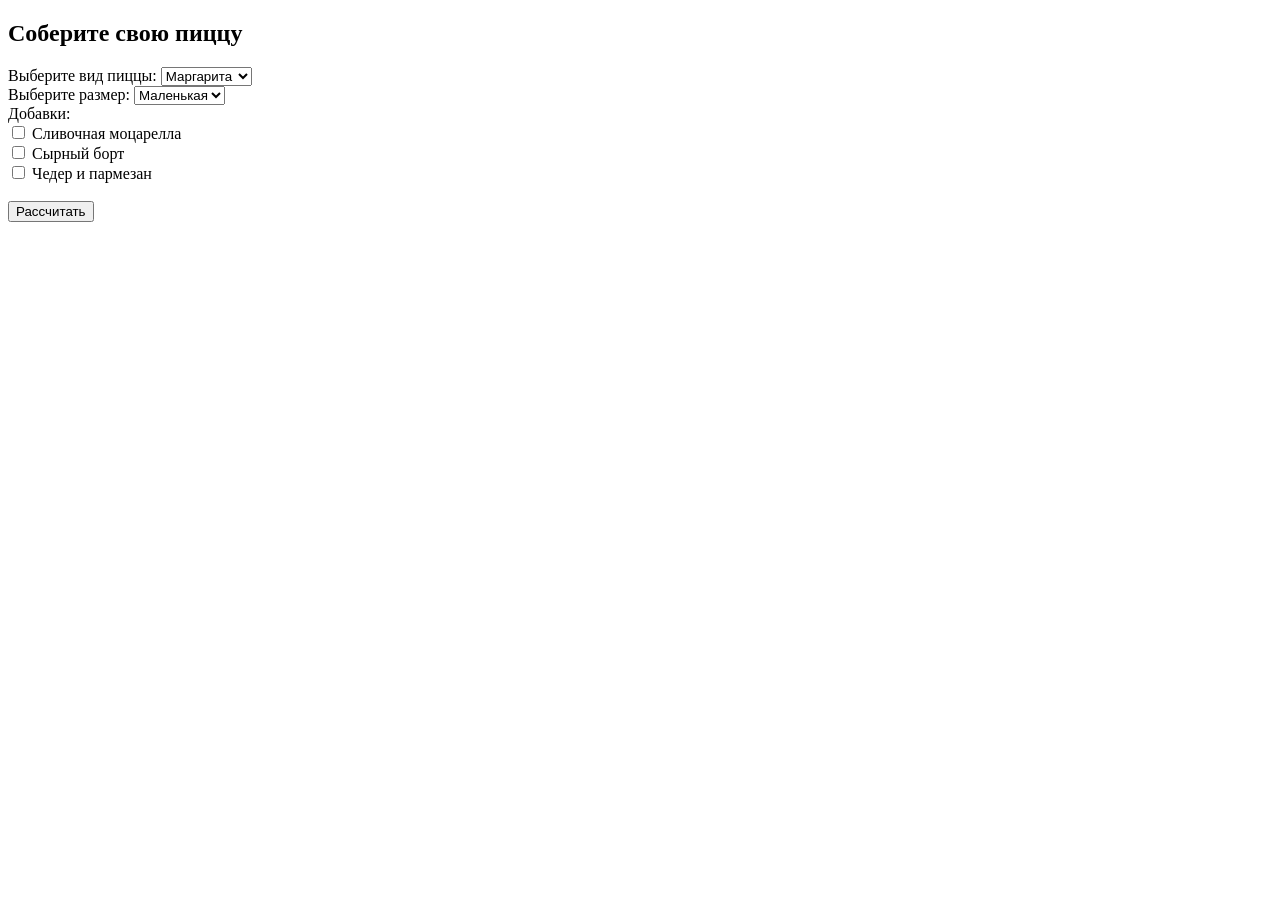
==== commit a2235ef2: "index.html + index.js" ====
--- a/src/index.html
+++ b/src/index.html
@@ -4,572 +4,32 @@
 <head>
     <meta charset="UTF-8">
     <meta name="viewport" content="width=device-width, initial-scale=1.0">
-    <title>IT Website</title>
-    <link rel="stylesheet" href="/src/assets/styles/style.css">
-    <link href="https://cdnjs.cloudflare.com/ajax/libs/font-awesome/5.15.3/css/all.min.css" rel="stylesheet">
+    <title>Калькулятор Пиццы</title>
+    <script src="index.js" defer></script>
 </head>
 
 <body>
-
-    <header>
-        <img src="/src/assets/icons/burger.png" alt="" id="burger-icon">
-
-        <div class="logo">IT WEBSITE</div>
-        <nav>
-            <a href="#">Services</a>
-            <a href="#">Media</a>
-            <a href="#">Cases</a>
-            <a href="#">FAQ</a>
-            <a href="#">Contacts</a>
-        </nav>
-        <div class="contact-info">
-            <div class="phones">
-                <a href="#"><i class="fas fa-phone-alt"></i> +7 (111) 111 11 11</a>
-                <a href="#">+7 (111) 111 11 11</a>
-            </div>
-            <div class="email">
-                <a href="#"><i class="fas fa-envelope"></i> itcompany@mail.com</a>
-            </div>
-        </div>
-    </header>
-
-    <div class="menu-overlay" id="menu-overlay">
-        <div class="menu-content">
-            <span id="close-menu" class="close-icon">&times;</span>
-            <div class="logo">IT WEBSITE</div>
-            <nav>
-                <a href="#">Services</a>
-                <a href="#">Media</a>
-                <a href="#">Cases</a>
-                <a href="#">FAQ</a>
-                <a href="#">Contacts</a>
-            </nav>
-            <div class="contact-info">
-                <div class="phones">
-                    <a href="#"><i class="fas fa-phone-alt"></i> +7 (111) 111 11 11</a>
-                    <a href="#">+7 (111) 111 11 11</a>
-                </div>
-                <div class="email">
-                    <a href="#"><i class="fas fa-envelope"></i> itcompany@mail.com</a>
-                </div>
-            </div>
-        </div>
-    </div>
-
-    <script src="/src/index.js"></script>
-
-    <main>
-        <section class="intro">
-
-            <div class="text">
-                <h1> Development of <span class="blue"> mobile applications </span> and <span class="blue"> web
-                        services</span> of
-                    any complexity
-                </h1>
-                <p>We create mobile applications for iOS, Android that transfer your business to mobile applications of
-                    your customers' devices </p>
-                <div class="form">
-                    <div class="intro-title-container">
-                        <h3 class="intro-title">Leave your contacts and we will call you back within 30 minutes</h3>
-                    </div>
-                    <div class="form-elements">
-                        <div>
-                            <label for="phone">Phone</label>
-                            <input id="phone" type="text" />
-                        </div>
-                        <div>
-                            <label for="name">Name</label>
-                            <input id="name" type="text" />
-                        </div>
-                        <button>Get consultation</button>
-                    </div>
-                </div>
-            </div>
-
-            <div class="aaa">
-                <div class="images">
-                    <div class="image-container-first">
-
-                    </div>
-                    <div class="image-container-second">
-
-                    </div>
-                </div>
-            </div>
-
-
-        </section>
-        <section class="development-cycle">
-            <div class="container">
-
-                <div class="content">
-                    <div class="left">
-                        <div class="dev-cycle_title">
-                            <h1>Full development cycle</h1>
-                            <p>We use proven technologies</p>
-                        </div>
-                        <div class="two_types">
-                            <div class="web">
-                                <h3>Web</h3>
-                                <p>
-                                    PHP <span class="blue">/</span> Javascript <span class="blue">/</span> NodeJS
-                                    <span class="blue">/</span> Web Socket <span class="blue">/</span>
-                                    Socket.io <span class="blue">/</span> Vue.js <span class="blue">/</span> Nuxt
-                                    <span class="blue">/</span> MySQL <span class="blue">/</span>
-                                    Laravel <span class="blue">/</span>
-                                    GOlang <span class="blue">/</span> django <span class="blue">/</span> Python
-                                </p>
-                            </div>
-                            <div class="mobile">
-                                <h3>Mobile</h3>
-                                <p>
-                                    Swift <span class="blue">/</span> Kotlin <span class="blue">/</span> Alamofire
-                                    <span class="blue">/</span> Firebase <span class="blue">/</span>
-                                    CoreData <span class="blue">/</span> Realm <span class="blue">/</span> Room <span
-                                        class="blue">/</span>
-                                    Coroutines <span class="blue">/</span> RxJava <span class="blue">/</span> RxSwift
-                                    <span class="blue">/</span> Unit Test
-                                    <span class="blue">/</span> Navigation
-                                </p>
-                            </div>
-                        </div>
-                    </div>
-                    <div class="right">
-                        <ul>
-                            <li><a href="#">iOS development</a></li>
-                            <li><a href="#">Android development</a></li>
-                            <li><a href="#">Web development</a></li>
-                            <li><a href="#">UI/UX design</a></li>
-                            <li><a href="#">Testing</a></li>
-                            <li><a href="#">Launch</a></li>
-                            <li><a href="#">IT consulting</a></li>
-                        </ul>
-                    </div>
-                </div>
-            </div>
-        </section>
-        <section class="projects container">
-            <article class="projects-header">
-                <h1>Developed more than <span class="blue">100</span> projects in <span class="blue">15</span>
-                    industries</h1>
-            </article>
-            <div class="projects-lists">
-                <div class="theme-left">
-                    <ul>
-                        <div class="icon-list">
-                            <div class="white-circle">
-                                <img src="/src/assets/icons/phone-little.png" alt="phone-icon">
-                            </div>
-                            <li>Social media</li>
-                        </div>
-                        <div class="icon-list">
-                            <div class="white-circle">
-                                <img src="/src/assets/icons/ball.png" alt="ball">
-                            </div>
-                            <li>Fitness and sport</li>
-                        </div>
-                        <div class="icon-list">
-                            <div class="white-circle">
-                                <img src="/src/assets/icons/court.png" alt="court">
-                            </div>
-                            <li>Bank</li>
-                        </div>
-                        <div class="icon-list">
-                            <div class="white-circle">
-                                <img src="/src/assets/icons/constr.png" alt="Construction">
-                            </div>
-                            <li>Construction</li>
-                        </div>
-                        <div class="icon-list">
-                            <div class="white-circle">
-                                <img src="/src/assets/icons/game.png" alt="gamepad">
-                            </div>
-                            <li>Game projects</li>
-                        </div>
-                    </ul>
-                </div>
-                <div class="theme-center">
-                    <ul>
-                        <div class="icon-list">
-                            <div class="white-circle">
-                                <img src="/src/assets/icons/ed.png" alt="ed">
-                            </div>
-                            <li>Education</li>
-                        </div>
-                        <div class="icon-list">
-                            <div class="white-circle">
-                                <img src="/src/assets/icons/au.png" alt="auto">
-                            </div>
-                            <li>Auto, transport</li>
-                        </div>
-                        <div class="icon-list">
-                            <div class="white-circle">
-                                <img src="/src/assets/icons/med.png" alt="medicine">
-                            </div>
-                            <li>Medicine, health</a></li>
-                        </div>
-                        <div class="icon-list">
-                            <div class="white-circle">
-                                <img src="/src/assets/icons/rest.png" alt="food">
-                            </div>
-                            <li>Restaurants, food delivery</li>
-                        </div>
-                        <div class="icon-list">
-                            <div class="white-circle">
-                                <img src="/src/assets/icons/marketplace.png" alt="market">
-                            </div>
-                            <li>Marketplaces</li>
-                        </div>
-                    </ul>
-                </div>
-                <div class="theme-right">
-                    <ul>
-                        <div class="icon-list">
-                            <div class="white-circle">
-                                <img src="/src/assets/icons/AR.png" alt="AR">
-                            </div>
-                            <li>AR technology</li>
-                        </div>
-                        <div class="icon-list">
-                            <div class="white-circle">
-                                <img src="/src/assets/icons/TV.png" alt="TV">
-                            </div>
-                            <li>TV series</li>
-                        </div>
-                        <div class="icon-list">
-                            <div class="white-circle">
-                                <img src="/src/assets/icons/Start.png" alt="startups">
-                            </div>
-                            <li>Startups</li>
-                        </div>
-                        <div class="icon-list">
-                            <div class="white-circle">
-                                <img src="/src/assets/icons/magic.png" alt="religion">
-                            </div>
-                            <li>Religion</li>
-                        </div>
-                        <div class="icon-list">
-                            <div class="white-circle">
-                                <img src="/src/assets/icons/online.png" alt="courses">
-                            </div>
-                            <li>Online courses</li>
-                        </div>
-
-
-
-
-
-                    </ul>
-                </div>
-            </div>
-
-
-            <section class="project-example">
-                <article class="project-text">
-                    <div class="project-text_container">
-                        <h1>Projects we are proud of</h1>
-                        <p>Our software development company is truly proud of the wonderful clients we have worked with.
-                            We enjoy a long-term partnership</p>
-                    </div>
-                </article>
-                <article class="I-teka">
-                    <div class="I-teka_container">
-                        <nav>
-                            <a href="#">I-teka</a>
-                            <a href="#">Dauletten</a>
-                            <a href="#">Guru Bosh</a>
-                            <a href="#">Santo</a>
-                            <a href="#">Home Credit Bank</a>
-                            <a href="#">BI Partners</a>
-                            <a href="#">Europharma</a>
-                        </nav>
-                        <div class="button_I-teka">
-                            <button>View 100 more projects</button>
-                        </div>
-                    </div>
-                    <div class="I-teka_main">
-                        <div class="I-teka_main-info">
-                            <h1>I-teka</h1>
-                            <div class="I-teka_main-info-desc">
-                                <p>The application is designed to search for drugs by availability in pharmacies in
-                                    cities. During quarantine, the application helped many people, which gives more
-                                    value.</p>
-
-                                <nav>
-                                    <a href="#">Business analysis</a>
-                                    <a href="#">iOS</a>
-                                    <a href="#">Android</a>
-                                    <a href="#">QA</a>
-                                    <a href="#">UI/UX Design</a>
-                                </nav>
-                                <div class="icons-labels">
-                                    <div class="kazah">
-                                        <div class="image_i-teka_wrapper">
-                                            <img src="/src/assets/icons/geo.png" alt="ed">
-                                        </div>
-                                        <p>Kazakhstan</p>
-                                    </div>
-                                    <div class="medicine">
-                                        <div class="image_i-teka_wrapper">
-                                            <img src="/src/assets/icons/bag.png" alt="ed">
-                                        </div>
-                                        <p>Medicine</p>
-                                    </div>
-                                </div>
-                                <div class="user-numbers">
-                                    <div class="user_growth">
-                                        <p class="numbers">400%</p>
-                                        <p class="numbers-label">User Growth</p>
-                                    </div>
-                                    <div class="active_users">
-                                        <p class="numbers">+ 200 000</p>
-                                        <p class="numbers-label">Active Users</p>
-                                    </div>
-
-                                </div>
-                                <div class="store-images">
-                                    <button class="AppStore">
-                                        <img src="/src/assets/img/AppStore.png" alt="AppStore">
-                                    </button>
-                                    <button class="GooglePlay">
-                                        <img src="/src/assets/img/GooglePlay.png" alt="GooglePlay">
-                                    </button>
-
-                                </div>
-                            </div>
-                        </div>
-                        <div class="I-teka_main-img">
-                            <img src="/src/assets/img/i-teka.png" alt="I-teka image">
-                        </div>
-
-                    </div>
-
-                </article>
-            </section>
-        </section>
-
-        <section class="discussion-cont">
-            <div class="disc-container">
-                <div class="text-elements-disc">
-                    <h1>Let's discuss Your project</h1>
-                    <p>Let's figure out how to create an effective application,
-                        its cost and terms of its development</p>
-                </div>
-                <form>
-                    <div class="input-fields">
-                        <div>
-                            <label for="phone">Best phone number</label>
-                            <input id="phone" type="text" />
-                        </div>
-                        <div>
-                            <label for="name">Name</label>
-                            <input id="name" type="text" />
-                        </div>
-                    </div>
-                    <button>Discuss the project</button>
-                </form>
-            </div>
-
-        </section>
-
-        <section class="app-dev-stages">
-            <article class="app-dev-stages_header">
-                <h1>Application Development Stages</h1>
-            </article>
-            <div class="two-boxes">
-                <div class="box">
-                    <div class="box-item">
-                        <div class="item-header">
-                            <img src="/src/assets/icons/plan.png" alt="plan">
-                            <h2>Analysis</h2>
-                        </div>
-                        <p>We write technical specifications for development, taking into account the business
-                            processes and technologies of the customer and the needs of users.</p>
-                    </div>
-                    <div class="box-item">
-                        <div class="item-header">
-                            <img src="/src/assets/icons/design.png" alt="design">
-                            <h2>Design</h2>
-                        </div>
-                        <p>We adapt the customer's corporate identity to the platform guidelines. We draw convenient and
-                            understandable interfaces.</p>
-                    </div>
-                    <div class="box-item">
-                        <div class="item-header">
-                            <img src="/src/assets/icons/computer coding.png" alt="computer-coding">
-                            <h2>Development</h2>
-                        </div>
-                        <p>We create an extensible architecture, write clean and stable code. We integrate with customer
-                            technologies.</p>
-                    </div>
-                </div>
-                <div class="box right-align">
-                    <div class="box-item">
-                        <div class="item-header">
-                            <img src="/src/assets/icons/copyright.png" alt="copyright">
-                            <h2>Testing</h2>
-                        </div>
-                        <p>We carry out functional testing and do bug fixes. We adapt the application to different phone
-                            resolutions.</p>
-                    </div>
-                    <div class="box-item">
-                        <div class="item-header">
-                            <img src="/src/assets/icons/hosting.png" alt="hosting">
-                            <h2>Launching</h2>
-                        </div>
-                        <p>We design the application page and publish it in the App Store and Google Play stores.
-                        </p>
-                    </div>
-                    <div class="box-item">
-                        <div class="item-header">
-                            <img src="/src/assets/icons/mobile setting.png" alt="mobile-setting">
-                            <h2>Support</h2>
-                        </div>
-                        <p>We monitor the stability of the application, update it for new devices and versions of iOS
-                            and Android.</p>
-                    </div>
-                </div>
-            </div>
-        </section>
-
-        <section class="our-team">
-            <article class="team_main-info">
-                <h1>Our team</h1>
-                <p>Thousand is a full-cycle digital production company with its own product analytics, design, web and
-                    mobile development.</p>
-                <div class="team_info-disc">
-                    <div class="box_info-team">
-                        <h1>28</h1>
-                        <p>team members</p>
-                    </div>
-                    <div class="box_info-team">
-                        <h1>+100</h1>
-                        <p>projects</p>
-                    </div>
-                    <div class="box_info-team">
-                        <h1>7 years</h1>
-                        <p>in IT sphere</p>
-                    </div>
-                </div>
-                <p class="allthe">All the necessary specialists - from a designer to a tester - are on our staff. We
-                    hire the best
-                    specialists in the market. It's expensive but worth it</p>
-            </article>
-            <div class="img-wrapper">
-                <img src="/src/assets/img/ourteamPhoto.png" alt="our-team">
-                <img src="/src/assets/icons/play-button.png" alt="play-button" class="play-button">
-            </div>
-        </section>
-
-        <section class="get-book">
-            <div class="get-book_container">
-                <article class="main_get-book">
-                    <div class="info_get-book">
-                        <h1>Get the book for free by leaving your contacts</h1>
-                        <form>
-                            <div class="input-fields">
-                                <div class="phone-name">
-                                    <div>
-                                        <p>Phone number</p>
-                                        <input id="phone" type="text" />
-                                    </div>
-                                    <div>
-                                        <p style="color:white">Как мы можем к вам обращаться?</p>
-                                        <input id="phone" type="text" placeholder="Your full name" />
-                                    </div>
-                                </div>
-                                <div class="email">
-                                    <p>email</p>
-                                    <input id="phone" type="text" placeholder="mail@mail.com" />
-                                </div>
-                            </div>
-                            <button>Send me ebook to my mail</button>
-                        </form>
-                    </div>
-                    <div class="img_get-book">
-                        <img src="/src/assets/img/книга-2.png" alt="book-2">
-                    </div>
-                </article>
-            </div>
-        </section>
-
-        <section class="FAQ">
-            <div class="FAQ-container">
-                <article class="FAQ-header">
-                    <h1>FAQ</h1>
-                </article>
-                <article class="FAQ-questions">
-                    <div class="FAQ-left">
-                        <div class="FAQ-box">
-                            <div class="faq">
-                                <p>What is the cost of a mobile application?</p>
-                                <div class="image-wrapper">
-                                    <img src="/src/assets/icons/plus.png" alt="expand">
-                                </div>
-                            </div>
-                        </div>
-                        <div class="FAQ-box">
-                            <div class="faq">
-                                <p>Do you provide a guarantee for the mobile application?</p>
-                                <div class="image-wrapper">
-                                    <img src="/src/assets/icons/plus.png" alt="expand">
-                                </div>
-                            </div>
-                        </div>
-                    </div>
-                    <div class="FAQ-right">
-                        <div class="FAQ-box">
-                            <div class="faq">
-                                <p>How long will development take?</p>
-                                <div class="image-wrapper">
-                                    <img src="/src/assets/icons/plus.png" alt="expand">
-                                </div>
-                            </div>
-                        </div>
-                        <div class="FAQ-box">
-                            <div class="faq">
-                                <p>I will not tell my idea, do you guarantee confidentiality?</p>
-                                <div class="image-wrapper">
-                                    <img src="/src/assets/icons/plus.png" alt="expand">
-                                </div>
-                            </div>
-                        </div>
-                    </div>
-                </article>
-            </div>
-        </section>
-    </main>
-    <div class="footer-cont">
-        <footer>
-            <div class="footer">
-                <h1>IT WEBSITE</h1>
-                <div class="content">
-                    <div>
-                        <p class="light-gray"><i class="fas fa-phone-alt"></i> Contact nums</p>
-                        <p>+7 (778) 395 90 26</p>
-                    </div>
-                    <div>
-                        <p class="light-gray"><i class="fas fa-envelope"></i> Post</p>
-                        <p>mail@mail.com</p>
-                    </div>
-                    <div>
-                        <p class="light-gray"><i class="fas fa-map-marker-alt"></i> Adress</p>
-                        <p>City city, steet st. 90</p>
-                    </div>
-                    <div>
-                        <p class="light-gray"><i class="fas fa-file-alt"></i> Leave a request</p>
-                        <p>Leave a request</p>
-                    </div>
-                </div>
-                <div class="bottom">
-                    <i class="fas fa-globe"></i>
-                    <p>We work throughout world</p>
-                </div>
-            </div>
-        </footer>
-    </div>
+    <h2>Соберите свою пиццу</h2>
+    <label>Выберите вид пиццы:</label>
+    <select id="pizzaType">
+        <option value="Маргарита">Маргарита</option>
+        <option value="Пепперони">Пепперони</option>
+        <option value="Баварская">Баварская</option>
+    </select>
+    <br>
+    <label>Выберите размер:</label>
+    <select id="pizzaSize">
+        <option value="маленькая">Маленькая</option>
+        <option value="большая">Большая</option>
+    </select>
+    <br>
+    <label>Добавки:</label><br>
+    <input type="checkbox" id="mozzarella" value="mozzarella"> Сливочная моцарелла<br>
+    <input type="checkbox" id="cheeseBorder" value="cheeseBorder"> Сырный борт<br>
+    <input type="checkbox" id="cheddarParmesan" value="cheddarParmesan"> Чедер и пармезан<br>
+    <br>
+    <button onclick="calculatePizza()">Рассчитать</button>
+    <p id="result"></p>
 </body>
 
-
-
 </html>
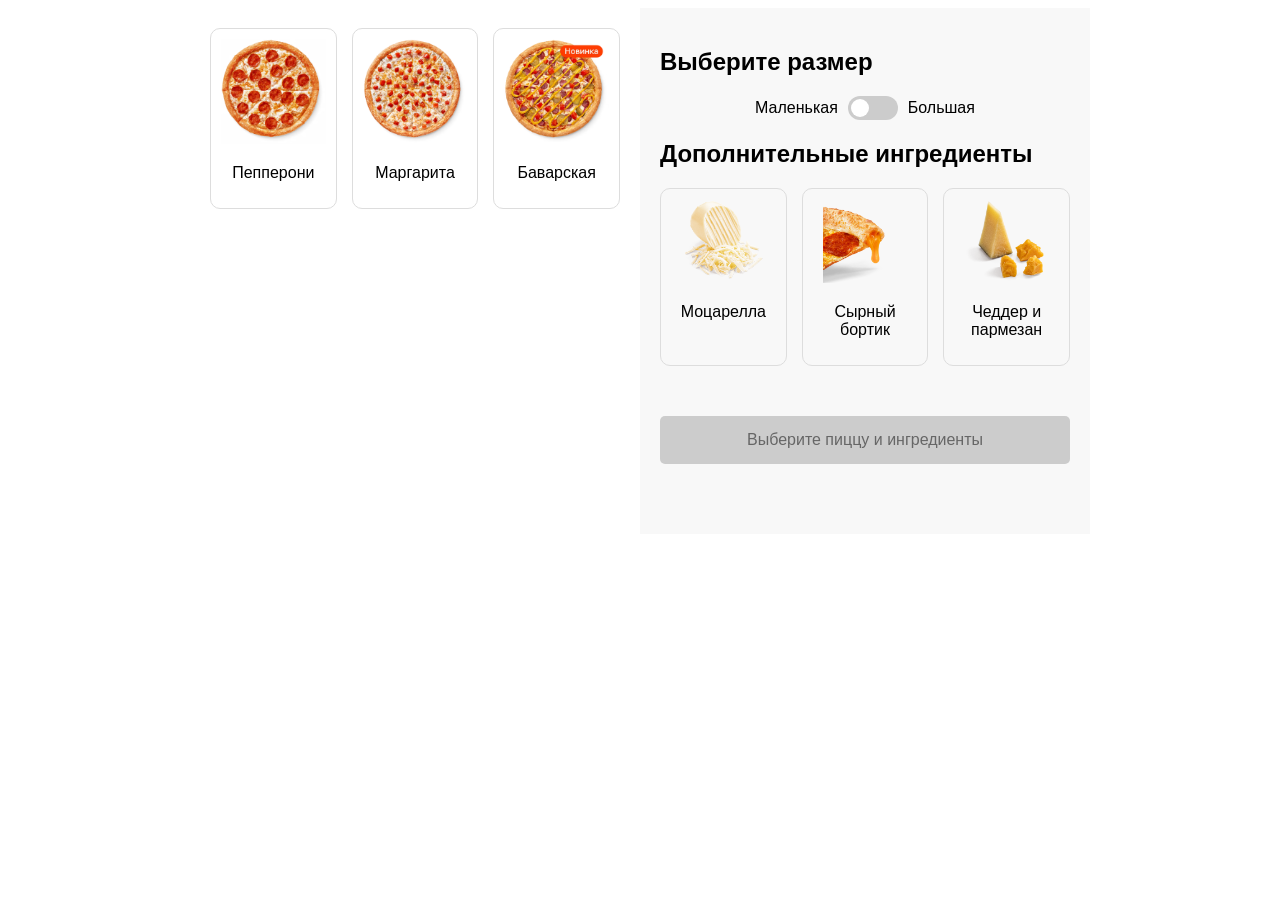
==== commit db0d14a7: "pizza website" ====
--- a/src/index.html
+++ b/src/index.html
@@ -4,32 +4,63 @@
 <head>
     <meta charset="UTF-8">
     <meta name="viewport" content="width=device-width, initial-scale=1.0">
-    <title>Калькулятор Пиццы</title>
-    <script src="index.js" defer></script>
+    <title>Заказ пиццы</title>
+    <link rel="stylesheet" href="assets/styles/style.css">
+    <script src="index.js"></script>
 </head>
 
 <body>
-    <h2>Соберите свою пиццу</h2>
-    <label>Выберите вид пиццы:</label>
-    <select id="pizzaType">
-        <option value="Маргарита">Маргарита</option>
-        <option value="Пепперони">Пепперони</option>
-        <option value="Баварская">Баварская</option>
-    </select>
-    <br>
-    <label>Выберите размер:</label>
-    <select id="pizzaSize">
-        <option value="маленькая">Маленькая</option>
-        <option value="большая">Большая</option>
-    </select>
-    <br>
-    <label>Добавки:</label><br>
-    <input type="checkbox" id="mozzarella" value="mozzarella"> Сливочная моцарелла<br>
-    <input type="checkbox" id="cheeseBorder" value="cheeseBorder"> Сырный борт<br>
-    <input type="checkbox" id="cheddarParmesan" value="cheddarParmesan"> Чедер и пармезан<br>
-    <br>
-    <button onclick="calculatePizza()">Рассчитать</button>
-    <p id="result"></p>
+    <div class="container">
+        <div class="left-column">
+            <div class="grid pizza-selection">
+                <div class="pizza-item" onclick="selectPizza('Пепперони')" data-type="Пепперони">
+                    <img src="assets/img/pepperoni.avif" alt="Пепперони">
+                    <p>Пепперони</p>
+                </div>
+                <div class="pizza-item" onclick="selectPizza('Маргарита')" data-type="Маргарита">
+                    <img src="assets/img/margarita.avif" alt="Маргарита">
+                    <p>Маргарита</p>
+                </div>
+                <div class="pizza-item" onclick="selectPizza('Баварская')" data-type="Баварская">
+                    <img src="assets/img/bavarskaya.avif" alt="Баварская">
+                    <p>Баварская</p>
+                </div>
+            </div>
+
+            <input type="hidden" id="pizzaType" value="Маргарита">
+        </div>
+        <div class="right-column">
+            <h2>Выберите размер</h2>
+            <div class="toggle-container">
+                <span>Маленькая</span>
+                <label class="toggle">
+                    <input type="checkbox" id="sizeToggle" onchange="toggleSize()">
+                    <span class="slider"></span>
+                </label>
+                <span>Большая</span>
+            </div>
+
+            <h2>Дополнительные ингредиенты</h2>
+            <div class="grid toppings-selection">
+                <div class="topping-item" onclick="toggleTopping('mozzarella')">
+                    <img src="assets/img/Moz.png" alt="Моцарелла">
+                    <p>Моцарелла</p>
+                </div>
+                <div class="topping-item" onclick="toggleTopping('cheeseBorder')">
+                    <img src="assets/img/bort.png" alt="Сырный бортик">
+                    <p>Сырный бортик</p>
+                </div>
+                <div class="topping-item" onclick="toggleTopping('cheddarParmesan')">
+                    <img src="assets/img/parm.png" alt="Чеддер и пармезан">
+                    <p>Чеддер и пармезан</p>
+                </div>
+            </div>
+
+            <button id="orderButton" onclick="calculatePizza()" class="disabled">Выберите пиццу и ингредиенты</button>
+
+            <div id="result"></div>
+        </div>
+    </div>
 </body>
 
 </html>
--- a/src/assets/styles/style.css
+++ b/src/assets/styles/style.css
@@ -0,0 +1,178 @@
+.container {
+    display: flex;
+    max-width: 900px;
+    margin: auto;
+    font-family: Arial, sans-serif;
+}
+
+.left-column {
+    flex: 1;
+    background-color: white;
+    padding: 20px;
+}
+
+.right-column {
+    flex: 1;
+    background-color: #f8f8f8;
+    padding: 20px;
+}
+
+.grid {
+    display: grid;
+    gap: 15px;
+}
+
+.pizza-selection {
+    grid-template-columns: repeat(3, 1fr);
+}
+
+.toppings-selection {
+    grid-template-columns: repeat(3, 1fr);
+}
+
+.pizza-item {
+    text-align: center;
+    cursor: pointer;
+    border: 1px solid #ddd;
+    padding: 10px;
+    border-radius: 10px;
+    transition: 0.3s;
+}
+
+.pizza-item:hover {
+    background-color: #f0f0f0;
+}
+
+.pizza-item img {
+    max-width: 100%;
+    height: auto;
+}
+
+.topping-item {
+    text-align: center;
+    cursor: pointer;
+    border: 1px solid #ddd;
+    padding: 10px;
+    border-radius: 10px;
+    transition: 0.3s;
+}
+
+.topping-item:hover {
+    background-color: #f0f0f0;
+}
+
+.topping-item img {
+    max-width: 80%;
+    height: auto;
+}
+
+.toggle-container {
+    display: flex;
+    align-items: center;
+    justify-content: center;
+    gap: 10px;
+    margin: 20px 0;
+}
+
+.toggle {
+    position: relative;
+    width: 50px;
+    height: 24px;
+}
+
+.toggle input {
+    opacity: 0;
+    width: 0;
+    height: 0;
+}
+
+.slider {
+    position: absolute;
+    cursor: pointer;
+    top: 0;
+    left: 0;
+    right: 0;
+    bottom: 0;
+    background-color: #ccc;
+    border-radius: 24px;
+    transition: 0.4s;
+}
+
+.slider:before {
+    position: absolute;
+    content: "";
+    height: 18px;
+    width: 18px;
+    left: 3px;
+    bottom: 3px;
+    background-color: white;
+    border-radius: 50%;
+    transition: 0.4s;
+}
+
+input:checked + .slider {
+    background-color: #ff6600;
+}
+
+input:checked + .slider:before {
+    transform: translateX(26px);
+}
+
+#orderButton {
+    background-color: #ffcc00;
+    color: #333;
+    padding: 15px;
+    border: none;
+    border-radius: 5px;
+    font-size: 16px;
+    cursor: pointer;
+    transition: 0.3s;
+    margin-top: 50px;
+    margin-bottom: 50px;
+    width: 100%;
+}
+
+#orderButton:hover {
+    background-color: #ff9900;
+}
+
+#orderButton.disabled {
+    background-color: #ccc;
+    color: #666;
+    cursor: not-allowed;
+}
+
+.pizza-item.selected,
+.topping-item.selected {
+    border: 2px solid #ff6600;
+    background-color: #ffe5b3;
+}
+
+.pizza-item.selected:hover,
+.topping-item.selected:hover {
+    background-color: #ffd699;
+}
+
+.pizza-item.selected {
+    border: 3px solid orange;
+    background-color: #f8f8f8;
+}
+
+.pizza-item {
+    text-align: center;
+    cursor: pointer;
+    border: 1px solid #ddd;
+    padding: 10px;
+    border-radius: 10px;
+    transition: 0.3s;
+}
+
+.pizza-item:hover {
+    background-color: #f0f0f0;
+}
+
+.pizza-item img {
+    max-width: 100%;
+    height: auto;
+}
+
